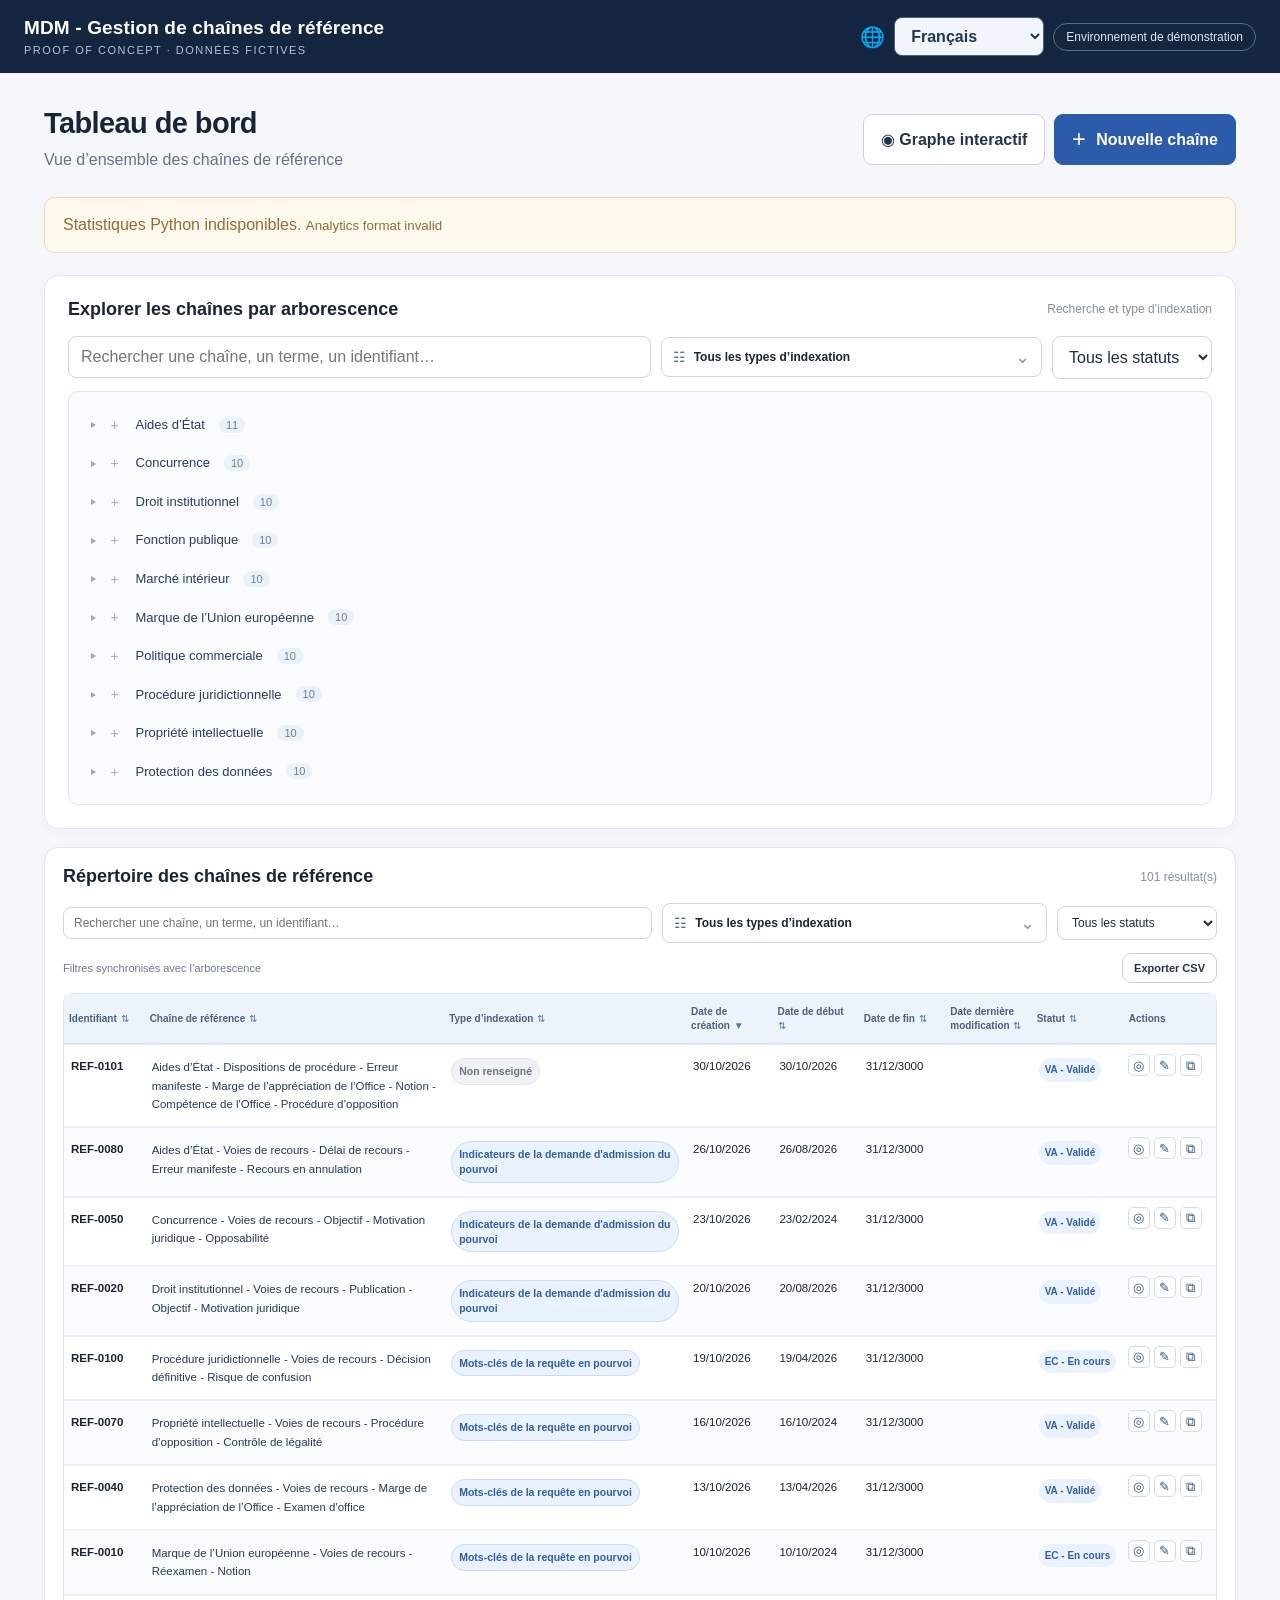
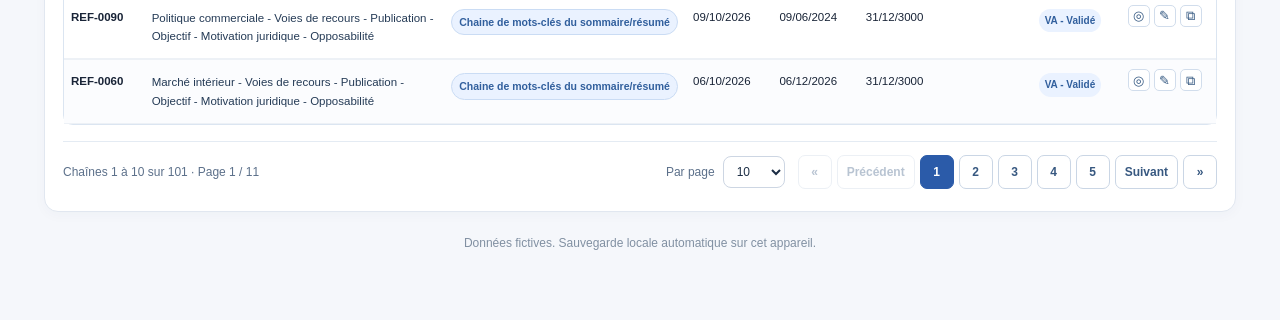
==== index.html @ 581ef0d3 "Paginate main chain directory and fit layout without horizontal scrolling" ====
<!doctype html>
<html lang="fr"><head><meta charset="UTF-8"><meta name="viewport" content="width=device-width,initial-scale=1">
<title>MDM - Gestion de chaînes de référence | Proof of Concept</title>
<style>
:root{font-family:Inter,"Segoe UI",Arial,sans-serif;color:#192437;background:#f5f7fb;font-synthesis:none}*{box-sizing:border-box}body{margin:0}button,input,select{font:inherit}button{cursor:pointer}.appbar{background:#14253f;color:#fff;padding:17px max(24px,calc((100vw - 1240px)/2));display:flex;align-items:center;justify-content:space-between;gap:12px}.brand{font-weight:750;letter-spacing:.15px;font-size:19px}.brand small{display:block;color:#aec3de;font-weight:400;font-size:11px;letter-spacing:1.5px;margin-top:5px}.top-pill{border:1px solid #54718c;border-radius:40px;color:#dce7f6;padding:6px 12px;font-size:12px}main{max-width:1240px;margin:auto;padding:34px 24px 70px}.heading{display:flex;gap:20px;align-items:center;justify-content:space-between;margin-bottom:24px}h1{font-size:29px;margin:0 0 8px;font-weight:750;letter-spacing:-.6px}h2{font-size:18px;margin:0 0 12px}p{margin:0;color:#64738b;line-height:1.55}.btn{border:1px solid #c7d2e2;background:white;border-radius:9px;padding:11px 17px;color:#21334e;font-weight:650}.btn:hover:not(:disabled){filter:brightness(.96)}.primary{background:#2b5ba9;color:white;border-color:#2b5ba9}.btn:disabled{opacity:.45;cursor:not-allowed}.btn.sm{padding:8px 11px}.plus{font-size:23px;vertical-align:-2px;margin-right:6px;font-weight:400}.grid{display:grid;grid-template-columns:repeat(3,1fr);gap:16px;margin-bottom:22px}.card,.panel{background:#fff;border:1px solid #e1e7f0;border-radius:14px;box-shadow:0 3px 13px #25395808}.card{padding:23px}.card .num{font-size:31px;font-weight:760;margin:12px 0 6px;color:#193d78}.card .label{font-size:13px;color:#65758b}.card .meta{font-size:12px;color:#76859a}.panels{display:grid;grid-template-columns:1fr 1fr;gap:18px;margin:18px 0}.panel{padding:23px}.panel header{display:flex;justify-content:space-between;align-items:center;margin-bottom:16px}.panel header h2{margin:0}.subtle{font-size:12px;color:#8391a3}.rank{display:flex;gap:12px;align-items:center;margin:14px 0}.rank b{width:25px;color:#8093ab;font-size:13px}.rank .track{flex:1;min-width:0}.rank .name{font-size:13px;margin-bottom:7px;overflow:hidden;text-overflow:ellipsis;white-space:nowrap}.bar{height:7px;background:#edf2f8;border-radius:9px;overflow:hidden}.bar span{display:block;height:100%;background:#6092d0;border-radius:9px}.count{font-size:13px;font-weight:700;color:#244d86}.toolbar{display:flex;gap:10px;align-items:center;flex-wrap:wrap;margin:14px 0}input,select{border:1px solid #cdd6e3;border-radius:8px;padding:11px 12px;background:white;color:#1b2d44;outline:none}input:focus,select:focus{border-color:#497bd0;box-shadow:0 0 0 3px #497bd021}.toolbar input{min-width:250px;flex:1}.toolbar select{max-width:200px}.table-wrap{overflow-x:auto}table{width:100%;border-collapse:collapse;text-align:left}th{font-size:11px;letter-spacing:.6px;text-transform:uppercase;color:#8190a2;background:#f8fafd;padding:13px 16px}td{padding:15px 16px;font-size:13px;border-top:1px solid #edf1f6;vertical-align:top}td .muted{font-size:12px;color:#8391a3;margin-top:5px}.tag{display:inline-block;background:#eaf2ff;color:#315f9d;padding:5px 9px;border-radius:20px;font-size:11px;font-weight:650}.tag.gray{background:#f1f2f6;color:#68768c}.empty{text-align:center;padding:30px;color:#718099}.wizard{max-width:800px;margin:10px auto}.stepper{display:flex;gap:5px;margin:26px 0}.stepper span{height:5px;background:#dce4ee;border-radius:5px;flex:1}.stepper span.on{background:#3b73be}.wizard .panel{padding:29px}.wizard h2{font-size:21px}.field{margin-top:22px}.field label{font-size:13px;font-weight:700;display:block;margin-bottom:9px}.field select,.field input[type=date]{width:100%}.choice{display:flex;gap:12px;align-items:flex-start;padding:16px;border-radius:10px;border:1px solid #d3dce9;margin-top:12px}.choice:has(input:checked){border-color:#4476be;background:#f4f8ff}.choice input{margin-top:3px}.choice strong{display:block}.choice small{display:block;color:#718099;margin-top:5px}.choice.disabled{opacity:.47;background:#f5f6f8}.level1-options{display:grid;grid-template-columns:repeat(2,minmax(0,1fr));gap:9px;margin-top:16px}.level1-choice{margin:0;min-height:64px;align-items:center}.level1-choice strong{font-size:13px;line-height:1.4}@media(max-width:600px){.level1-options{grid-template-columns:1fr}}.controls{display:flex;justify-content:space-between;gap:12px;margin-top:30px}.controls .right{display:flex;gap:10px}.term-cols{display:grid;grid-template-columns:1fr 1fr;gap:20px;margin-top:18px}.term-box{border:1px solid #dbe3ee;border-radius:10px;padding:12px;min-height:290px;max-height:355px;overflow:auto}.term-box input{width:100%;margin-bottom:10px}.term-row{display:flex;justify-content:space-between;align-items:center;gap:6px;padding:9px 4px;border-bottom:1px solid #f0f2f6;font-size:13px}.term-row button{border:1px solid #cddbf0;background:#edf4ff;color:#28548d;border-radius:7px;width:29px;height:27px}.term-row button.remove{background:#fff2f2;color:#a43838;border-color:#f5cccc}.summary{background:#f6f9fd;border:1px solid #e0e8f2;border-radius:10px;padding:17px;margin-top:16px}.summary dt{font-size:12px;font-weight:700;color:#708099;margin:0 0 5px}.summary dd{margin:0 0 15px;line-height:1.6;overflow-wrap:anywhere}.summary dd:last-child{margin:0}.success{text-align:center;padding:35px 0}.success .symbol{width:64px;height:64px;margin:0 auto 20px;border-radius:50%;background:#e4f6eb;color:#247749;display:grid;place-items:center;font-size:34px}.footnote{margin-top:24px;text-align:center;font-size:12px;color:#8190a2}.error{color:#b44545;font-size:13px;margin-top:10px}.hidden{display:none!important}@media(max-width:760px){main{padding:23px 15px}.grid{grid-template-columns:repeat(2,1fr)}.panels,.term-cols{grid-template-columns:1fr}.heading{align-items:flex-start}h1{font-size:25px}.wizard .panel{padding:20px}.appbar{padding:15px}.top-pill{display:none}}@media(max-width:420px){.grid{grid-template-columns:1fr 1fr;gap:9px}.card{padding:14px}.card .num{font-size:26px}.heading{flex-direction:column}.heading button{align-self:stretch}}
.tree-wrapper{border:1px solid #dce4ef;border-radius:10px;background:#fafcff;padding:12px 14px;max-height:420px;overflow:auto}.tree-branch{margin:3px 0}.tree-branch>summary{cursor:pointer;display:list-item;list-style-position:inside;padding:5px 8px;border-radius:6px;color:#52719d}.tree-branch>summary:hover{background:#edf3fc}.tree-name{display:inline-flex;align-items:center;gap:8px;max-width:calc(100% - 35px);vertical-align:middle}.tree-children{border-left:1px solid #dbe5f2;margin-left:14px;padding-left:17px}.tree-leaf{display:flex;align-items:center;gap:8px;padding:5px 8px;margin-left:3px}.tree-pick{border:none;background:transparent;color:#263d61;font-size:13px;text-align:left;padding:4px 6px;border-radius:6px;line-height:1.35}.tree-pick:hover,.tree-pick:focus-visible{background:#e0ecfd;color:#154c91}.tree-pick.picked{background:#cfe1ff;color:#12417b;font-weight:750}.tree-count{display:inline-block;background:#ebf1f9;border-radius:12px;padding:2px 7px;color:#67809f;font-size:11px;flex-shrink:0}@media(max-width:420px){.tree-wrapper{padding:9px}.tree-children{margin-left:7px;padding-left:9px}}
.selected-term{cursor:grab}.selected-term.dragging{opacity:.45}.selected-term.drag-over{background:#e5efff;outline:2px dashed #6793d2}.term-label{display:flex;align-items:center;gap:5px;min-width:0;overflow-wrap:anywhere;flex:1}.drag-handle{font-size:18px;color:#96a6ba;flex-shrink:0}.order-number{color:#6c7d92;font-weight:700;white-space:nowrap}.reorder-actions{display:flex;align-items:center;gap:4px;flex-shrink:0}.reorder-actions button{width:28px;height:28px;padding:0}.reorder-actions button:disabled{opacity:.25;cursor:not-allowed}.reorder-hint{font-size:12px;margin-top:8px}@media(max-width:500px){.reorder-actions{gap:2px}.reorder-actions button{width:26px}.term-label{font-size:12px}}
.locale-controls{display:flex;align-items:center;gap:9px}.locale-controls select{min-width:150px;max-width:200px;padding:9px 12px;background:#f2f5fb;border-color:#47637e;color:#203550;font-weight:650}.locale-label{font-size:20px;color:#fff}.appbar .brand{max-width:60%}@media(max-width:650px){.appbar{flex-wrap:wrap}.appbar .brand{max-width:100%;font-size:17px}.locale-controls select{min-width:130px;max-width:170px}}
.index-multiselect{position:relative;border:1px solid #cdd6e3;border-radius:8px;background:#fff;min-width:220px;font-size:13px}.index-multiselect>summary{padding:11px 13px;cursor:pointer;white-space:nowrap;list-style:none;font-weight:600}.index-multiselect>summary::after{content:" ▾";color:#74839c}.index-multiselect[open] .index-options{position:absolute;top:100%;left:0;z-index:30;background:#fff;border:1px solid #cdd6e3;border-radius:9px;box-shadow:0 8px 22px #19395b22;width:min(420px,85vw);max-height:320px;overflow:auto;padding:9px}.index-options label,.index-checklist label{display:flex;align-items:flex-start;gap:9px;padding:7px 8px;font-size:12px;line-height:1.5;cursor:pointer}.index-options label:hover,.index-checklist label:hover{background:#f3f7ff;border-radius:6px}.index-options input,.index-checklist input{margin:2px 0 0;flex:none;accent-color:#2b5ba9}.index-checklist{border:1px solid #d9e2ee;border-radius:9px;max-height:230px;overflow:auto;padding:7px;display:grid;grid-template-columns:1fr 1fr;gap:0 7px}.sort-heading{border:0;background:none;color:inherit;font-size:inherit;font-weight:750;letter-spacing:inherit;text-transform:inherit;text-align:left;cursor:pointer;padding:0;white-space:nowrap}.sort-heading span{color:#477ab4;padding-left:4px}.chain-edit-overlay{position:fixed;inset:0;background:#0a182ca8;z-index:1500;display:grid;place-items:center;padding:20px}.chain-edit-dialog{background:#fff;border-radius:15px;padding:26px;width:min(660px,100%);max-height:90vh;overflow:auto;box-shadow:0 24px 70px #0003}.chain-edit-dialog header{display:flex;justify-content:space-between;align-items:start;gap:14px}.chain-edit-dialog header p{overflow-wrap:anywhere;font-size:13px}.chain-edit-dialog h2{margin:0 0 7px;font-size:20px}.edit-form-grid{display:grid;grid-template-columns:1fr 1fr;gap:16px}.chain-edit-dialog .field input,.chain-edit-dialog .field select{width:100%}.term-help{font-size:12px;margin-bottom:12px}@media(max-width:640px){.index-checklist,.edit-form-grid{grid-template-columns:1fr}.chain-edit-dialog{padding:18px}}/* Indexation filter: compact, searchable, readable */
.index-multiselect{position:relative;display:block;min-width:220px;max-width:290px;font-size:12px;z-index:20;background:#fff}
.index-multiselect[open]{z-index:100}
.index-multiselect>summary{display:flex;align-items:center;gap:8px;min-height:38px;padding:8px 11px;cursor:pointer;list-style:none;outline-offset:2px}
.index-multiselect>summary::-webkit-details-marker{display:none}
.index-multiselect>summary::after{content:none}
.index-multiselect .filter-icon{font-size:14px;color:#4672aa}
.index-multiselect .filter-label{flex:1;min-width:0;overflow:hidden;text-overflow:ellipsis;white-space:nowrap;font-weight:650}
.index-multiselect .filter-chevron{flex:none;font-size:18px;color:#8493a7;line-height:1}
.index-multiselect .index-options{width:min(370px,calc(100vw - 36px));max-height:none;overflow:visible;padding:0;display:flex;flex-direction:column;gap:0;border-radius:11px;box-shadow:0 14px 36px #1225402a}
.index-multiselect .filter-searchbox{padding:12px 12px 9px;border-bottom:1px solid #e4ebf3}
.index-multiselect .filter-search{width:100%;min-width:0;max-width:none;font-size:12px;padding:9px 10px;background:#f7f9fd}
.index-multiselect .filter-choice-list{overflow:auto;max-height:250px;padding:5px 8px}
.index-multiselect .filter-choice{display:flex;align-items:flex-start;justify-content:flex-start;gap:10px;padding:9px 8px;margin:0;border-radius:7px;line-height:1.4;font-size:12px;cursor:pointer}
.index-multiselect .filter-choice[hidden]{display:none}
.index-multiselect .filter-choice:hover{background:#f0f5fc}
.index-multiselect .filter-choice input[type=checkbox]{flex:0 0 16px!important;min-width:16px!important;max-width:16px!important;width:16px!important;height:16px;margin:1px 0 0;padding:0;appearance:auto;box-shadow:none}
.index-multiselect .filter-choice span{flex:1;text-align:left;overflow-wrap:break-word}
.index-multiselect .filter-actions{display:flex;justify-content:space-between;gap:9px;border-top:1px solid #e4ebf3;padding:10px 12px}
.index-multiselect .filter-actions button{padding:8px 12px;border-radius:7px;border:1px solid #c9d5e4;background:#fff;font-size:12px;font-weight:700;cursor:pointer;color:#294266}
.index-multiselect .filter-actions .filter-apply{background:#2b5ba9;color:#fff;border-color:#2b5ba9}
.toolbar .index-multiselect input[type=search]{min-width:0;flex:none}
.tree-filters{position:relative;z-index:15}
.index-checklist input[type=checkbox]{width:16px;min-width:16px;max-width:16px;flex:0 0 16px!important;padding:0;box-shadow:none}
@media(max-width:600px){.index-multiselect{max-width:100%}}
/* Dense directory: readable in one viewport, header and scroll always close */
.directory-panel{padding:15px 16px}
.directory-panel .toolbar{margin:10px 0}
.directory-panel .toolbar>input{min-width:200px;padding:8px 10px;font-size:12px}
.directory-panel .toolbar>select{padding:8px 10px;font-size:12px}
.directory-scroll{overflow:auto;max-height:490px;scrollbar-gutter:stable;border:1px solid #e5ebf3;border-radius:9px}
.directory-scroll table{table-layout:fixed;width:100%;min-width:1110px}
.directory-scroll thead th{position:sticky;top:0;z-index:4;background:#f0f5fb;padding:9px 5px;font-size:9px;line-height:1.3;letter-spacing:0;text-transform:none;white-space:normal}
.directory-scroll td{padding:9px 5px;font-size:10.5px;line-height:1.4;overflow:hidden;text-overflow:ellipsis;vertical-align:middle}
.directory-scroll .sort-heading{font-size:9px;line-height:1.25;white-space:normal}
.directory-scroll .sort-heading span{padding-left:1px}
.directory-scroll td .cell-truncate{display:block;overflow:hidden;text-overflow:ellipsis;white-space:nowrap}
.directory-scroll .tag{font-size:10px;padding:4px 6px;white-space:nowrap}
.directory-scroll .btn.sm{font-size:10px;padding:5px 6px;white-space:nowrap}
.directory-top-scroll{overflow-x:auto;overflow-y:hidden;height:15px;margin-bottom:3px;scrollbar-gutter:stable}
.directory-top-scroll .directory-top-spacer{height:1px}
@media(min-width:1300px){.directory-scroll table{min-width:0}}

/* Unified chain filters and selection */
.unified-filters{display:flex;align-items:center;gap:10px;flex-wrap:wrap;margin:12px 0}.unified-filters .shared-search{flex:2 1 250px;min-width:170px}.unified-filters .shared-index{flex:1 1 215px;min-width:200px}.unified-filters .shared-index .index-multiselect{max-width:none}.unified-filters .shared-status{flex:0 1 160px;min-width:145px}.directory-actions{display:flex;justify-content:space-between;align-items:center;gap:12px;margin:6px 0 10px;font-size:11px;color:#6b7b92}.selectable-chain{cursor:pointer}.selectable-chain:hover td{background:#f0f6ff}.selectable-chain.chain-highlight td{background:#dbeafe!important;box-shadow:inset 0 1px 0 #9ebce9,inset 0 -1px 0 #9ebce9}.tree-pick.picked{background:#dbeafe;color:#184682;outline:2px solid #94b8ed;border-radius:5px}.tree-wrapper{scroll-margin-top:100px}
/* Date display always DD/MM/YYYY; users may type or open calendar */
.french-date-input{display:flex;align-items:stretch;min-width:0;gap:5px}.french-date-input>input{flex:1;min-width:0;width:100%;font-variant-numeric:tabular-nums}.calendar-trigger{position:relative;display:grid;place-items:center;flex:0 0 40px;border:1px solid #cdd6e3;border-radius:7px;background:#f3f7fb;color:#2e609d;font-size:21px;cursor:pointer;overflow:hidden}.calendar-trigger .date-native{position:absolute;inset:0;width:100%;height:100%;opacity:0;cursor:pointer;color-scheme:light}.french-date-input input:invalid{border-color:#c35050}
/* Identically structured term columns */
.term-cols{display:grid;grid-template-columns:minmax(0,1fr) minmax(0,1fr);gap:16px;align-items:stretch}.term-panel{display:flex;flex-direction:column;min-width:0}.term-panel h3{margin:0 0 7px;min-height:22px}.term-panel .term-help{min-height:42px;margin:0 0 8px;line-height:1.45;font-size:12px;color:#697b93}.term-panel>input{width:100%;min-height:40px;margin:0 0 10px}.term-panel .term-box{flex:1;min-height:290px;max-height:360px}.term-panel .term-row{min-width:0}.term-panel .term-row span{overflow-wrap:anywhere}@media(max-width:700px){.term-cols{grid-template-columns:1fr}.term-panel .term-help{min-height:0}}

/* Classic arborescence appearance, now with explicit terminal selection. */
.tree-branch{margin:3px 0}
.tree-branch>summary{display:list-item;list-style:disclosure-closed inside;padding:5px 8px;min-height:0;border-radius:6px;color:#52719d;cursor:pointer;font-size:13px}
.tree-branch[open]>summary{list-style-type:disclosure-open}
.tree-branch>summary::-webkit-details-marker{display:inline}
.tree-branch>summary:hover{background:#edf3fc}
.tree-name{display:inline-flex;align-items:center;gap:8px;max-width:calc(100% - 42px);vertical-align:middle}
.tree-children,.tree-wrapper .tree-children{border-left:1px solid #dbe5f2;margin-left:14px;padding-left:17px}
.tree-leaf{display:flex;align-items:center;gap:8px;padding:5px 8px;margin-left:3px;min-height:0}
.tree-pick{border:none;background:transparent;color:#263d61;font-size:13px;text-align:left;padding:4px 6px;border-radius:6px;line-height:1.35;cursor:pointer;font-weight:normal;white-space:normal;overflow-wrap:anywhere}
.tree-pick:hover,.tree-pick:focus-visible{background:#e0ecfd;color:#154c91}
.tree-pick.picked,.tree-choose.picked{background:#cfe1ff;color:#12417b;font-weight:750}
.tree-count{display:inline-block;background:#ebf1f9;border-radius:12px;padding:2px 7px;color:#67809f;font-size:11px;flex-shrink:0}
.tree-choose{display:inline-block;margin-left:9px;border:1px solid #cadbf0;background:#f8fbff;color:#355b8b;padding:3px 7px;font-size:10px;border-radius:6px;cursor:pointer}
.tree-choose:hover{background:#e0ecfd}
.tree-selected>summary,.tree-selected.tree-leaf{background:#e4efff;border-radius:6px}
.tree-selected .tree-pick,.tree-selected .tree-choose{color:#12417b;font-weight:750}
@media(max-width:420px){.tree-children,.tree-wrapper .tree-children{margin-left:7px;padding-left:9px}.tree-choose{margin-left:4px}}
/* Integrated manual French dates and aligned calendar buttons */
.french-date-input{display:flex;align-items:stretch;gap:0;height:40px;width:100%;border:1px solid #c9d6e8;border-radius:8px;background:#fff;overflow:hidden;transition:border-color .12s,box-shadow .12s}
.french-date-input:focus-within{border-color:#3679c6;box-shadow:0 0 0 3px #3276c71b}
.french-date-input>input[type=text]{flex:1 1 auto;min-width:0;width:100%;height:100%;padding:0 12px;border:0!important;box-shadow:none!important;background:transparent;border-radius:0;outline:0;font-size:13px;font-variant-numeric:tabular-nums;letter-spacing:.3px}
.french-date-input .calendar-trigger{position:relative;display:grid;place-items:center;flex:0 0 40px;width:40px;height:100%;padding:0;margin:0;border:0;border-left:1px solid #d7e2ef;border-radius:0;background:#f7f9fc;color:#396795;cursor:pointer;overflow:hidden}
.calendar-trigger .calendar-icon{display:flex;align-items:center;justify-content:center;pointer-events:none}
.calendar-trigger:hover{background:#e9f2ff;color:#1c4f93}
.french-date-input .calendar-trigger .date-native{position:absolute;inset:0;width:100%;height:100%;opacity:0;cursor:pointer;min-width:0;max-width:none;padding:0;margin:0;border:0;font-size:15px}
.edit-form-grid .field{min-width:0}.edit-form-grid .french-date-input{max-width:100%}

/* Readable, balanced directory layout with compact actions */
.directory-panel{padding:18px 18px 20px}
.directory-scroll{max-height:530px;border:1px solid #dbe5f1;border-radius:10px;background:#fff}
.directory-scroll table{table-layout:fixed;width:100%;min-width:1000px;border-collapse:separate;border-spacing:0}
.directory-scroll thead th{position:sticky;top:0;z-index:4;background:#edf3fa;padding:13px 8px;font-size:10px;line-height:1.35;white-space:normal;color:#49617f;border-bottom:1px solid #d6e2ef}
.directory-scroll tbody tr td{padding:11px 8px;font-size:11.5px;line-height:1.5;border-bottom:1px solid #edf1f6;vertical-align:middle}
.directory-scroll tbody tr:nth-child(even):not(.chain-highlight) td{background:#fbfcfe}
.directory-scroll tbody tr:hover td{background:#f0f6ff}
.directory-scroll .sort-heading{font-size:10px;line-height:1.35}
.directory-scroll .cell-truncate{max-width:100%;overflow:hidden;text-overflow:ellipsis;white-space:nowrap}
.directory-scroll .directory-row-actions{display:flex;align-items:center;justify-content:center;gap:3px}
.directory-scroll .directory-action-cell{padding:7px 4px}
.directory-icon-button{display:inline-flex;align-items:center;justify-content:center;flex:none;width:22px;height:22px;padding:0;border:1px solid #d1ddec;background:#fff;color:#355982;border-radius:5px;font-size:13px;line-height:1;cursor:pointer}
.directory-icon-button:hover{background:#e6f0ff;border-color:#8caee0;color:#1b4f92}
.directory-scroll .tag{font-size:10px;white-space:nowrap}
@media(min-width:1300px){.directory-scroll table{min-width:1000px}}

/* Subtle tree controls: low contrast at rest, clear feedback on interaction. */
.tree-branch>summary{color:#8a9ab0}
.tree-branch>summary::marker{font-size:9px;color:#9aa9bd}
.tree-branch>summary::-webkit-details-marker{font-size:9px;color:#9aa9bd}
.tree-expand-all{display:inline-flex;align-items:center;justify-content:center;width:20px;height:20px;margin:0 5px 0 4px;padding:0;border:1px solid transparent;border-radius:5px;background:transparent;color:#a1adc0;font-size:14px;font-weight:400;line-height:1;vertical-align:middle;cursor:pointer;transition:color .15s,background .15s,border-color .15s}
.tree-expand-all:hover,.tree-expand-all:focus-visible{background:#edf3fb;color:#416991;border-color:#dce5f1;outline:none}
.tree-branch>summary:hover::marker{color:#6281a7}
.tree-branch>summary:hover::-webkit-details-marker{color:#6281a7}

.branch-filter-bar{display:flex;align-items:center;justify-content:space-between;gap:12px;padding:8px 11px;margin:0 0 10px;background:#f1f6fd;border:1px solid #deebfa;border-radius:8px;color:#415b7b;font-size:12px}.branch-filter-bar[hidden]{display:none}.branch-filter-bar strong{max-width:55vw;overflow:hidden;text-overflow:ellipsis;white-space:nowrap;color:#234c83}

/* Directory readability: complete reference chains and one badge per indexation type. */
.directory-scroll{max-height:690px}
.directory-scroll table{min-width:1400px}
.directory-scroll tbody tr td{padding:14px 10px;font-size:12.5px;line-height:1.55;vertical-align:top;overflow:visible;text-overflow:clip;white-space:normal}
.directory-scroll tbody tr td.directory-chain-cell,
.directory-scroll tbody tr td.directory-types-cell{white-space:normal;overflow:visible;text-overflow:clip}
.directory-scroll .directory-chain-text{display:block;white-space:normal;overflow-wrap:anywhere;word-break:normal;line-height:1.6;color:#253b56}
.directory-scroll .directory-type-list{display:flex;flex-direction:column;align-items:flex-start;gap:6px;min-width:0}
.directory-scroll .directory-type-tag{display:inline-block;box-sizing:border-box;max-width:100%;padding:5px 9px;border:1px solid #cadcf4;border-radius:999px;background:#eaf2ff;color:#315f9d;font-size:11px;line-height:1.4;font-weight:650;white-space:normal;overflow-wrap:anywhere;text-align:left}
.directory-scroll .directory-type-tag.gray{border-color:#e0e5ee;background:#f1f2f6;color:#68768c}
.directory-scroll .directory-row-actions{padding-top:2px}
@media(min-width:1300px){.directory-scroll table{min-width:1400px}}

/* Paginated directory: full-width table on wide screens, responsive cards on narrower screens. */
.directory-panel{min-width:0}
.directory-scroll{max-height:none;overflow:visible;width:100%;min-width:0}
.directory-scroll table{width:100%;min-width:0;table-layout:fixed}
.directory-scroll thead th{padding:11px 5px;font-size:10px;overflow-wrap:anywhere}
.directory-scroll .sort-heading{white-space:normal;overflow-wrap:anywhere}
.directory-scroll tbody tr td{padding:13px 7px;font-size:11.5px;line-height:1.5;min-width:0;overflow-wrap:anywhere}
.directory-scroll tbody tr td:not(.directory-chain-cell):not(.directory-types-cell){word-break:normal}
.directory-scroll .tag:not(.directory-type-tag){max-width:100%;font-size:10px;line-height:1.35;padding:5px 6px;white-space:normal;overflow-wrap:anywhere}
.directory-scroll .directory-row-actions{flex-wrap:wrap;gap:4px;justify-content:flex-start}
.directory-scroll .directory-type-tag{font-size:10.5px;padding:5px 7px}
.directory-pagination{display:flex;align-items:center;justify-content:space-between;gap:12px;flex-wrap:wrap;margin-top:16px;padding:13px 0 2px;border-top:1px solid #e4ebf3}
.directory-page-summary{font-size:12px;color:#5c708a}
.directory-page-controls{display:flex;align-items:center;gap:5px;flex-wrap:wrap}
.directory-page-controls label{font-size:12px;color:#5c708a;margin-right:3px}
.directory-page-controls select{font-size:12px;padding:7px 9px;margin-right:8px;min-width:62px}
.directory-page-button{min-width:34px;min-height:34px;padding:6px 9px;background:#fff;border:1px solid #cad6e5;border-radius:7px;font-size:12px;font-weight:650;color:#375880;cursor:pointer}
.directory-page-button.is-current{background:#2b5ba9;border-color:#2b5ba9;color:#fff}
.directory-page-button:disabled{opacity:.35;cursor:default}
.directory-page-button:not(:disabled):hover{background:#eaf2ff}
.directory-page-button.is-current:not(:disabled):hover{background:#2b5ba9}
@media(min-width:1300px){.directory-scroll table{min-width:0}}
@media(max-width:1140px){
 .directory-scroll{border:0;background:transparent}
 .directory-scroll table,.directory-scroll tbody{display:block;width:100%;min-width:0}
 .directory-scroll colgroup,.directory-scroll thead{display:none}
 .directory-scroll tbody{display:grid;grid-template-columns:minmax(0,1fr);gap:12px}
 .directory-scroll tbody tr{display:grid;grid-template-columns:repeat(4,minmax(0,1fr));grid-template-areas:"id id status actions" "chain chain types types" "created start end modified";border:1px solid #dbe5f1;border-radius:11px;background:#fff;overflow:hidden;box-shadow:0 2px 8px #2539580a}
 .directory-scroll tbody tr.chain-highlight{border-color:#78a5e4}
 .directory-scroll tbody tr td{display:block;min-width:0;padding:10px 13px;border:0!important;overflow-wrap:anywhere;white-space:normal;background:transparent}
 .directory-scroll tbody tr td::before{content:attr(data-label);display:block;font-size:10px;line-height:1.35;color:#72859d;font-weight:700;margin-bottom:5px}
 .directory-scroll tbody tr td:nth-child(1){grid-area:id}
 .directory-scroll tbody tr td:nth-child(2){grid-area:chain;border-top:1px solid #edf1f6!important}
 .directory-scroll tbody tr td:nth-child(3){grid-area:types;border-top:1px solid #edf1f6!important;border-left:1px solid #edf1f6!important}
 .directory-scroll tbody tr td:nth-child(4){grid-area:created;border-top:1px solid #edf1f6!important}
 .directory-scroll tbody tr td:nth-child(5){grid-area:start;border-top:1px solid #edf1f6!important}
 .directory-scroll tbody tr td:nth-child(6){grid-area:end;border-top:1px solid #edf1f6!important}
 .directory-scroll tbody tr td:nth-child(7){grid-area:modified;border-top:1px solid #edf1f6!important}
 .directory-scroll tbody tr td:nth-child(8){grid-area:status}
 .directory-scroll tbody tr td:nth-child(9){grid-area:actions}
 .directory-scroll .directory-row-actions{justify-content:flex-start}
 .directory-scroll .directory-type-list{gap:5px}
 .directory-scroll .directory-type-tag{font-size:11px}
}
@media(max-width:650px){
 .directory-panel{padding:14px}
 .directory-scroll tbody tr{grid-template-columns:repeat(2,minmax(0,1fr));grid-template-areas:"id status" "chain chain" "types types" "created start" "end modified" "actions actions"}
 .directory-scroll tbody tr td:nth-child(3){border-left:0!important}
 .directory-scroll tbody tr td:nth-child(9){border-top:1px solid #edf1f6!important}
 .directory-pagination{align-items:flex-start}
 .directory-page-controls{width:100%}
 .directory-page-word{padding:6px 7px;font-size:11px}
}
</style><link rel="stylesheet" href="./graph.css"><link rel="stylesheet" href="./analytics.css?v=20261105-1511"></head><body><div id="app"></div>
<script src="./i18n.js"></script>
<script src="./graph.js"></script>
<script src="./analytics.js?v=20261105-1511"></script>
<script>
"use strict";
const STORAGE="poc1-reference-chains-v1";
const LOCALE_KEY="poc1-ui-language";
let uiLang="fr";try{const v=localStorage.getItem(LOCALE_KEY);if(v&&I18N_NAMES[v])uiLang=v}catch(_){}
const extraTerms=["Conditions","Marge de l’appréciation de l’Office","Mesures d'instruction","Motivation des décisions","Objectif","Portée","Notification","Notion","Procédure d’opposition","Procédure de nullité","Recevabilité","Délai de recours","Charge de la preuve","Droits de la défense","Examen d'office","Décision définitive","Appréciation des preuves","Motivation juridique","Protection juridictionnelle","Intérêt à agir","Principes généraux","Contrôle de légalité","Compétence de l'Office","Mesures provisoires","Erreur manifeste","Irrecevabilité","Droits antérieurs","Caractère distinctif","Risque de confusion","Usage sérieux","Opposabilité","Protection des données","Publication","Déchéance","Réexamen","Délai de prescription","Règles de procédure","Recours en annulation","Proportionnalité","Sécurité juridique"];
const state={records:[],pendingUrl:"",view:"dashboard",step:2,creationMode:"existing",base:"",terms:[],date:"",endDate:"3000-12-31",search:"",status:"all",indexFilter:[],treeIndexFilter:[],wizardIndexFilter:[],wizardTreeSearch:"",treeSearch:"",indexationTypes:[],indexationLookup:{},typesIndexation:[],sortKey:"created_at",sortDirection:"desc",selectedChainId:null,selectedBranch:"",directoryPage:0,directoryPageSize:10,wizardStatus:"VA",termSearch:"",selectedSearch:"",error:"",lastSaved:null,editingId:null};
const el=document.getElementById("app");
let treePaths=[];
function typesOf(rec){const raw=Object.prototype.hasOwnProperty.call(rec,"types_indexation")?rec.types_indexation:(Object.prototype.hasOwnProperty.call(rec,"type_indexation")?rec.type_indexation:state.indexationLookup[rec.id]);return [...new Set((Array.isArray(raw)?raw:(raw?[raw]:[])).filter(x=>typeof x==="string"&&x.trim()))]}
function typeOf(rec){return typesOf(rec).join(", ")}
function typeOptions(selected){const chosen=Array.isArray(selected)?selected:[];const label=chosen.length===0?"Tous les types d’indexation":chosen.length===1?chosen[0]:chosen.length+" types sélectionnés";return '<details class="index-multiselect"><summary title="'+esc(chosen.join(", ")||"Tous les types d’indexation")+'"><span class="filter-icon">☷</span><span class="filter-label">'+esc(label)+'</span><span class="filter-chevron">⌄</span></summary><div class="index-options"><div class="filter-searchbox"><input type="search" class="filter-search" placeholder="Rechercher un type…" aria-label="Rechercher un type d’indexation" autocomplete="off"></div><div class="filter-choice-list">'+state.indexationTypes.map(t=>'<label class="filter-choice"><input type="checkbox" value="'+esc(t)+'" '+(chosen.includes(t)?"checked":"")+'><span>'+esc(t)+'</span></label>').join("")+'</div><div class="filter-actions"><button type="button" class="filter-reset">Effacer</button><button type="button" class="filter-apply">Appliquer</button></div></div></details>'}
function filteredByIndexation(arr,types){return !types?.length?arr:arr.filter(c=>types.some(t=>typesOf(c).includes(t)))}
function bindIndexFilters(container,callback){const box=typeof container==="string"?document.getElementById(container):container;if(!box)return;const list=box.querySelector(".filter-choice-list"),search=box.querySelector(".filter-search"),apply=box.querySelector(".filter-apply"),reset=box.querySelector(".filter-reset");if(search)search.oninput=()=>{const query=search.value.toLocaleLowerCase("fr").trim();list.querySelectorAll(".filter-choice").forEach(label=>{label.hidden=!label.textContent.toLocaleLowerCase("fr").includes(query)})};if(apply)apply.onclick=()=>{const selected=[...box.querySelectorAll('.filter-choice input:checked')].map(x=>x.value);callback(selected)};if(reset)reset.onclick=()=>callback([])}
function normalizeStatus(status){const map={Active:"VA",Actif:"VA",Validé:"VA",Brouillon:"EC",Inactif:"HI",Archivé:"HI",Historique:"HI","En cours":"EC"};return map[status]||status||"EC"}
const STATUSES={HI:"Historique",VA:"Validé",EC:"En cours"};
function typeChecklist(selected,id){return '<div class="index-checklist" id="'+id+'">'+state.indexationTypes.map(t=>'<label><input type="checkbox" value="'+esc(t)+'" '+(selected.includes(t)?"checked":"")+'><span>'+esc(t)+'</span></label>').join("")+'</div>'}
function buildTree(records){const root={name:"",path:"",children:new Map(),count:0,terminalIds:[]};for(const rec of records){const label=rec.full_chain_label||rec.base_chain||"";let current=root;for(const term of label.split(" - ").filter(Boolean)){if(!current.children.has(term)){const path=current.path?current.path+" - "+term:term;current.children.set(term,{name:term,path,children:new Map(),count:0,terminalIds:[]})}current=current.children.get(term);current.count++}if(current!==root)current.terminalIds.push(rec.id)}return root}
function treeMarkup(records,mode){treePaths=[];const tree=buildTree(records);function draw(node){const idx=treePaths.push({path:node.path,terminalIds:node.terminalIds,hasChildren:node.children.size>0})-1;const label=esc(node.name),count='<small class="tree-count">'+node.count+'</small>';const exact=node.terminalIds.length>0;
const pick='<button type="button" class="tree-pick" data-tree-index="'+idx+'" title="'+(mode==="wizard"?"Sélectionner ce terme et tous ses niveaux précédents":node.children.size?"Filtrer le répertoire par cette branche":"Sélectionner cette chaîne")+'">'+label+'</button>';
if(!node.children.size)return '<div class="tree-leaf" data-path-index="'+idx+'">'+pick+count+'</div>';
const choose=exact?'<button type="button" class="tree-choose" data-tree-index="'+idx+'" title="Sélectionner la chaîne qui se termine ici">Choisir cette chaîne</button>':'';
return '<details class="tree-branch" data-path-index="'+idx+'"><summary><button type="button" class="tree-expand-all" data-tree-index="'+idx+'" aria-label="Déployer tous les sous-niveaux de '+esc(node.path)+'" title="Déployer toute cette branche">+</button><span class="tree-name">'+pick+count+'</span>'+choose+'</summary><div class="tree-children">'+[...node.children.values()].sort((a,b)=>a.name.localeCompare(b.name,"fr")).map(draw).join("")+'</div></details>'}
return '<div class="tree-wrapper">'+[...tree.children.values()].sort((a,b)=>a.name.localeCompare(b.name,"fr")).map(draw).join("")+'</div>'}
function statusOptions(current){return '<option value="all">Tous les statuts</option>'+Object.entries(STATUSES).map(([key,name])=>'<option value="'+key+'" '+(current===key?"selected":"")+'>'+key+' - '+name+'</option>').join("")}
function filterControls(mode,location){const wizardMode=mode==="wizard";const search=wizardMode?state.wizardTreeSearch:state.search;const type=wizardMode?state.wizardIndexFilter:state.indexFilter;const status=wizardMode?state.wizardStatus:state.status;return '<div class="toolbar unified-filters" id="filters-'+location+'"><input type="search" class="shared-search" aria-label="Rechercher des chaînes" placeholder="Rechercher une chaîne, un terme, un identifiant…" value="'+esc(search)+'"><div class="shared-index">'+typeOptions(type)+'</div><select class="shared-status" aria-label="Filtrer par statut">'+statusOptions(status)+'</select></div>'}
function treeFilters(mode){return filterControls(mode,"tree")}
function matchingRecords(mode){const isWizard=mode==="wizard",query=(isWizard?state.wizardTreeSearch:state.search).trim().toLocaleLowerCase("fr"),types=isWizard?state.wizardIndexFilter:state.indexFilter,status=isWizard?state.wizardStatus:state.status;return state.records.filter(c=>(!query||[c.full_chain_label,c.id,c.base_chain].join(" ").toLocaleLowerCase("fr").includes(query))&&(status==="all"||normalizeStatus(c.status)===status)&&(!types.length||types.some(t=>typesOf(c).includes(t))))}
function bindSharedFilters(mode,location){const root=document.getElementById("filters-"+location);if(!root)return;const field=root.querySelector(".shared-search");field.oninput=()=>{const value=field.value,pos=field.selectionStart;if(mode==="wizard"){state.wizardTreeSearch=value;wizard()}else{state.search=value;state.directoryPage=0;dashboard()}const next=document.querySelector("#filters-"+location+" .shared-search");next?.focus();next?.setSelectionRange(pos,pos)};root.querySelector(".shared-status").onchange=e=>{if(mode==="wizard"){state.wizardStatus=e.target.value;wizard()}else{state.status=e.target.value;state.directoryPage=0;dashboard()}};bindIndexFilters(root.querySelector(".shared-index"),selected=>{if(mode==="wizard"){state.wizardIndexFilter=selected;wizard()}else{state.indexFilter=selected;state.directoryPage=0;dashboard()}})}
function filterDirectoryByBranch(path){state.selectedBranch=state.selectedBranch===path?"":path;const exact=state.records.find(c=>c.full_chain_label===state.selectedBranch);state.selectedChainId=exact?.id||null;state.directoryPage=0;dashboard();if(state.selectedBranch)document.querySelector(".directory-panel")?.scrollIntoView({behavior:"smooth",block:"start"})}
function chooseTreeChain(node,mode,button){if(!node)return;if(mode!=="wizard"&&!node.terminalIds.length)return;const id=node.terminalIds[0];if(mode==="wizard"){state.base=node.path;state.terms=[];state.error="";document.querySelectorAll(".tree-pick,.tree-choose").forEach(b=>b.classList.toggle("picked",b===button));const label=document.getElementById("tree-selection");if(label)label.textContent=node.path;document.querySelector(".error")?.remove()}else{state.selectedChainId=id;const sorted=matchingRecords("dashboard").sort((a,b)=>{const av=String(sortingValue(a,state.sortKey)),bv=String(sortingValue(b,state.sortKey));const cmp=av.localeCompare(bv,"fr",{numeric:true,sensitivity:"base"});return (state.sortDirection==="asc"?cmp:-cmp)||a.id.localeCompare(b.id,"fr",{numeric:true})});const list=state.selectedBranch?sorted.filter(c=>c.full_chain_label===state.selectedBranch||c.full_chain_label.startsWith(state.selectedBranch+" - ")):sorted;const index=list.findIndex(c=>c.id===id);if(index>=0)state.directoryPage=Math.floor(index/state.directoryPageSize);dashboard();const row=[...document.querySelectorAll("[data-chain-id]")].find(el=>el.dataset.chainId===id);if(row){row.scrollIntoView({behavior:"smooth",block:"center",inline:"nearest"});row.focus({preventScroll:true})}}}
function markSelection(){document.querySelectorAll("[data-chain-id]").forEach(row=>row.classList.toggle("chain-highlight",row.dataset.chainId===state.selectedChainId));const rec=state.records.find(c=>c.id===state.selectedChainId);document.querySelectorAll(".tree-leaf,.tree-branch").forEach(el=>{const node=treePaths[Number(el.dataset.pathIndex)],selected=!!rec&&!!node?.terminalIds.includes(rec.id);el.classList.toggle("tree-selected",selected);if(selected){let parent=el.parentElement?.closest(".tree-branch");while(parent){parent.open=true;parent=parent.parentElement?.closest(".tree-branch")}}})}
function bindTree(mode){document.querySelectorAll(".tree-pick").forEach(button=>button.onclick=e=>{e.preventDefault();e.stopPropagation();const node=treePaths[Number(button.dataset.treeIndex)];if(!node)return;if(mode==="dashboard"){filterDirectoryByBranch(node.path)}else chooseTreeChain(node,mode,button)});document.querySelectorAll(".tree-choose").forEach(button=>button.onclick=e=>{e.preventDefault();e.stopPropagation();chooseTreeChain(treePaths[Number(button.dataset.treeIndex)],mode,button)});document.querySelectorAll(".tree-expand-all").forEach(button=>{const branch=button.closest("details.tree-branch");if(!branch)return;const all=[branch,...branch.querySelectorAll("details.tree-branch")];const refresh=()=>{const fullyExpanded=all.every(el=>el.open);button.textContent=fullyExpanded?"−":"+";button.title=fullyExpanded?"Replier toute cette branche":"Déployer toute cette branche";button.setAttribute("aria-label",button.title);button.setAttribute("aria-expanded",String(fullyExpanded))};button.onclick=e=>{e.preventDefault();e.stopPropagation();const shouldExpand=!all.every(el=>el.open);all.forEach(el=>{el.open=shouldExpand});refresh()};all.forEach(el=>el.addEventListener("toggle",refresh));refresh()});bindSharedFilters(mode,"tree");if(mode==="dashboard")markSelection()}
function esc(x){return String(x??"").replace(/[&<>"']/g,c=>({"&":"&amp;","<":"&lt;",">":"&gt;",'"':"&quot;","'":"&#39;"}[c]))}
function fmtDate(x){if(!x)return "Non renseignée";const [y,m,d]=x.split("-");return d+"/"+m+"/"+y}
function parseFrenchDate(value){const str=String(value||"").trim(),match=/^(\d{2})\/(\d{2})\/(\d{4})$/.exec(str);if(!match)return null;const [,d,m,y]=match,year=Number(y),month=Number(m),day=Number(d);if(year<1||month<1||month>12||day<1)return null;const days=[31,year%4===0&&(year%100!==0||year%400===0)?29:28,31,30,31,30,31,31,30,31,30,31];if(day>days[month-1])return null;return y+"-"+m+"-"+d}
function dateInput(id,value){const icon='<svg width="17" height="17" viewBox="0 0 24 24" fill="none" stroke="currentColor" stroke-width="1.8" stroke-linecap="round" stroke-linejoin="round" aria-hidden="true"><rect x="3" y="5" width="18" height="16" rx="2"></rect><path d="M16 3v4M8 3v4M3 10h18"></path><path d="M8 14h.01M12 14h.01M16 14h.01M8 18h.01M12 18h.01"></path></svg>';return '<div class="french-date-input"><input id="'+id+'" type="text" inputmode="numeric" maxlength="10" placeholder="JJ/MM/AAAA" aria-label="Date au format jour mois année" value="'+esc(fmtDate(value))+'" autocomplete="off" required><label class="calendar-trigger" title="Choisir une date dans le calendrier"><span class="calendar-icon">'+icon+'</span><input class="date-native" type="date" tabindex="-1" aria-label="Sélectionner une date" value="'+esc(value||"")+'"></label></div>'}
function bindDateInput(id,onChange){const text=document.getElementById(id),picker=text?.parentElement.querySelector(".date-native");if(!text||!picker)return;text.oninput=()=>{const iso=parseFrenchDate(text.value);text.setCustomValidity(text.value&&!iso?"Utilisez JJ/MM/AAAA avec une date valide.":"");if(iso){picker.value=iso;onChange(iso)}};picker.onchange=()=>{if(picker.value){text.value=fmtDate(picker.value);text.setCustomValidity("");onChange(picker.value)}}}
function readDateInput(id){const value=document.getElementById(id)?.value;return parseFrenchDate(value)}
function save(){try{localStorage.setItem(STORAGE,JSON.stringify(state.records));return true}catch(e){console.warn("Stockage indisponible",e);return false}}
async function init(){try{
 try{const response=await fetch("./data/graph-relations.json",{cache:"no-store"});if(response.ok){const md=await response.json();state.indexationLookup=Object.fromEntries(Object.entries(md.relations||{}).map(([id,m])=>[id,m.type_indexation]));state.indexationTypes=[...new Set(md.types||Object.values(state.indexationLookup))].filter(Boolean)}}catch(error){console.warn("Metadata indisponibles",error)}
 const result=await fetch("./data/chains.json",{cache:"no-store"});if(!result.ok)throw Error("Dataset indisponible");const seed=await result.json();
 let stored=[];try{stored=JSON.parse(localStorage.getItem(STORAGE))||[]}catch(error){}
 if(!Array.isArray(stored))stored=[];
 const byId=new Map(stored.filter(c=>c?.id).map(c=>[c.id,c]));
 const byLabel=new Map(seed.map(c=>[c.full_chain_label,c.id]));
 const knownIds=new Set(seed.map(c=>c.id));
 const official=seed.map(c=>{const override=byId.get(c.id);const source=override&&override.full_chain_label===c.full_chain_label?{...c,...override}:c;return {...source,status:normalizeStatus(source.status)}})
 const extras=stored.filter(c=>c&&c.full_chain_label&&!knownIds.has(c.id)&&!byLabel.has(c.full_chain_label)).map((c,i)=>({...c,id:c.id||"LOCAL-"+String(i+1).padStart(4,"0"),status:normalizeStatus(c.status),local_only:true}));
 state.records=[...official,...extras];state.indexationTypes=[...new Set([...state.indexationTypes,...state.records.flatMap(typesOf)])].sort((a,b)=>a.localeCompare(b,"fr"));save()
}catch(error){try{state.records=JSON.parse(localStorage.getItem(STORAGE))||[]}catch(_){}state.error="Les données initiales n’ont pas pu être chargées."}render()}

function shell(body){const options=Object.entries(I18N_NAMES).map(([code,name])=>'<option value="'+code+'" '+(uiLang===code?"selected":"")+'>'+esc(name)+'</option>').join("");el.innerHTML='<div class="appbar"><div class="brand">MDM - Gestion de chaînes de référence<small>PROOF OF CONCEPT · DONNÉES FICTIVES</small></div><div class="locale-controls"><label for="lang-select" class="locale-label">🌐</label><select id="lang-select" aria-label="Language / Langue" title="Language / Langue">'+options+'</select><span class="top-pill">Environnement de démonstration</span></div></div><main>'+body+'</main>';document.getElementById("lang-select").onchange=e=>{uiLang=e.target.value;try{localStorage.setItem(LOCALE_KEY,uiLang)}catch(_){}render()}}
function sortHeader(key,title){const active=state.sortKey===key;return '<th scope="col"><button class="sort-heading" data-sort="'+esc(key)+'" aria-label="Trier par '+esc(title)+'">'+esc(title)+' <span aria-hidden="true">'+(active?(state.sortDirection==="asc"?"▲":"▼"):"⇅")+'</span></button></th>'}
function sortingValue(rec,key){if(key==="type_indexation")return typeOf(rec);if(key==="status")return STATUSES[normalizeStatus(rec.status)]||rec.status;if(key==="validity_end_date")return rec.validity_end_date==="1900-01-01"?"3000-12-31":rec.validity_end_date||"3000-12-31";return rec[key]||""}
function dashboard(){
const records=state.records;const filtered=matchingRecords("dashboard").sort((a,b)=>{const av=String(sortingValue(a,state.sortKey)),bv=String(sortingValue(b,state.sortKey));const cmp=av.localeCompare(bv,"fr",{numeric:true,sensitivity:"base"});return (state.sortDirection==="asc"?cmp:-cmp)||a.id.localeCompare(b.id,"fr",{numeric:true})});
const treeData=filtered;
const directoryRows=state.selectedBranch?filtered.filter(c=>c.full_chain_label===state.selectedBranch||c.full_chain_label.startsWith(state.selectedBranch+" - ")):filtered;
const pageCount=Math.max(1,Math.ceil(directoryRows.length/state.directoryPageSize));
state.directoryPage=Math.max(0,Math.min(state.directoryPage,pageCount-1));
const visibleDirectoryRows=directoryRows.slice(state.directoryPage*state.directoryPageSize,(state.directoryPage+1)*state.directoryPageSize);
const firstDisplayed=directoryRows.length?state.directoryPage*state.directoryPageSize+1:0;
const lastDisplayed=Math.min(directoryRows.length,(state.directoryPage+1)*state.directoryPageSize);
const pagingStart=Math.max(0,Math.min(state.directoryPage-2,pageCount-5));
const pagingEnd=Math.min(pageCount,pagingStart+5);
const pageButtons=Array.from({length:pagingEnd-pagingStart},(_,i)=>i+pagingStart).map(n=>'<button type="button" class="directory-page-button'+(n===state.directoryPage?' is-current':'')+'" data-dir-page="'+n+'" '+(n===state.directoryPage?'aria-current="page"':'')+' aria-label="Page '+(n+1)+'">'+(n+1)+'</button>').join("");
const pager='<nav class="directory-pagination" aria-label="Pagination du répertoire"><span class="directory-page-summary">Chaînes '+firstDisplayed+' à '+lastDisplayed+' sur '+directoryRows.length+' · Page '+(state.directoryPage+1)+' / '+pageCount+'</span>'+
'<div class="directory-page-controls"><label for="directory-page-size">Par page</label><select id="directory-page-size" aria-label="Nombre de chaînes par page">'+[10,20,50].map(n=>'<option value="'+n+'" '+(n===state.directoryPageSize?'selected':'')+'>'+n+'</option>').join("")+'</select>'+
'<button type="button" class="directory-page-button" data-dir-page="first" aria-label="Première page" '+(state.directoryPage===0?'disabled':'')+'>«</button>'+
'<button type="button" class="directory-page-button directory-page-word" data-dir-page="previous" '+(state.directoryPage===0?'disabled':'')+'>Précédent</button>'+
pageButtons+
'<button type="button" class="directory-page-button directory-page-word" data-dir-page="next" '+(state.directoryPage===pageCount-1?'disabled':'')+'>Suivant</button>'+
'<button type="button" class="directory-page-button" data-dir-page="last" aria-label="Dernière page" '+(state.directoryPage===pageCount-1?'disabled':'')+'>»</button></div></nav>';
const priorOpen=[...document.querySelectorAll(".tree-branch[open]")].map(el=>treePaths[Number(el.dataset.pathIndex)]?.path);
const prevTreeScroll=document.querySelector(".tree-wrapper")?.scrollTop||0;
shell('<div class="heading"><div><h1>Tableau de bord</h1><p>Vue d’ensemble des chaînes de référence</p></div><div style="display:flex;gap:9px;flex-wrap:wrap"><button class="btn" id="explore-graph">◉ Graphe interactif</button><button class="btn primary" id="add"><span class="plus">+</span> Nouvelle chaîne</button></div></div>'+
'<section class="analytics-section" id="analytics-host"><p>Chargement des statistiques Python…</p></section>'+
'<section class="panel" style="margin-bottom:18px"><header><h2>Explorer les chaînes par arborescence</h2><span class="subtle">Recherche et type d’indexation</span></header>'+treeFilters("dashboard")+treeMarkup(treeData,"dashboard")+'<p id="tree-empty" class="empty" '+(treeData.length?"hidden":"")+'>Aucune chaîne ne correspond à cette recherche.</p></section>'+
'<section class="panel directory-panel"><header><h2>Répertoire des chaînes de référence</h2><span class="subtle">'+directoryRows.length+' résultat(s)</span></header>'+
''+filterControls("dashboard","directory")+'<div class="branch-filter-bar" '+(state.selectedBranch?"":"hidden")+'><span>Branche : <strong title="'+esc(state.selectedBranch)+'">'+esc(state.selectedBranch)+'</strong></span><button type="button" id="clear-branch" class="btn sm">Effacer la sélection ×</button></div><div class="directory-actions"><span>Filtres synchronisés avec l’arborescence</span><button class="btn sm" id="export">Exporter CSV</button></div>'+
'<div class="table-wrap directory-scroll" id="directory-scroll"><table id="directory-table"><colgroup><col style="width:7%"><col style="width:26%"><col style="width:21%"><col style="width:7.5%"><col style="width:7.5%"><col style="width:7.5%"><col style="width:7.5%"><col style="width:8%"><col style="width:8%"></colgroup><thead><tr>'+
sortHeader("id","Identifiant")+sortHeader("full_chain_label","Chaîne de référence")+sortHeader("type_indexation","Type d’indexation")+sortHeader("created_at","Date de création")+sortHeader("validity_start_date","Date de début")+sortHeader("validity_end_date","Date de fin")+sortHeader("last_modified_at","Date dernière modification")+sortHeader("status","Statut")+'<th>Actions</th></tr></thead><tbody>'+
visibleDirectoryRows.map(x=>'<tr class="selectable-chain" data-chain-id="'+esc(x.id)+'" tabindex="0"><td data-label="Identifiant"><strong>'+esc(x.id)+'</strong></td><td data-label="Chaîne de référence" class="directory-chain-cell" title="'+esc(x.full_chain_label)+'"><span class="directory-chain-text">'+esc(x.full_chain_label)+'</span></td><td data-label="Type d’indexation" class="directory-types-cell" title="'+esc(typeOf(x))+'"><div class="directory-type-list">'+(typesOf(x).length?typesOf(x).map(t=>'<span class="tag directory-type-tag">'+esc(t)+'</span>').join(""):'<span class="tag gray directory-type-tag">Non renseigné</span>')+'</div></td><td data-label="Date de création">'+fmtDate((x.created_at||"").slice(0,10))+'</td><td data-label="Date de début">'+fmtDate(x.validity_start_date||"1900-01-01")+'</td><td data-label="Date de fin">'+fmtDate(!x.validity_end_date||x.validity_end_date==="1900-01-01"?"3000-12-31":x.validity_end_date)+'</td><td data-label="Dernière modification">'+(x.last_modified_at?fmtDate(x.last_modified_at.slice(0,10)):"")+'</td><td data-label="Statut"><span class="tag '+(normalizeStatus(x.status)==="HI"?"gray":"")+'">'+esc(normalizeStatus(x.status))+' - '+esc(STATUSES[normalizeStatus(x.status)]||"")+'</span></td><td data-label="Actions" class="directory-action-cell"><div class="directory-row-actions"><button class="directory-icon-button graph-open" data-graph-id="'+esc(x.id)+'" aria-label="Graphe de '+esc(x.id)+'" title="Explorer les relations">◎</button><button class="directory-icon-button" data-edit-id="'+esc(x.id)+'" aria-label="Modifier '+esc(x.id)+'" title="Modifier la chaîne">✎</button><button class="directory-icon-button" data-copy-id="'+esc(x.id)+'" aria-label="Copier la chaîne de référence '+esc(x.id)+'" title="Copier la chaîne de référence">⧉</button></div></td></tr>').join("")+
'</tbody></table>'+(directoryRows.length?"":'<div class="empty">Aucun résultat</div>')+'</div>'+pager+'</section><div class="footnote">Données fictives. Sauvegarde locale automatique sur cet appareil.</div>');
window.PocAnalytics?.render(state.records);bindTree("dashboard");document.querySelectorAll(".tree-branch").forEach(el=>{if(priorOpen.includes(treePaths[Number(el.dataset.pathIndex)]?.path))el.open=true});const wrap=document.querySelector(".tree-wrapper");if(wrap)wrap.scrollTop=prevTreeScroll;document.getElementById("clear-branch")?.addEventListener("click",()=>{state.selectedBranch="";state.selectedChainId=null;state.directoryPage=0;dashboard()});
document.querySelectorAll("[data-dir-page]").forEach(button=>button.onclick=()=>{
const action=button.dataset.dirPage;
if(action==="first")state.directoryPage=0;
else if(action==="previous")state.directoryPage=Math.max(0,state.directoryPage-1);
else if(action==="next")state.directoryPage=Math.min(pageCount-1,state.directoryPage+1);
else if(action==="last")state.directoryPage=pageCount-1;
else state.directoryPage=Number(action);
dashboard();
document.querySelector(".directory-panel")?.scrollIntoView({behavior:"smooth",block:"start"});
});
document.getElementById("directory-page-size").onchange=e=>{
state.directoryPageSize=Number(e.target.value);
state.directoryPage=0;
dashboard();
document.querySelector(".directory-panel")?.scrollIntoView({behavior:"smooth",block:"start"});
};
document.getElementById("explore-graph").onclick=()=>window.PocGraph?.open(state.records);
document.getElementById("add").onclick=()=>{state.view="wizard";state.step=2;state.base="";state.terms=[];state.date="1900-01-01";state.endDate="3000-12-31";state.typesIndexation=[];state.wizardIndexFilter=[];state.wizardTreeSearch="";state.wizardStatus="VA";state.error="";render()};
bindSharedFilters("dashboard","directory");document.querySelectorAll(".selectable-chain").forEach(row=>{const select=()=>{state.selectedChainId=row.dataset.chainId;markSelection();const rec=state.records.find(x=>x.id===state.selectedChainId);const node=[...document.querySelectorAll(".tree-leaf,.tree-branch")].find(el=>treePaths[Number(el.dataset.pathIndex)]?.terminalIds.includes(rec?.id));node?.scrollIntoView({behavior:"smooth",block:"nearest"})};row.onclick=e=>{if(!e.target.closest("button"))select()};row.onkeydown=e=>{if(e.key==="Enter")select()}});markSelection();
document.getElementById("export").onclick=exportCSV;
document.querySelectorAll("[data-graph-id]").forEach(b=>b.onclick=()=>window.PocGraph?.open(state.records,b.dataset.graphId));
document.querySelectorAll("[data-edit-id]").forEach(b=>b.onclick=()=>openEditor(b.dataset.editId));
document.querySelectorAll("[data-copy-id]").forEach(b=>b.onclick=async()=>{const rec=state.records.find(x=>x.id===b.dataset.copyId);if(!rec)return;try{if(navigator.clipboard?.writeText){await navigator.clipboard.writeText(rec.full_chain_label)}else{const field=document.createElement("textarea");field.value=rec.full_chain_label;field.style.position="fixed";field.style.opacity="0";document.body.appendChild(field);field.select();const copied=document.execCommand("copy");field.remove();if(!copied)throw Error("Copie indisponible")}b.textContent="✓";b.title="Chaîne copiée";b.setAttribute("aria-label","Chaîne copiée")}catch(error){b.title="Copie impossible";b.setAttribute("aria-label","Copie impossible");console.error("Poc1 clipboard:",error)}});
document.querySelectorAll("[data-sort]").forEach(b=>b.onclick=()=>{const key=b.dataset.sort;if(state.sortKey===key){state.sortDirection=state.sortDirection==="asc"?"desc":"asc"}else{state.sortKey=key;state.sortDirection="asc"}state.directoryPage=0;dashboard()})
}
function openEditor(id){
const rec=state.records.find(x=>x.id===id);if(!rec)return;
document.getElementById("chain-edit-overlay")?.remove();
const overlay=document.createElement("div");overlay.id="chain-edit-overlay";overlay.className="chain-edit-overlay";
overlay.innerHTML='<section class="chain-edit-dialog" role="dialog" aria-modal="true" aria-labelledby="edit-title"><header><div><h2 id="edit-title">Modifier la chaîne '+esc(rec.id)+'</h2><p>'+esc(rec.full_chain_label)+'</p></div><button class="btn sm" id="edit-close" aria-label="Fermer">✕</button></header><form id="edit-form"><div class="field"><label>Types d’indexation (sélection multiple, facultatif)</label>'+typeChecklist(typesOf(rec),"edit-types")+'</div><div class="edit-form-grid"><div class="field"><label for="edit-start">Date de début</label>'+dateInput("edit-start",rec.validity_start_date||"1900-01-01")+'</div><div class="field"><label for="edit-end">Date de fin</label>'+dateInput("edit-end",!rec.validity_end_date||rec.validity_end_date==="1900-01-01"?"3000-12-31":rec.validity_end_date)+'</div></div><div class="field"><label for="edit-status">Statut</label><select id="edit-status">'+Object.entries(STATUSES).map(([key,label])=>'<option value="'+key+'" '+(normalizeStatus(rec.status)===key?"selected":"")+'>'+key+' - '+label+'</option>').join("")+'</select></div><div class="field"><label>Date dernière modification (automatique)</label><input type="text" value="'+esc(rec.last_modified_at?fmtDate(rec.last_modified_at.slice(0,10)):"Aucune modification")+'" disabled></div><p class="error" id="edit-error" role="alert" hidden></p><div class="controls"><button type="button" class="btn" id="edit-cancel">Annuler</button><button type="submit" class="btn primary">Enregistrer les modifications</button></div></form></section>';
document.body.appendChild(overlay);
const close=()=>overlay.remove();overlay.onclick=e=>{if(e.target===overlay)close()};document.getElementById("edit-close").onclick=close;document.getElementById("edit-cancel").onclick=close;bindDateInput("edit-start",()=>{});bindDateInput("edit-end",()=>{});
document.getElementById("edit-form").onsubmit=e=>{
 e.preventDefault();const start=readDateInput("edit-start"),end=readDateInput("edit-end");
 if(!start||!end||start>end){const node=document.getElementById("edit-error");node.textContent="La date de fin doit être postérieure ou égale à la date de début.";node.hidden=false;return}
 const selected=[...document.querySelectorAll("#edit-types input:checked")].map(x=>x.value);
 const original={...rec};
 Object.assign(rec,{types_indexation:selected,validity_start_date:start,validity_end_date:end,status:document.getElementById("edit-status").value,last_modified_at:new Date().toISOString(),local_modified:true});
 if(!save()){Object.assign(rec,original);for(const key of ["types_indexation","last_modified_at","local_modified"])if(!Object.prototype.hasOwnProperty.call(original,key))delete rec[key];const node=document.getElementById("edit-error");node.textContent="La sauvegarde locale a échoué.";node.hidden=false;return}
 close();dashboard()
};
document.getElementById("edit-start").focus()
}
function exportCSV(){const cols=["id","root","base_chain","selected_terms","full_chain_label","type_indexation","validity_start_date","validity_end_date","created_at","last_modified_at","status"];const csv=[cols.join(";"),...state.records.map(x=>cols.map(k=>'"'+String(k==="selected_terms"?(x[k]||[]).join(" | "):x[k]??"").replaceAll('"','""')+'"').join(";"))].join("\r\n");const blob=new Blob(["\ufeff"+csv],{type:"text/csv;charset=utf-8"});const u=URL.createObjectURL(blob),a=document.createElement("a");a.href=u;a.download="chaines-reference-poc1.csv";a.click();setTimeout(()=>URL.revokeObjectURL(u),1000)}
function wizard(){const titles=["Sélection de la chaîne de base","Sélection des termes","Vérifiez et validez","Sauvegarde"];const body='<button class="btn sm" id="quit">← Tableau de bord</button><div class="wizard"><h1>Créer une chaîne de référence</h1><p>Étape '+(state.step-1)+' sur 4 · '+titles[state.step-2]+'</p><div class="stepper">'+titles.map((x,i)=>'<span class="'+(i<state.step-1?"on":"")+'" title="'+esc(x)+'"></span>').join("")+'</div><section class="panel"><h2>'+titles[state.step-2]+'</h2>'+stepBody()+'</section><div class="footnote">Toutes les données sont fictives. Cette démonstration ne modifie aucun système institutionnel.</div></div>';shell(body);document.getElementById("quit").onclick=()=>{state.view="dashboard";render()};bindStep()}
function buttons(last){return '<div class="controls"><button class="btn" id="back">'+(state.step===2?"Annuler":"Précédent")+'</button><div class="right"><button class="btn primary" id="next">'+last+'</button></div></div>'}
function stepBody(){if(state.step===2){const subset=matchingRecords("wizard");return '<p>Sélectionnez un terme à n’importe quel niveau. Tous les niveaux précédents seront automatiquement inclus dans la chaîne de base. Utilisez la flèche ou le bouton + pour explorer l’arborescence.</p>'+treeFilters("wizard")+'<div class="field"><label>Arborescence des chaînes de référence</label>'+treeMarkup(subset,"wizard")+'<p id="tree-empty" class="empty" '+(subset.length?"hidden":"")+'>Aucune chaîne ne correspond à cette recherche.</p></div><div class="summary"><dt>Chaîne sélectionnée</dt><dd id="tree-selection">'+esc(state.base||"Aucune sélection")+'</dd></div>'+err()+buttons("Suivant")}

if(state.step===3){const available=extraTerms.filter(x=>!state.terms.includes(x)&&x.toLocaleLowerCase("fr").includes(state.termSearch.toLocaleLowerCase("fr")));const chosen=state.terms.filter(x=>x.toLocaleLowerCase("fr").includes(state.selectedSearch.toLocaleLowerCase("fr")));return '<p>Ajoutez les termes dans l’ordre souhaité. La chaîne finale reprend la chaîne de base sélectionnée.</p><div class="summary"><dt>Chaîne de référence</dt><dd>'+esc(state.base)+'</dd></div><div class="field"><label for="date">Date début validité</label>'+dateInput("date",state.date||"1900-01-01")+'</div><div class="field"><label for="end-date">Date de fin</label>'+dateInput("end-date",state.endDate||"3000-12-31")+'</div><div class="field"><label>Types d’indexation (facultatif, sélection multiple)</label>'+typeChecklist(state.typesIndexation,"new-types")+'</div><div class="term-cols"><div class="term-panel"><h3>Termes disponibles</h3><p class="term-help">Sélectionnez les termes qui complètent la chaîne de référence.</p><input id="term-search" placeholder="Rechercher…" value="'+esc(state.termSearch)+'"><div class="term-box">'+available.map(t=>'<div class="term-row"><span>'+esc(t)+'</span><button data-add="'+esc(t)+'" title="Ajouter">+</button></div>').join("")+(available.length?"":'<p>Aucun terme disponible</p>')+'</div></div><div class="term-panel"><h3>Termes sélectionnés ('+state.terms.length+')</h3><p class="term-help">Pour changer leur ordre, glissez-déposez les termes ou utilisez ↑ et ↓.</p><input id="chosen-search" placeholder="Rechercher…" value="'+esc(state.selectedSearch)+'"><div class="term-box">'+chosen.map((t)=>{const idx=state.terms.indexOf(t);return '<div class="term-row selected-term" draggable="true" data-term-index="'+idx+'"><span class="term-label"><span class="drag-handle" aria-hidden="true">⠿</span><span class="order-number">'+(idx+1)+'.</span> '+esc(t)+'</span><div class="reorder-actions"><button class="move-btn" data-move-up="'+idx+'" title="Monter ce terme" aria-label="Monter '+esc(t)+'" '+(idx===0?"disabled":"")+'>↑</button><button class="move-btn" data-move-down="'+idx+'" title="Descendre ce terme" aria-label="Descendre '+esc(t)+'" '+(idx===state.terms.length-1?"disabled":"")+'>↓</button><button class="remove" data-remove="'+esc(t)+'" title="Retirer '+esc(t)+'" aria-label="Retirer '+esc(t)+'">×</button></div></div>'}).join("")+(chosen.length?"":'<p>Aucun terme sélectionné</p>')+'</div></div></div>'+err()+buttons("Suivant")}
if(state.step===4||state.step===5){const full=state.base+(state.terms.length?" - "+state.terms.join(" - "):"");return '<p>'+(state.step===4?"Vérifiez les éléments de la nouvelle chaîne et validez.":"Confirmez la sauvegarde dans le répertoire des chaînes de référence.")+'</p><dl class="summary"><dt>Chaîne de référence</dt><dd>'+esc(full)+'</dd><dt>Date de début</dt><dd>'+fmtDate(state.date)+'</dd><dt>Date de fin</dt><dd>'+fmtDate(state.endDate||"3000-12-31")+'</dd><dt>Liste des termes</dt><dd><ol style="padding-left:20px;margin:5px 0">'+state.base.split(" - ").concat(state.terms).map(t=>'<li>'+esc(t)+'</li>').join("")+'</ol></dd></dl>'+buttons(state.step===4?"Valider":"Sauvegarder")}}
function err(){return state.error?'<p class="error" role="alert">'+esc(state.error)+'</p>':""}
function bindStep(){document.getElementById("back").onclick=()=>{state.error="";if(state.step===2){state.view="dashboard"}else{state.step--}render()};document.getElementById("next").onclick=next;if(state.step===2){bindTree("wizard")}if(state.step===3){bindDateInput("date",value=>state.date=value);bindDateInput("end-date",value=>state.endDate=value);document.querySelectorAll("#new-types input").forEach(el=>el.onchange=()=>{state.typesIndexation=[...document.querySelectorAll("#new-types input:checked")].map(x=>x.value)});document.getElementById("term-search").oninput=e=>{state.termSearch=e.target.value;wizard();document.getElementById("term-search").focus()};document.getElementById("chosen-search").oninput=e=>{state.selectedSearch=e.target.value;wizard();document.getElementById("chosen-search").focus()};document.querySelectorAll("[data-add]").forEach(b=>b.onclick=()=>{if(!state.terms.includes(b.dataset.add))state.terms.push(b.dataset.add);state.error="";wizard()});document.querySelectorAll("[data-remove]").forEach(b=>b.onclick=()=>{state.terms=state.terms.filter(t=>t!==b.dataset.remove);wizard()});function moveTerm(from,to){if(from<0||to<0||from>=state.terms.length||to>=state.terms.length||from===to)return;const term=state.terms.splice(from,1)[0];state.terms.splice(to,0,term);wizard()}document.querySelectorAll("[data-move-up]").forEach(b=>b.onclick=()=>moveTerm(Number(b.dataset.moveUp),Number(b.dataset.moveUp)-1));document.querySelectorAll("[data-move-down]").forEach(b=>b.onclick=()=>moveTerm(Number(b.dataset.moveDown),Number(b.dataset.moveDown)+1));let dragFrom=null;document.querySelectorAll(".selected-term").forEach(row=>{row.addEventListener("dragstart",e=>{dragFrom=Number(row.dataset.termIndex);row.classList.add("dragging");e.dataTransfer.effectAllowed="move";e.dataTransfer.setData("text/plain",String(dragFrom))});row.addEventListener("dragover",e=>{e.preventDefault();e.dataTransfer.dropEffect="move";row.classList.add("drag-over")});row.addEventListener("dragleave",()=>row.classList.remove("drag-over"));row.addEventListener("drop",e=>{e.preventDefault();const from=dragFrom;dragFrom=null;moveTerm(from,Number(row.dataset.termIndex))});row.addEventListener("dragend",()=>{dragFrom=null;document.querySelectorAll(".selected-term").forEach(x=>x.classList.remove("dragging","drag-over"))})})}}
function next(){state.error="";if(state.step===2&&!state.base){state.error="Veuillez sélectionner une chaîne de base.";return render()}if(state.step===3){state.date=readDateInput("date");state.endDate=readDateInput("end-date");if(!state.date||!state.endDate){state.error="Saisissez des dates valides au format JJ/MM/AAAA.";return render()}if(state.date>state.endDate){state.error="La date de fin doit être postérieure ou égale à la date de début.";return render()}if(!state.date){state.error="Veuillez renseigner la date de début de validité.";return render()}if(!state.terms.length){state.error="Veuillez sélectionner au moins un terme.";return render()}}if(state.step===5)return commit();state.step++;render()}
function commit(){
 const full=state.base+" - "+state.terms.join(" - ");
 if(state.records.some(x=>x.full_chain_label===full)){state.error="Cette chaîne existe déjà.";state.step=4;render();return}
 const next=Math.max(0,...state.records.map(x=>Number((String(x.id).match(/^REF-(\d+)$/)||[])[1])||0));
 const item={id:"REF-"+String(next+1).padStart(4,"0"),root:state.base.split(" - ")[0],base_chain:state.base,selected_terms:[...state.terms],full_chain_label:full,validity_start_date:state.date||"1900-01-01",validity_end_date:state.endDate||"3000-12-31",types_indexation:[...state.typesIndexation],created_at:new Date().toISOString(),status:"EC",local_only:true};
 state.records.push(item);
 if(!save()){state.records.pop();state.error="Enregistrement local impossible : stockage du navigateur indisponible.";state.step=4;render();return}
 state.lastSaved=item;state.view="success";render()
}
function success(){shell('<div class="wizard"><section class="panel success"><div class="symbol">✓</div><h1>Chaîne sauvegardée</h1><p>La chaîne <strong>'+esc(state.lastSaved.id)+'</strong> a été enregistrée. Elle est disponible dans le répertoire, l’arborescence et le graphe. Les statistiques seront recalculées à l’ouverture du tableau de bord.</p><div class="summary" style="text-align:left">'+esc(state.lastSaved.full_chain_label)+'</div><p style="font-size:12px;margin-top:16px">Mode démonstration : les modifications ne sont pas partagées avec d’autres appareils. Aucune demande GitHub n’est nécessaire.</p><button class="btn primary" id="home" style="margin-top:24px">Revenir au tableau de bord</button></section></div>');document.getElementById("home").onclick=()=>{state.view="dashboard";state.search="";state.status="all";render()}}
function translateUI(){document.documentElement.lang=uiLang;const dict=I18N_TRANSLATIONS[uiLang]||{};const root=document.getElementById("app");const walker=document.createTreeWalker(root,NodeFilter.SHOW_TEXT);const nodes=[];while(walker.nextNode())nodes.push(walker.currentNode);for(const n of nodes){if(n.parentElement?.closest(".tree-wrapper,.term-row,.summary dd,tbody"))continue;const value=n.nodeValue;const trimmed=value.trim();const match=/^Termes sélectionnés \((\d+)\)$/.exec(trimmed);if(match&&dict["Termes sélectionnés"]){n.nodeValue=value.replace(trimmed,dict["Termes sélectionnés"]+" ("+match[1]+")");continue}if(dict[trimmed])n.nodeValue=value.replace(trimmed,dict[trimmed])}for(const input of root.querySelectorAll("input[placeholder]")){const value=input.getAttribute("placeholder");if(dict[value])input.setAttribute("placeholder",dict[value])}const stepNames={bg:["Стъпка","от"],cs:["Krok","z"],da:["Trin","af"],de:["Schritt","von"],el:["Βήμα","από"],en:["Step","of"],es:["Paso","de"],et:["Samm","/"],fi:["Vaihe","/"],ga:["Céim","as"],hr:["Korak","od"],hu:["Lépés","/"],it:["Passaggio","di"],lt:["Žingsnis","iš"],lv:["Solis","no"],mt:["Pass","minn"],nl:["Stap","van"],pl:["Krok","z"],pt:["Passo","de"],ro:["Pasul","din"],sk:["Krok","z"],sl:["Korak","od"],sv:["Steg","av"]};const heading=root.querySelector(".wizard > p");if(heading){const match=/^Étape (\\d+) sur 5 · (.*)$/.exec(heading.textContent);if(match&&stepNames[uiLang])heading.textContent=stepNames[uiLang][0]+" "+match[1]+" "+stepNames[uiLang][1]+" 5 · "+(dict[match[2]]||match[2])}}
const originalDashboard=dashboard;dashboard=function(){originalDashboard();translateUI()};
const originalWizard=wizard;wizard=function(){originalWizard();translateUI()};
const originalSuccess=success;success=function(){originalSuccess();translateUI()};
function render(){if(state.view==="dashboard")dashboard();else if(state.view==="success")success();else wizard()}
init();
</script></body></html>
---- graph.css ----
.graph-open{white-space:nowrap}.graph-overlay{position:fixed;inset:0;z-index:9999;background:rgba(11,24,44,.68);display:flex;align-items:center;justify-content:center;padding:17px}.graph-dialog{width:min(1420px,100%);height:min(860px,96vh);background:#f6f8fc;border-radius:15px;box-shadow:0 25px 70px #05142a50;display:flex;flex-direction:column;overflow:hidden;color:#23344b}.graph-header{background:#fff;border-bottom:1px solid #dce5f0;padding:16px 22px;display:flex;justify-content:space-between;align-items:center;gap:16px}.graph-header h2{margin:0;font-size:19px}.graph-header p{font-size:12px;margin-top:3px}.graph-close{border:0;background:#edf2f8;border-radius:8px;width:37px;height:37px;font-size:25px;color:#304663}.graph-toolbar{display:flex;flex-wrap:wrap;align-items:center;gap:9px;padding:13px 18px;background:#fff;border-bottom:1px solid #e2e9f3}.graph-toolbar input{flex:1;min-width:160px}.graph-toolbar select{flex:2;min-width:220px}.graph-toolbar .graph-tool-btn{border:1px solid #ccd6e4;border-radius:8px;padding:8px 11px;background:#f7faff;color:#23456c;font-weight:650}.graph-toolbar label{display:flex;align-items:center;gap:6px;font-size:12px;color:#52637a;white-space:nowrap}.graph-toolbar label input{width:15px;height:15px;accent-color:#326cbd}.graph-body{display:grid;grid-template-columns:minmax(0,1fr) 315px;flex:1;min-height:0}.graph-stage{position:relative;min-height:320px;background-color:#f2f5fa;background-image:radial-gradient(#d5deeb 1px,transparent 1px);background-size:20px 20px;overflow:hidden;touch-action:none;cursor:grab}.graph-stage.grabbing{cursor:grabbing}.graph-stage svg{width:100%;height:100%;display:block;touch-action:none}.graph-edge{stroke:#a6b5ca;stroke-width:1.7}.graph-edge.chain{stroke:#6597d9;stroke-width:2.7}.graph-edge.selected{stroke:#e4a445;stroke-width:3.5}.graph-edge-label{font-size:10px;fill:#75869d;pointer-events:none}.graph-node{cursor:pointer}.graph-node circle{stroke:#fff;stroke-width:2.3;filter:drop-shadow(0 3px 3px #243b6220)}.graph-node.selected circle{stroke:#f5b744;stroke-width:5}.graph-node text{font-size:11px;fill:#24334b;pointer-events:none;font-weight:600}.graph-legend{position:absolute;left:12px;bottom:12px;display:flex;gap:10px;flex-wrap:wrap;background:#ffffffdd;padding:9px 11px;border:1px solid #e0e6ef;border-radius:9px;font-size:11px;color:#4a5970}.graph-legend i{display:inline-block;width:10px;height:10px;border-radius:50%;margin-right:4px;vertical-align:middle}.graph-detail{background:#fff;border-left:1px solid #e1e8f1;padding:22px;overflow:auto}.graph-detail h3{font-size:16px;margin:0 0 15px}.graph-detail .datum{border-bottom:1px solid #edf1f5;padding:10px 0}.graph-detail .datum label{display:block;font-size:11px;color:#8190a3;text-transform:uppercase;letter-spacing:.5px;font-weight:650;margin-bottom:4px}.graph-detail .datum div{font-size:13px;line-height:1.5;overflow-wrap:anywhere}.graph-detail .hint{font-size:12px;line-height:1.5;margin-top:12px}.graph-info{position:absolute;top:12px;left:12px;font-size:11px;background:#fffdf3;border:1px solid #eedcb2;padding:8px 11px;border-radius:8px;color:#79612c}.graph-status{font-size:12px;color:#6e7f95;padding:8px 18px;border-top:1px solid #e1e8f1;background:white}.graph-node:focus-visible{outline:3px solid #f3ba48;outline-offset:5px}@media(max-width:900px){.graph-body{grid-template-columns:1fr}.graph-detail{border-left:0;border-top:1px solid #dde5f0;max-height:190px}.graph-dialog{height:96vh}.graph-toolbar select{flex:1;min-width:170px}.graph-header{padding:11px 15px}.graph-stage{min-height:270px}}
.graph-edge.derived{stroke:#8a6cc5;stroke-width:2.4;stroke-dasharray:8 5}.graph-edge.derived:hover{stroke:#d58b24;stroke-width:4}.graph-edge.derived:focus-visible{stroke:#d58b24;stroke-width:4;outline:none}.graph-node:has(circle[fill="#3b9dba"]){cursor:pointer}.graph-detail .datum div{white-space:pre-wrap}.graph-edge.chain{stroke:#2879d2}.graph-legend{max-width:calc(100% - 24px)}

.graph-discover,.graph-explore-action{background:#315fa7;color:#fff;border:1px solid #315fa7;border-radius:9px;padding:10px 13px;font-weight:700;cursor:pointer}.graph-discover:hover,.graph-explore-action:hover{background:#21467d}.graph-explore-action{display:block;width:100%;margin:17px 0 7px;text-align:center}.graph-discover{white-space:nowrap}.graph-toolbar{row-gap:9px}@media(max-width:600px){.graph-discover{width:100%}}

.graph-dialog{position:relative}
.graph-document-popup{position:absolute;inset:0;z-index:50;background:rgba(18,35,59,.6);display:flex;align-items:center;justify-content:center;padding:18px}
.graph-document-card{background:#fff;box-shadow:0 22px 60px #0b1e3f4d;border-radius:14px;width:min(650px,100%);max-height:88%;overflow:auto;padding:24px;color:#263851}
.graph-document-head{display:flex;align-items:start;justify-content:space-between;gap:15px;border-bottom:1px solid #e1e7f0;padding-bottom:13px;margin-bottom:15px}
.graph-document-head small{color:#a15b3a;font-size:11px;letter-spacing:.7px;font-weight:700}
.graph-document-head h3{font-size:19px;margin:6px 0 0}
.graph-document-head button{background:#edf1f7;border:0;border-radius:7px;font-size:25px;width:34px;height:34px;cursor:pointer;color:#293d5d}
.graph-document-card dl{margin:0}
.graph-document-card dt{font-size:11px;text-transform:uppercase;letter-spacing:.5px;font-weight:750;color:#76869c;margin:15px 0 4px}
.graph-document-card dd{margin:0;font-size:13px;line-height:1.55;overflow-wrap:anywhere}
.graph-document-actions{display:flex;flex-wrap:wrap;gap:10px;margin:23px 0 12px}
.graph-document-actions button{font-size:13px;min-height:40px}
.graph-document-card>p{font-size:12px;color:#846640}
.graph-node:has(circle){transition:opacity .12s}
.graph-edge.derived.forte{stroke:#7555bc;stroke-width:3}
.graph-edge.derived.moyenne{stroke:#9e8bc4;stroke-width:1.7;stroke-dasharray:5 6}
@media(max-width:650px){.graph-document-card{padding:17px}.graph-document-actions{flex-direction:column}.graph-document-actions button{width:100%}}

.graph-doc-preview{height:min(55vh,510px);border:1px solid #d5deea;background:#f4f6fa;border-radius:9px;overflow:hidden;margin-top:16px}.graph-doc-preview[hidden]{display:none}.graph-doc-preview iframe{width:100%;height:100%;border:0}.graph-document-card{max-height:94%;}.graph-document-popup:has(.graph-doc-preview:not([hidden])) .graph-document-card{width:min(820px,100%)}.graph-document-actions button:disabled{opacity:.4;cursor:not-allowed}
---- analytics.css ----
.analytics-section{margin:8px 0 22px}.analytics-section-head{display:flex;justify-content:space-between;align-items:flex-end;gap:12px;margin:0 0 12px}.analytics-section-head h2{font-size:17px;letter-spacing:-.2px;margin:0 0 3px}.analytics-section-head p{font-size:12px;color:#78879c}.analytics-section-source{font-size:11px;text-align:right;color:#72819a;max-width:420px}.analytics-local-note{color:#94672a}.analytics-grid{display:grid;grid-template-columns:repeat(5,minmax(0,1fr));gap:10px}.analytics-tile{min-width:0;text-align:left;border:1px solid #dfe7f0;border-radius:11px;background:#fff;padding:12px 13px;box-shadow:0 2px 6px #172e5607;display:flex;flex-direction:column;gap:7px;min-height:125px;color:#253951;transition:border-color .14s,transform .14s}.analytics-tile:hover,.analytics-tile:focus-visible{border-color:#5a86c2;transform:translateY(-2px);outline:none}.analytics-tile-header{display:flex;justify-content:space-between;align-items:center;color:#95a3b6;font-size:10px;line-height:1}.analytics-expand{font-size:16px;color:#6387b5}.analytics-tile-title{font-size:12px;font-weight:700;line-height:1.35;min-height:30px;display:block}.analytics-tile-body{display:flex;align-items:end;justify-content:space-between;gap:5px;min-height:35px}.analytics-tile-value{font-size:23px;line-height:1;font-weight:780;color:#1a4a8f;letter-spacing:-.5px;white-space:nowrap}.analytics-tile-value.analytics-pending{font-size:13px;color:#8f6f37;letter-spacing:0;white-space:normal}.analytics-spark{display:flex;align-items:end;gap:3px;height:28px;width:69px;flex-shrink:0}.analytics-spark span{flex:1;min-width:3px;background:#71a0db;border-radius:2px 2px 0 0}.analytics-empty{font-size:10px;color:#a5aebc}.analytics-tile-foot{font-size:10px;color:#8493a6;margin-top:auto}.analytics-error{padding:18px;border-radius:10px;border:1px solid #efd7ba;color:#936d36;background:#fff9ed}.analytics-modal-overlay{position:fixed;inset:0;z-index:10005;background:#101d32a6;padding:20px;display:flex;align-items:center;justify-content:center}.analytics-modal-panel{background:#fff;border-radius:15px;width:min(780px,100%);max-height:min(90vh,850px);overflow:hidden;display:flex;flex-direction:column;box-shadow:0 30px 80px #0813256c}.analytics-modal-panel>header{padding:23px 27px;border-bottom:1px solid #e2e8f1;display:flex;justify-content:space-between;align-items:start;gap:12px}.analytics-modal-panel header small{font-size:10px;letter-spacing:.8px;font-weight:750;color:#6983a6}.analytics-modal-panel h2{font-size:23px;margin:6px 0}.analytics-modal-panel header p{font-size:13px}.analytics-close{border:0;background:#edf3fa;border-radius:8px;width:38px;height:38px;font-size:25px;flex-shrink:0;cursor:pointer;color:#344b69}.analytics-modal-content{overflow:auto;padding:22px 27px}.analytics-modal-summary{display:flex;align-items:baseline;gap:15px;background:#f4f7fc;border-radius:10px;padding:16px 20px;margin-bottom:22px;flex-wrap:wrap}.analytics-modal-summary strong{font-size:31px;color:#1f4f91}.analytics-modal-summary span{font-size:12px;color:#73859b}.analytics-bars{max-height:400px;overflow-y:auto;padding-right:4px}.analytics-bar-row{margin:0 0 15px}.analytics-bar-head{display:flex;justify-content:space-between;align-items:baseline;gap:8px;font-size:12px;margin-bottom:7px}.analytics-bar-head span{overflow-wrap:anywhere}.analytics-bar-head b{font-size:11px;color:#91a3b9;margin-right:9px}.analytics-bar-head strong{color:#2b568e;flex-shrink:0}.analytics-track{background:#eff3f9;border-radius:8px;height:8px;overflow:hidden}.analytics-track>div{background:#6292d2;height:100%;border-radius:8px}.analytics-method{margin-top:20px;padding:15px;border-top:1px solid #dce4ee;background:#fafbfd;border-radius:8px}.analytics-method strong{font-size:13px}.analytics-method p{margin:6px 0;font-size:12px;line-height:1.5}.analytics-method small{font-size:11px;color:#7f8ea2}.analytics-no-data{padding:22px 0;font-size:13px}.analytics-section+.panel{margin-top:0}@media(max-width:1050px){.analytics-grid{grid-template-columns:repeat(4,minmax(0,1fr))}}@media(max-width:760px){.analytics-grid{grid-template-columns:repeat(3,minmax(0,1fr))}.analytics-section-head{align-items:start;flex-direction:column}.analytics-section-source{text-align:left}}@media(max-width:480px){.analytics-grid{grid-template-columns:repeat(2,minmax(0,1fr))}.analytics-tile{padding:10px;min-height:116px}.analytics-tile-value{font-size:21px}.analytics-modal-content{padding:16px}.analytics-modal-panel>header{padding:16px}}

.analytics-distribution-tile .analytics-tile-body{width:100%;align-items:stretch;min-height:40px}.analytics-mini-distribution{display:flex;flex-direction:column;width:100%;min-width:0;gap:3px}.analytics-mini-columns{height:34px;width:100%;display:flex;align-items:flex-end;gap:3px;border-bottom:1px solid #c3d3e8;padding:0 2px}.analytics-mini-columns span{flex:1;min-width:3px;background:#71a0db;border-radius:2px 2px 0 0}.analytics-mini-axis{display:flex;justify-content:space-between;color:#8192a8;font-size:10px;font-variant-numeric:tabular-nums;line-height:1}
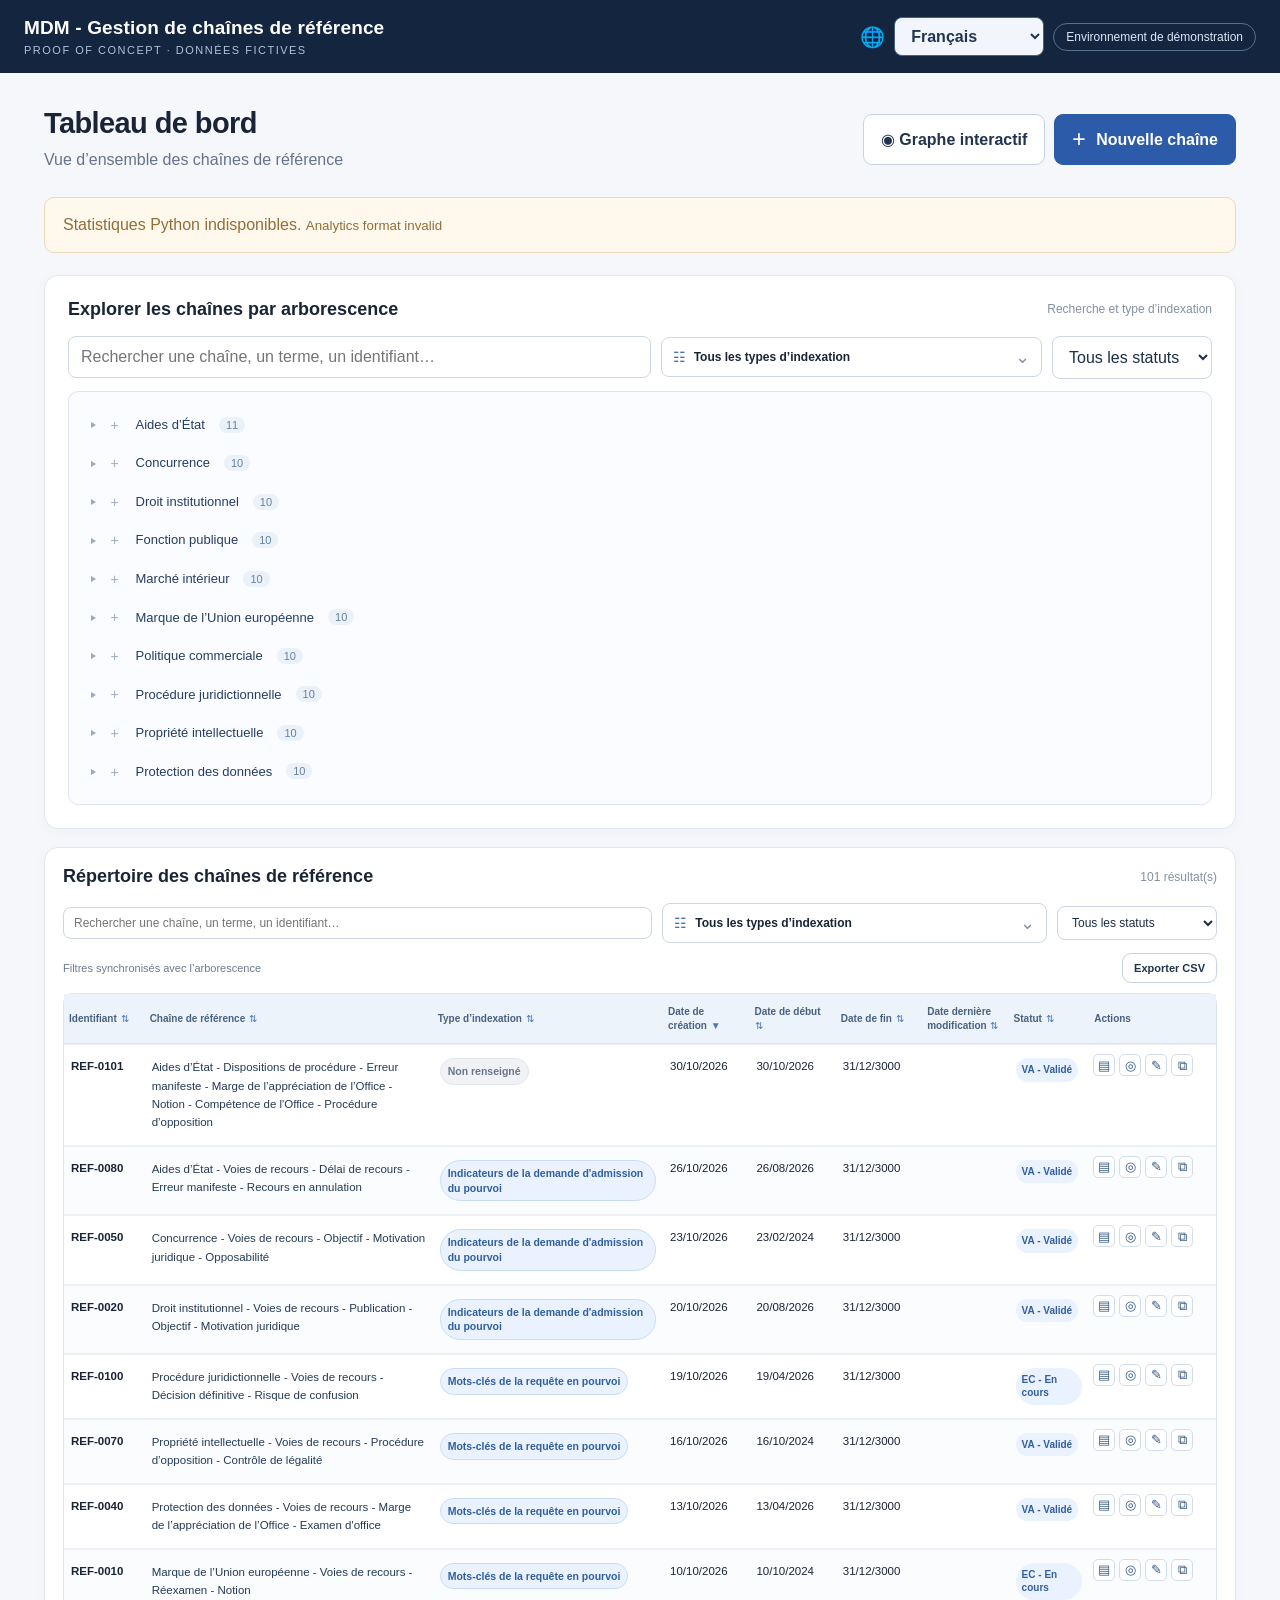
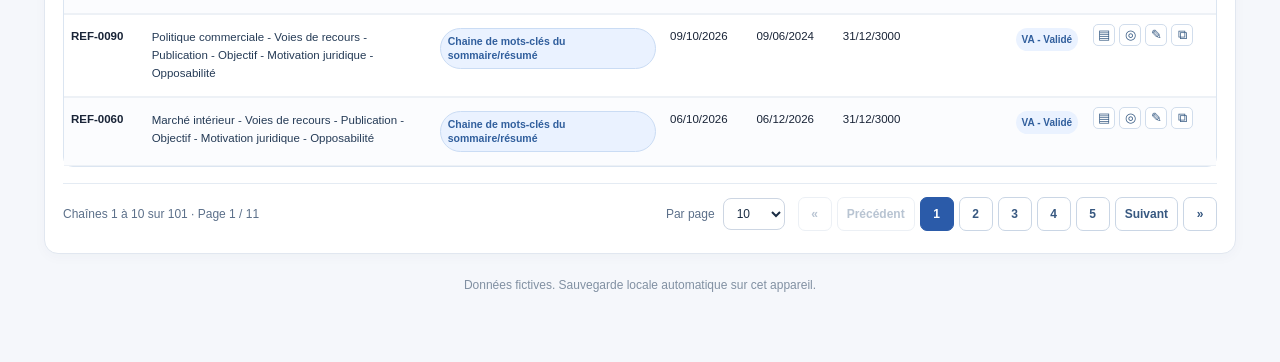
==== commit 5d8ce5eb: "Add read-only reference chain detail viewer with maillons and linked metadata" ====
--- a/index.html
+++ b/index.html
@@ -178,6 +178,53 @@
  .directory-page-controls{width:100%}
  .directory-page-word{padding:6px 7px;font-size:11px}
 }
+
+/* Detailed chain reference sheet, read-only and accessible from the directory. */
+.chain-detail-overlay{position:fixed;inset:0;z-index:1650;background:rgba(12,27,46,.65);display:flex;align-items:center;justify-content:center;padding:22px;overflow:auto}
+.chain-detail-dialog{width:min(1120px,100%);max-height:calc(100vh - 44px);display:flex;flex-direction:column;background:#fff;border-radius:14px;box-shadow:0 24px 80px rgba(11,32,58,.28);overflow:hidden}
+.chain-detail-header{background:#1a2d49;color:#fff;padding:22px 27px;display:flex;align-items:flex-start;justify-content:space-between;gap:16px;flex:none}
+.chain-detail-kicker{display:block;font-size:10px;letter-spacing:1.25px;color:#b3c8e0;font-weight:750;margin-bottom:7px}
+.chain-detail-header h2{margin:0 0 9px;font-size:25px;color:#fff}
+.chain-detail-head-sub{display:flex;flex-wrap:wrap;align-items:center;gap:12px;font-size:11px;color:#bccde2}
+.chain-detail-head-sub .tag{font-size:11px;background:#deecff;color:#23538b}
+.chain-detail-head-sub .tag.gray{background:#e4e9f0;color:#5e6d7f}
+.chain-detail-close{border:1px solid #62768f;border-radius:8px;background:transparent;color:#f0f6ff;width:35px;height:35px;flex:none}
+.chain-detail-close:hover{background:#314866}
+.chain-detail-body{display:grid;grid-template-columns:minmax(0,1.55fr) minmax(270px,1fr);gap:18px;padding:22px 25px;overflow-y:auto;min-height:0;flex:1;align-items:start;background:#f7f9fc}
+.chain-detail-primary,.chain-detail-side{display:flex;flex-direction:column;gap:16px;min-width:0}
+.chain-detail-section{padding:20px;background:#fff;border:1px solid #dfe7f1;border-radius:11px;min-width:0}
+.chain-detail-section h3{font-size:14px;font-weight:750;color:#223e62;margin:0 0 15px}
+.chain-detail-section h3 small{font-size:10px;font-weight:500;color:#8190a4}
+.chain-detail-hero{border-color:#ccddf2}
+.chain-detail-chain{color:#1f3755;font-size:15px;line-height:1.75;font-weight:650;white-space:normal;overflow-wrap:anywhere}
+.chain-detail-inline{display:flex;gap:9px;flex-wrap:wrap;margin-top:16px;font-size:11px;color:#43638e}
+.chain-detail-inline span{border:1px solid #d5e2f1;border-radius:7px;background:#f4f8fd;padding:6px 10px}
+.chain-detail-terms{list-style:none;margin:0;padding:0;display:grid;gap:0}
+.chain-detail-terms li{display:flex;gap:11px;align-items:flex-start;border-bottom:1px solid #edf1f6;padding:10px 2px}
+.chain-detail-terms li:last-child{border-bottom:0}
+.chain-detail-term-n{display:grid;place-items:center;flex:none;width:29px;height:29px;background:#eaf2ff;border-radius:50%;color:#37649b;font-size:11px;font-weight:750}
+.chain-detail-terms li strong{display:block;font-size:12.5px;line-height:1.55;overflow-wrap:anywhere;color:#233c5b}
+.chain-detail-terms li small{display:block;color:#8293a7;margin-top:3px;font-size:10px}
+.chain-detail-fields{display:grid;grid-template-columns:minmax(0,1fr);gap:13px;margin:0}
+.chain-detail-field{min-width:0}
+.chain-detail-fields dt,.chain-detail-label{font-size:10.5px;font-weight:750;color:#72849a;margin-bottom:4px}
+.chain-detail-fields dd{font-size:12px;line-height:1.5;color:#2b405d;overflow-wrap:anywhere;margin:0}
+.chain-detail-label{margin:16px 0 7px}
+.chain-detail-badge{display:inline-block;max-width:100%;white-space:normal;line-height:1.45;overflow-wrap:anywhere}
+.chain-detail-types{display:flex;gap:6px;flex-wrap:wrap}
+.chain-detail-muted,.chain-detail-hint{color:#7d8ea3;font-size:11px;line-height:1.6}
+.chain-detail-hint{margin-top:14px}
+.chain-detail-documents{display:grid;gap:8px}
+.chain-detail-document{padding:10px 12px;border-radius:8px;border:1px solid #e2e9f2;background:#fafcff}
+.chain-detail-document strong{display:block;color:#314b70;font-size:12px;overflow-wrap:anywhere}
+.chain-detail-document span{display:block;color:#7b8da3;font-size:11px;margin-top:3px;overflow-wrap:anywhere}
+.chain-detail-raw summary{font-size:12px;font-weight:750;color:#2b558c;cursor:pointer}
+.chain-detail-raw pre{padding:13px;margin:14px 0 0;border-radius:8px;max-height:320px;overflow:auto;background:#f3f6fa;color:#32465e;white-space:pre-wrap;overflow-wrap:anywhere;font-size:11px}
+.chain-detail-footer{display:flex;justify-content:space-between;align-items:center;gap:14px;flex:none;padding:13px 24px;border-top:1px solid #e1e8f0;background:#fff}
+.chain-detail-footer>span{font-size:11px;color:#8190a3}
+.chain-detail-footer-actions{display:flex;flex-wrap:wrap;gap:8px}
+@media(max-width:850px){.chain-detail-body{grid-template-columns:1fr}.chain-detail-side{display:grid;grid-template-columns:repeat(2,minmax(0,1fr));align-items:start}.chain-detail-side .chain-detail-raw{grid-column:1/-1}}
+@media(max-width:590px){.chain-detail-overlay{padding:8px}.chain-detail-dialog{max-height:calc(100vh - 16px);border-radius:10px}.chain-detail-header{padding:18px}.chain-detail-body{padding:12px;gap:12px}.chain-detail-section{padding:15px}.chain-detail-side{display:flex}.chain-detail-footer{padding:12px 15px;align-items:flex-start;flex-direction:column}.chain-detail-footer-actions{width:100%;justify-content:flex-end}}
 </style><link rel="stylesheet" href="./graph.css"><link rel="stylesheet" href="./analytics.css?v=20261105-1511"></head><body><div id="app"></div>
 <script src="./i18n.js"></script>
 <script src="./graph.js"></script>
@@ -188,7 +235,7 @@
 const LOCALE_KEY="poc1-ui-language";
 let uiLang="fr";try{const v=localStorage.getItem(LOCALE_KEY);if(v&&I18N_NAMES[v])uiLang=v}catch(_){}
 const extraTerms=["Conditions","Marge de l’appréciation de l’Office","Mesures d'instruction","Motivation des décisions","Objectif","Portée","Notification","Notion","Procédure d’opposition","Procédure de nullité","Recevabilité","Délai de recours","Charge de la preuve","Droits de la défense","Examen d'office","Décision définitive","Appréciation des preuves","Motivation juridique","Protection juridictionnelle","Intérêt à agir","Principes généraux","Contrôle de légalité","Compétence de l'Office","Mesures provisoires","Erreur manifeste","Irrecevabilité","Droits antérieurs","Caractère distinctif","Risque de confusion","Usage sérieux","Opposabilité","Protection des données","Publication","Déchéance","Réexamen","Délai de prescription","Règles de procédure","Recours en annulation","Proportionnalité","Sécurité juridique"];
-const state={records:[],pendingUrl:"",view:"dashboard",step:2,creationMode:"existing",base:"",terms:[],date:"",endDate:"3000-12-31",search:"",status:"all",indexFilter:[],treeIndexFilter:[],wizardIndexFilter:[],wizardTreeSearch:"",treeSearch:"",indexationTypes:[],indexationLookup:{},typesIndexation:[],sortKey:"created_at",sortDirection:"desc",selectedChainId:null,selectedBranch:"",directoryPage:0,directoryPageSize:10,wizardStatus:"VA",termSearch:"",selectedSearch:"",error:"",lastSaved:null,editingId:null};
+const state={records:[],pendingUrl:"",view:"dashboard",step:2,creationMode:"existing",base:"",terms:[],date:"",endDate:"3000-12-31",search:"",status:"all",indexFilter:[],treeIndexFilter:[],wizardIndexFilter:[],wizardTreeSearch:"",treeSearch:"",indexationTypes:[],indexationLookup:{},chainMetadata:{},typesIndexation:[],sortKey:"created_at",sortDirection:"desc",selectedChainId:null,selectedBranch:"",directoryPage:0,directoryPageSize:10,wizardStatus:"VA",termSearch:"",selectedSearch:"",error:"",lastSaved:null,editingId:null};
 const el=document.getElementById("app");
 let treePaths=[];
 function typesOf(rec){const raw=Object.prototype.hasOwnProperty.call(rec,"types_indexation")?rec.types_indexation:(Object.prototype.hasOwnProperty.call(rec,"type_indexation")?rec.type_indexation:state.indexationLookup[rec.id]);return [...new Set((Array.isArray(raw)?raw:(raw?[raw]:[])).filter(x=>typeof x==="string"&&x.trim()))]}
@@ -223,7 +270,7 @@
 function readDateInput(id){const value=document.getElementById(id)?.value;return parseFrenchDate(value)}
 function save(){try{localStorage.setItem(STORAGE,JSON.stringify(state.records));return true}catch(e){console.warn("Stockage indisponible",e);return false}}
 async function init(){try{
- try{const response=await fetch("./data/graph-relations.json",{cache:"no-store"});if(response.ok){const md=await response.json();state.indexationLookup=Object.fromEntries(Object.entries(md.relations||{}).map(([id,m])=>[id,m.type_indexation]));state.indexationTypes=[...new Set(md.types||Object.values(state.indexationLookup))].filter(Boolean)}}catch(error){console.warn("Metadata indisponibles",error)}
+ try{const response=await fetch("./data/graph-relations.json",{cache:"no-store"});if(response.ok){const md=await response.json();state.chainMetadata=md.relations||{};state.indexationLookup=Object.fromEntries(Object.entries(md.relations||{}).map(([id,m])=>[id,m.type_indexation]));state.indexationTypes=[...new Set(md.types||Object.values(state.indexationLookup))].filter(Boolean)}}catch(error){console.warn("Metadata indisponibles",error)}
  const result=await fetch("./data/chains.json",{cache:"no-store"});if(!result.ok)throw Error("Dataset indisponible");const seed=await result.json();
  let stored=[];try{stored=JSON.parse(localStorage.getItem(STORAGE))||[]}catch(error){}
  if(!Array.isArray(stored))stored=[];
@@ -264,9 +311,9 @@
 '<section class="panel" style="margin-bottom:18px"><header><h2>Explorer les chaînes par arborescence</h2><span class="subtle">Recherche et type d’indexation</span></header>'+treeFilters("dashboard")+treeMarkup(treeData,"dashboard")+'<p id="tree-empty" class="empty" '+(treeData.length?"hidden":"")+'>Aucune chaîne ne correspond à cette recherche.</p></section>'+
 '<section class="panel directory-panel"><header><h2>Répertoire des chaînes de référence</h2><span class="subtle">'+directoryRows.length+' résultat(s)</span></header>'+
 ''+filterControls("dashboard","directory")+'<div class="branch-filter-bar" '+(state.selectedBranch?"":"hidden")+'><span>Branche : <strong title="'+esc(state.selectedBranch)+'">'+esc(state.selectedBranch)+'</strong></span><button type="button" id="clear-branch" class="btn sm">Effacer la sélection ×</button></div><div class="directory-actions"><span>Filtres synchronisés avec l’arborescence</span><button class="btn sm" id="export">Exporter CSV</button></div>'+
-'<div class="table-wrap directory-scroll" id="directory-scroll"><table id="directory-table"><colgroup><col style="width:7%"><col style="width:26%"><col style="width:21%"><col style="width:7.5%"><col style="width:7.5%"><col style="width:7.5%"><col style="width:7.5%"><col style="width:8%"><col style="width:8%"></colgroup><thead><tr>'+
+'<div class="table-wrap directory-scroll" id="directory-scroll"><table id="directory-table"><colgroup><col style="width:7%"><col style="width:25%"><col style="width:20%"><col style="width:7.5%"><col style="width:7.5%"><col style="width:7.5%"><col style="width:7.5%"><col style="width:7%"><col style="width:11%"></colgroup><thead><tr>'+
 sortHeader("id","Identifiant")+sortHeader("full_chain_label","Chaîne de référence")+sortHeader("type_indexation","Type d’indexation")+sortHeader("created_at","Date de création")+sortHeader("validity_start_date","Date de début")+sortHeader("validity_end_date","Date de fin")+sortHeader("last_modified_at","Date dernière modification")+sortHeader("status","Statut")+'<th>Actions</th></tr></thead><tbody>'+
-visibleDirectoryRows.map(x=>'<tr class="selectable-chain" data-chain-id="'+esc(x.id)+'" tabindex="0"><td data-label="Identifiant"><strong>'+esc(x.id)+'</strong></td><td data-label="Chaîne de référence" class="directory-chain-cell" title="'+esc(x.full_chain_label)+'"><span class="directory-chain-text">'+esc(x.full_chain_label)+'</span></td><td data-label="Type d’indexation" class="directory-types-cell" title="'+esc(typeOf(x))+'"><div class="directory-type-list">'+(typesOf(x).length?typesOf(x).map(t=>'<span class="tag directory-type-tag">'+esc(t)+'</span>').join(""):'<span class="tag gray directory-type-tag">Non renseigné</span>')+'</div></td><td data-label="Date de création">'+fmtDate((x.created_at||"").slice(0,10))+'</td><td data-label="Date de début">'+fmtDate(x.validity_start_date||"1900-01-01")+'</td><td data-label="Date de fin">'+fmtDate(!x.validity_end_date||x.validity_end_date==="1900-01-01"?"3000-12-31":x.validity_end_date)+'</td><td data-label="Dernière modification">'+(x.last_modified_at?fmtDate(x.last_modified_at.slice(0,10)):"")+'</td><td data-label="Statut"><span class="tag '+(normalizeStatus(x.status)==="HI"?"gray":"")+'">'+esc(normalizeStatus(x.status))+' - '+esc(STATUSES[normalizeStatus(x.status)]||"")+'</span></td><td data-label="Actions" class="directory-action-cell"><div class="directory-row-actions"><button class="directory-icon-button graph-open" data-graph-id="'+esc(x.id)+'" aria-label="Graphe de '+esc(x.id)+'" title="Explorer les relations">◎</button><button class="directory-icon-button" data-edit-id="'+esc(x.id)+'" aria-label="Modifier '+esc(x.id)+'" title="Modifier la chaîne">✎</button><button class="directory-icon-button" data-copy-id="'+esc(x.id)+'" aria-label="Copier la chaîne de référence '+esc(x.id)+'" title="Copier la chaîne de référence">⧉</button></div></td></tr>').join("")+
+visibleDirectoryRows.map(x=>'<tr class="selectable-chain" data-chain-id="'+esc(x.id)+'" tabindex="0"><td data-label="Identifiant"><strong>'+esc(x.id)+'</strong></td><td data-label="Chaîne de référence" class="directory-chain-cell" title="'+esc(x.full_chain_label)+'"><span class="directory-chain-text">'+esc(x.full_chain_label)+'</span></td><td data-label="Type d’indexation" class="directory-types-cell" title="'+esc(typeOf(x))+'"><div class="directory-type-list">'+(typesOf(x).length?typesOf(x).map(t=>'<span class="tag directory-type-tag">'+esc(t)+'</span>').join(""):'<span class="tag gray directory-type-tag">Non renseigné</span>')+'</div></td><td data-label="Date de création">'+fmtDate((x.created_at||"").slice(0,10))+'</td><td data-label="Date de début">'+fmtDate(x.validity_start_date||"1900-01-01")+'</td><td data-label="Date de fin">'+fmtDate(!x.validity_end_date||x.validity_end_date==="1900-01-01"?"3000-12-31":x.validity_end_date)+'</td><td data-label="Dernière modification">'+(x.last_modified_at?fmtDate(x.last_modified_at.slice(0,10)):"")+'</td><td data-label="Statut"><span class="tag '+(normalizeStatus(x.status)==="HI"?"gray":"")+'">'+esc(normalizeStatus(x.status))+' - '+esc(STATUSES[normalizeStatus(x.status)]||"")+'</span></td><td data-label="Actions" class="directory-action-cell"><div class="directory-row-actions"><button class="directory-icon-button" data-detail-id="'+esc(x.id)+'" aria-label="Consulter la fiche de '+esc(x.id)+'" title="Voir la fiche complète">▤</button><button class="directory-icon-button graph-open" data-graph-id="'+esc(x.id)+'" aria-label="Graphe de '+esc(x.id)+'" title="Explorer les relations">◎</button><button class="directory-icon-button" data-edit-id="'+esc(x.id)+'" aria-label="Modifier '+esc(x.id)+'" title="Modifier la chaîne">✎</button><button class="directory-icon-button" data-copy-id="'+esc(x.id)+'" aria-label="Copier la chaîne de référence '+esc(x.id)+'" title="Copier la chaîne de référence">⧉</button></div></td></tr>').join("")+
 '</tbody></table>'+(directoryRows.length?"":'<div class="empty">Aucun résultat</div>')+'</div>'+pager+'</section><div class="footnote">Données fictives. Sauvegarde locale automatique sur cet appareil.</div>');
 window.PocAnalytics?.render(state.records);bindTree("dashboard");document.querySelectorAll(".tree-branch").forEach(el=>{if(priorOpen.includes(treePaths[Number(el.dataset.pathIndex)]?.path))el.open=true});const wrap=document.querySelector(".tree-wrapper");if(wrap)wrap.scrollTop=prevTreeScroll;document.getElementById("clear-branch")?.addEventListener("click",()=>{state.selectedBranch="";state.selectedChainId=null;state.directoryPage=0;dashboard()});
 document.querySelectorAll("[data-dir-page]").forEach(button=>button.onclick=()=>{
@@ -289,11 +336,91 @@
 document.getElementById("add").onclick=()=>{state.view="wizard";state.step=2;state.base="";state.terms=[];state.date="1900-01-01";state.endDate="3000-12-31";state.typesIndexation=[];state.wizardIndexFilter=[];state.wizardTreeSearch="";state.wizardStatus="VA";state.error="";render()};
 bindSharedFilters("dashboard","directory");document.querySelectorAll(".selectable-chain").forEach(row=>{const select=()=>{state.selectedChainId=row.dataset.chainId;markSelection();const rec=state.records.find(x=>x.id===state.selectedChainId);const node=[...document.querySelectorAll(".tree-leaf,.tree-branch")].find(el=>treePaths[Number(el.dataset.pathIndex)]?.terminalIds.includes(rec?.id));node?.scrollIntoView({behavior:"smooth",block:"nearest"})};row.onclick=e=>{if(!e.target.closest("button"))select()};row.onkeydown=e=>{if(e.key==="Enter")select()}});markSelection();
 document.getElementById("export").onclick=exportCSV;
+document.querySelectorAll("[data-detail-id]").forEach(b=>b.onclick=()=>openChainDetails(b.dataset.detailId));
 document.querySelectorAll("[data-graph-id]").forEach(b=>b.onclick=()=>window.PocGraph?.open(state.records,b.dataset.graphId));
 document.querySelectorAll("[data-edit-id]").forEach(b=>b.onclick=()=>openEditor(b.dataset.editId));
 document.querySelectorAll("[data-copy-id]").forEach(b=>b.onclick=async()=>{const rec=state.records.find(x=>x.id===b.dataset.copyId);if(!rec)return;try{if(navigator.clipboard?.writeText){await navigator.clipboard.writeText(rec.full_chain_label)}else{const field=document.createElement("textarea");field.value=rec.full_chain_label;field.style.position="fixed";field.style.opacity="0";document.body.appendChild(field);field.select();const copied=document.execCommand("copy");field.remove();if(!copied)throw Error("Copie indisponible")}b.textContent="✓";b.title="Chaîne copiée";b.setAttribute("aria-label","Chaîne copiée")}catch(error){b.title="Copie impossible";b.setAttribute("aria-label","Copie impossible");console.error("Poc1 clipboard:",error)}});
 document.querySelectorAll("[data-sort]").forEach(b=>b.onclick=()=>{const key=b.dataset.sort;if(state.sortKey===key){state.sortDirection=state.sortDirection==="asc"?"desc":"asc"}else{state.sortKey=key;state.sortDirection="asc"}state.directoryPage=0;dashboard()})
 }
+
+function openChainDetails(id){
+ const rec=state.records.find(item=>item.id===id);
+ if(!rec)return;
+ const metadata=state.chainMetadata[rec.id]||{};
+ const indexTypes=typesOf(rec);
+ const terms=String(rec.full_chain_label||"").split(" - ").map(term=>term.trim()).filter(Boolean);
+ const baseCount=String(rec.base_chain||"").split(" - ").map(term=>term.trim()).filter(Boolean).length;
+ const status=normalizeStatus(rec.status);
+ const fallback="Non renseigné";
+ const value=v=>v===undefined||v===null||v===""?fallback:String(v);
+ const dateValue=v=>v?fmtDate(String(v).slice(0,10)):"Non renseignée";
+ const dateTime=v=>{
+  if(!v)return fallback;
+  const d=new Date(v);
+  if(Number.isNaN(d.getTime()))return String(v);
+  return new Intl.DateTimeFormat("fr-FR",{day:"2-digit",month:"2-digit",year:"numeric",hour:"2-digit",minute:"2-digit",timeZone:"UTC",hour12:false}).format(d)+" UTC";
+ };
+ const field=(name,v)=>'<div class="chain-detail-field"><dt>'+esc(name)+'</dt><dd>'+esc(value(v))+'</dd></div>';
+ const plain=(v)=>v===undefined||v===null||v===""?fallback:(typeof v==="object"?JSON.stringify(v):String(v));
+ const contentBadge=(v,gray=false)=>'<span class="tag chain-detail-badge'+(gray?' gray':'')+'">'+esc(v)+'</span>';
+ const statusBadge=contentBadge(status+" - "+(STATUSES[status]||fallback),status==="HI");
+ const termsMarkup=terms.length?terms.map((term,i)=>'<li><span class="chain-detail-term-n">'+(i+1)+'</span><div><strong>'+esc(term)+'</strong><small>'+(i<baseCount?'Chaîne de base':'Terme ajouté')+'</small></div></li>').join(""):'<li class="chain-detail-empty">Aucun maillon disponible</li>';
+ const typesMarkup=indexTypes.length?indexTypes.map(t=>contentBadge(t)).join(""):'<span class="chain-detail-muted">Aucun type renseigné</span>';
+ const documents=Array.isArray(metadata.documents)?metadata.documents:[];
+ const documentsMarkup=documents.length?documents.map(doc=>'<article class="chain-detail-document"><strong>'+esc(value(doc.title||doc.id))+'</strong><span>'+esc([doc.id,doc.kind,doc.status].filter(Boolean).join(" · "))+'</span></article>').join(""):'<p class="chain-detail-muted">Aucun document associé dans les métadonnées disponibles.</p>';
+ const knownRec=new Set(["id","root","base_chain","selected_terms","full_chain_label","validity_start_date","created_at","status","validity_end_date","types_indexation","type_indexation","last_modified_at","local_only","local_modified"]);
+ const extraRec=Object.entries(rec).filter(([key])=>!knownRec.has(key));
+ const knownMeta=new Set(["type_indexation","archetype","matiere","cote","etat","commentaire","documents"]);
+ const extraMeta=Object.entries(metadata).filter(([key])=>!knownMeta.has(key));
+ const extrasMarkup=extraRec.concat(extraMeta.map(([key,v])=>["Relation : "+key,v])).length?'<section class="chain-detail-section"><h3>Autres attributs disponibles</h3><dl class="chain-detail-fields">'+extraRec.concat(extraMeta.map(([key,v])=>["Relation : "+key,v])).map(([k,v])=>field(k,plain(v))).join("")+'</dl></section>':"";
+ const created=rec.created_at?dateTime(rec.created_at):fallback;
+ const modified=rec.last_modified_at?dateTime(rec.last_modified_at):"Aucune modification enregistrée";
+ const endDate=!rec.validity_end_date||rec.validity_end_date==="1900-01-01"?"3000-12-31":rec.validity_end_date;
+ const dateMarkup='<dl class="chain-detail-fields">'+field("Début de validité",dateValue(rec.validity_start_date))+field("Fin de validité (affichage)",dateValue(endDate))+field("Date de création",created)+field("Dernière modification",modified)+'</dl>';
+ const sourceLabel=rec.local_only?"Créée dans ce navigateur":"Jeu de démonstration";
+ const metaFields='<dl class="chain-detail-fields">'+field("Matière",metadata.matiere)+field("Archétype",metadata.archetype)+field("Cote / classement",metadata.cote)+field("État des métadonnées",metadata.etat)+field("Commentaire",metadata.commentaire)+'</dl>';
+ const pretty=JSON.stringify({chaine:rec,metadonnees_associees:metadata},null,2);
+ document.getElementById("chain-detail-overlay")?.remove();
+ const previousFocus=document.activeElement;
+ const previousOverflow=document.body.style.overflow;
+ const overlay=document.createElement("div");
+ overlay.id="chain-detail-overlay";
+ overlay.className="chain-detail-overlay";
+ overlay.innerHTML='<section class="chain-detail-dialog" role="dialog" aria-modal="true" aria-labelledby="chain-detail-title" tabindex="-1">'+
+ '<header class="chain-detail-header"><div><span class="chain-detail-kicker">FICHE DE CHAÎNE DE RÉFÉRENCE · POC</span><h2 id="chain-detail-title">'+esc(rec.id)+'</h2><div class="chain-detail-head-sub">'+statusBadge+'<span>'+esc(sourceLabel)+'</span></div></div><button type="button" class="chain-detail-close" id="chain-detail-close" aria-label="Fermer la fiche">✕</button></header>'+
+ '<div class="chain-detail-body"><div class="chain-detail-primary">'+
+ '<section class="chain-detail-section chain-detail-hero"><h3>Chaîne de référence complète</h3><p class="chain-detail-chain">'+esc(value(rec.full_chain_label))+'</p><div class="chain-detail-inline"><span>'+terms.length+' maillon(s)</span><span>'+indexTypes.length+' type(s) d’indexation</span></div></section>'+
+ '<section class="chain-detail-section"><h3>Maillons dans l’ordre</h3><ol class="chain-detail-terms">'+termsMarkup+'</ol><p class="chain-detail-hint">Découpage à partir du libellé de démonstration, sans identifiants de maillon MDM.</p></section>'+
+ '<section class="chain-detail-section"><h3>Chaîne de base et termes sélectionnés</h3><dl class="chain-detail-fields">'+field("Terme racine",rec.root)+field("Chaîne de base",rec.base_chain)+field("Termes ajoutés",Array.isArray(rec.selected_terms)?(rec.selected_terms.join(" · ")||fallback):rec.selected_terms)+'</dl></section>'+
+ '<section class="chain-detail-section"><h3>Documents associés <small>simulation</small></h3><div class="chain-detail-documents">'+documentsMarkup+'</div></section>'+
+ extrasMarkup+
+ '</div><aside class="chain-detail-side">'+
+ '<section class="chain-detail-section"><h3>Informations générales</h3><dl class="chain-detail-fields">'+field("Identifiant",rec.id)+field("Origine",sourceLabel)+'</dl><div class="chain-detail-label">Statut</div>'+statusBadge+'<div class="chain-detail-label">Types d’indexation</div><div class="chain-detail-types">'+typesMarkup+'</div></section>'+
+ '<section class="chain-detail-section"><h3>Dates et validité</h3>'+dateMarkup+'</section>'+
+ '<section class="chain-detail-section"><h3>Métadonnées complémentaires <small>simulation</small></h3>'+metaFields+'</section>'+
+ '<details class="chain-detail-section chain-detail-raw"><summary>Données sources complètes (JSON)</summary><pre>'+esc(pretty)+'</pre></details>'+
+ '</aside></div>'+
+ '<footer class="chain-detail-footer"><span>Lecture seule · Données fictives du POC</span><div class="chain-detail-footer-actions"><button type="button" class="btn sm" id="chain-detail-graph">Graphe</button><button type="button" class="btn sm" id="chain-detail-edit">Modifier</button><button type="button" class="btn sm primary" id="chain-detail-done">Fermer</button></div></footer>'+
+ '</section>';
+ document.body.appendChild(overlay);
+ document.body.style.overflow="hidden";
+ const close=()=>{overlay.remove();document.body.style.overflow=previousOverflow;previousFocus?.focus?.({preventScroll:true})};
+ overlay.addEventListener("click",e=>{if(e.target===overlay)close()});
+ overlay.addEventListener("keydown",e=>{
+  if(e.key==="Escape"){e.preventDefault();close();return}
+  if(e.key!=="Tab")return;
+  const focusable=[...overlay.querySelectorAll('button:not(:disabled),a[href],select:not(:disabled),input:not(:disabled),summary,[tabindex]:not([tabindex="-1"])')];
+  if(!focusable.length)return;
+  if(e.shiftKey&&document.activeElement===focusable[0]){e.preventDefault();focusable[focusable.length-1].focus()}
+  else if(!e.shiftKey&&document.activeElement===focusable[focusable.length-1]){e.preventDefault();focusable[0].focus()}
+ });
+ overlay.querySelector("#chain-detail-close").onclick=close;
+ overlay.querySelector("#chain-detail-done").onclick=close;
+ overlay.querySelector("#chain-detail-graph").onclick=()=>{close();window.PocGraph?.open(state.records,id)};
+ overlay.querySelector("#chain-detail-edit").onclick=()=>{close();openEditor(id)};
+ overlay.querySelector("#chain-detail-close").focus();
+}
+
 function openEditor(id){
 const rec=state.records.find(x=>x.id===id);if(!rec)return;
 document.getElementById("chain-edit-overlay")?.remove();
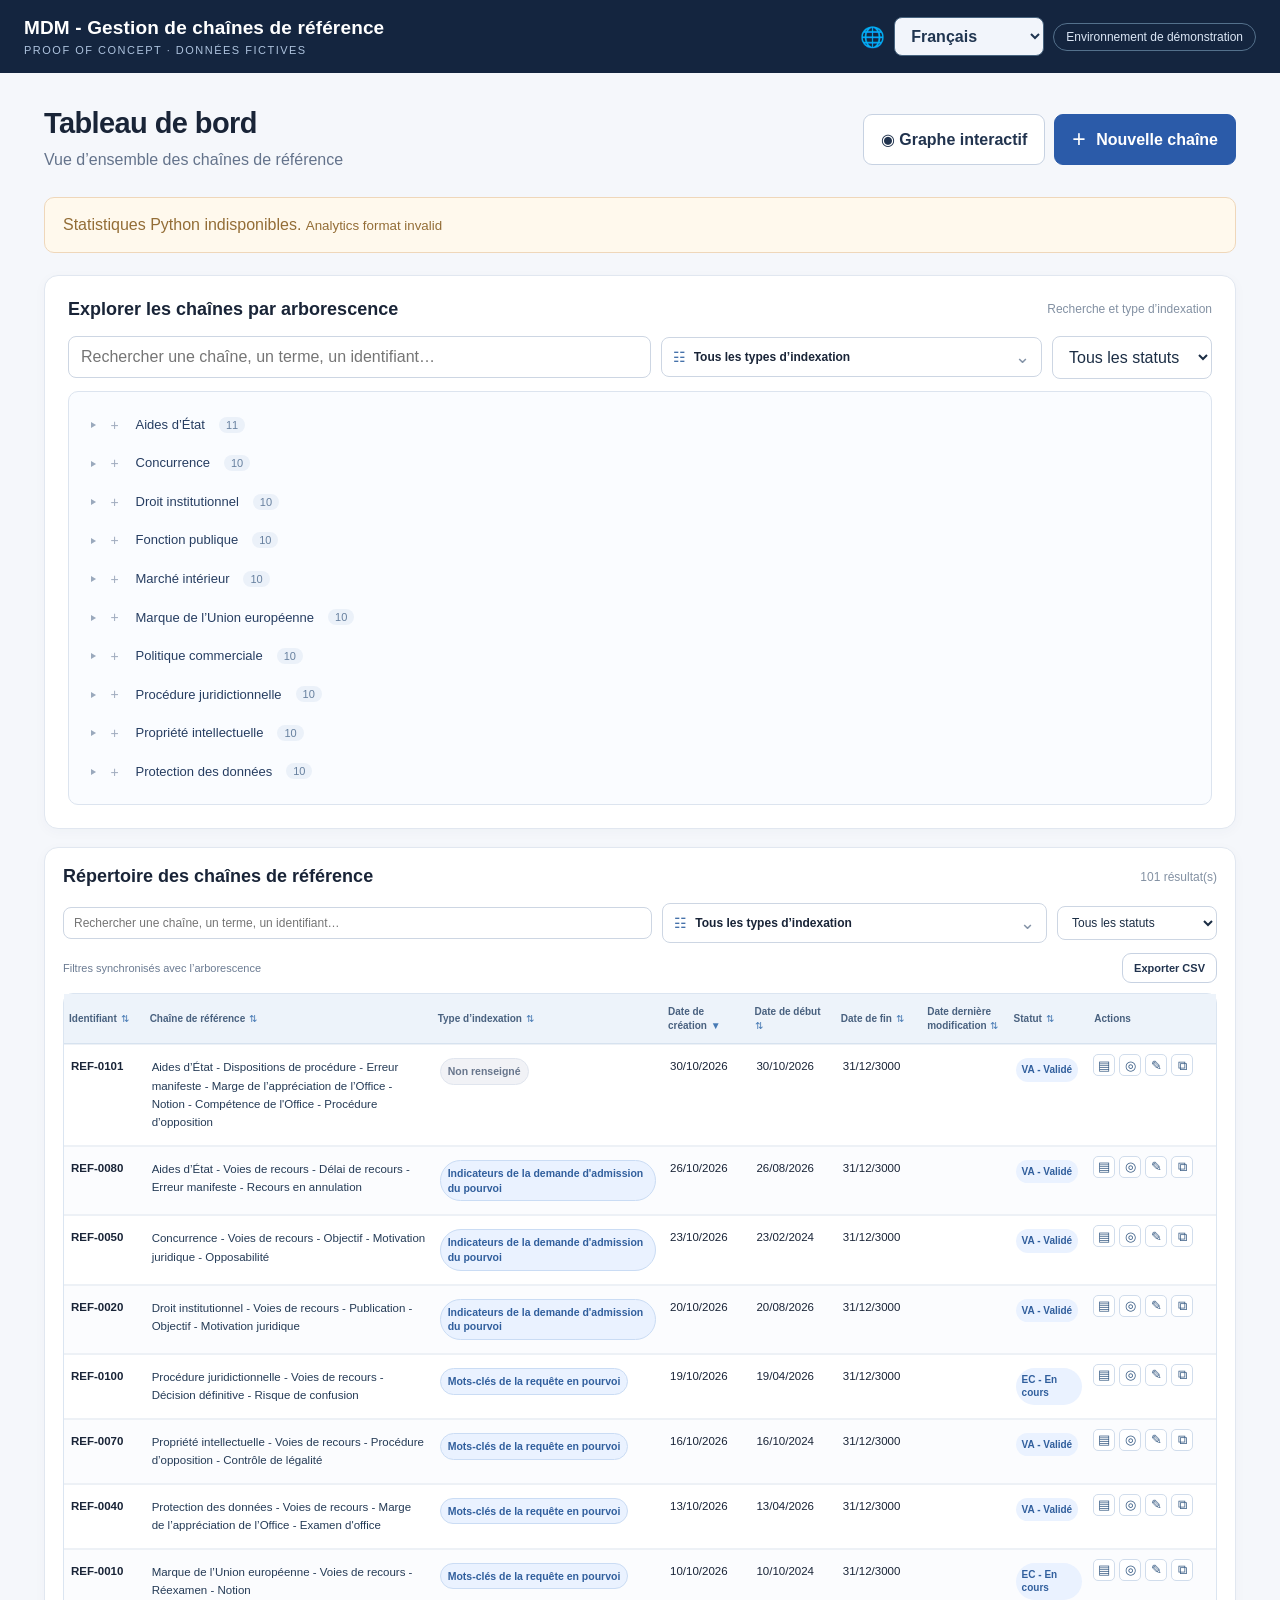
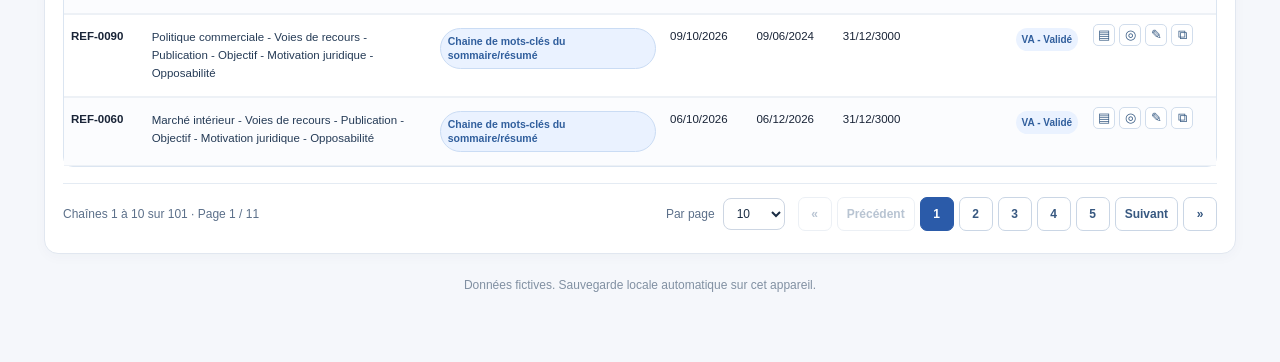
==== commit c84aeeb2: "Remove source JSON viewer from reference chain detail sheet" ====
--- a/index.html
+++ b/index.html
@@ -179,52 +179,55 @@
  .directory-page-word{padding:6px 7px;font-size:11px}
 }
 
-/* Detailed chain reference sheet, read-only and accessible from the directory. */
-.chain-detail-overlay{position:fixed;inset:0;z-index:1650;background:rgba(12,27,46,.65);display:flex;align-items:center;justify-content:center;padding:22px;overflow:auto}
-.chain-detail-dialog{width:min(1120px,100%);max-height:calc(100vh - 44px);display:flex;flex-direction:column;background:#fff;border-radius:14px;box-shadow:0 24px 80px rgba(11,32,58,.28);overflow:hidden}
-.chain-detail-header{background:#1a2d49;color:#fff;padding:22px 27px;display:flex;align-items:flex-start;justify-content:space-between;gap:16px;flex:none}
-.chain-detail-kicker{display:block;font-size:10px;letter-spacing:1.25px;color:#b3c8e0;font-weight:750;margin-bottom:7px}
-.chain-detail-header h2{margin:0 0 9px;font-size:25px;color:#fff}
-.chain-detail-head-sub{display:flex;flex-wrap:wrap;align-items:center;gap:12px;font-size:11px;color:#bccde2}
-.chain-detail-head-sub .tag{font-size:11px;background:#deecff;color:#23538b}
-.chain-detail-head-sub .tag.gray{background:#e4e9f0;color:#5e6d7f}
-.chain-detail-close{border:1px solid #62768f;border-radius:8px;background:transparent;color:#f0f6ff;width:35px;height:35px;flex:none}
-.chain-detail-close:hover{background:#314866}
-.chain-detail-body{display:grid;grid-template-columns:minmax(0,1.55fr) minmax(270px,1fr);gap:18px;padding:22px 25px;overflow-y:auto;min-height:0;flex:1;align-items:start;background:#f7f9fc}
-.chain-detail-primary,.chain-detail-side{display:flex;flex-direction:column;gap:16px;min-width:0}
-.chain-detail-section{padding:20px;background:#fff;border:1px solid #dfe7f1;border-radius:11px;min-width:0}
-.chain-detail-section h3{font-size:14px;font-weight:750;color:#223e62;margin:0 0 15px}
-.chain-detail-section h3 small{font-size:10px;font-weight:500;color:#8190a4}
-.chain-detail-hero{border-color:#ccddf2}
-.chain-detail-chain{color:#1f3755;font-size:15px;line-height:1.75;font-weight:650;white-space:normal;overflow-wrap:anywhere}
-.chain-detail-inline{display:flex;gap:9px;flex-wrap:wrap;margin-top:16px;font-size:11px;color:#43638e}
-.chain-detail-inline span{border:1px solid #d5e2f1;border-radius:7px;background:#f4f8fd;padding:6px 10px}
-.chain-detail-terms{list-style:none;margin:0;padding:0;display:grid;gap:0}
-.chain-detail-terms li{display:flex;gap:11px;align-items:flex-start;border-bottom:1px solid #edf1f6;padding:10px 2px}
-.chain-detail-terms li:last-child{border-bottom:0}
-.chain-detail-term-n{display:grid;place-items:center;flex:none;width:29px;height:29px;background:#eaf2ff;border-radius:50%;color:#37649b;font-size:11px;font-weight:750}
-.chain-detail-terms li strong{display:block;font-size:12.5px;line-height:1.55;overflow-wrap:anywhere;color:#233c5b}
-.chain-detail-terms li small{display:block;color:#8293a7;margin-top:3px;font-size:10px}
-.chain-detail-fields{display:grid;grid-template-columns:minmax(0,1fr);gap:13px;margin:0}
-.chain-detail-field{min-width:0}
-.chain-detail-fields dt,.chain-detail-label{font-size:10.5px;font-weight:750;color:#72849a;margin-bottom:4px}
-.chain-detail-fields dd{font-size:12px;line-height:1.5;color:#2b405d;overflow-wrap:anywhere;margin:0}
-.chain-detail-label{margin:16px 0 7px}
-.chain-detail-badge{display:inline-block;max-width:100%;white-space:normal;line-height:1.45;overflow-wrap:anywhere}
-.chain-detail-types{display:flex;gap:6px;flex-wrap:wrap}
-.chain-detail-muted,.chain-detail-hint{color:#7d8ea3;font-size:11px;line-height:1.6}
-.chain-detail-hint{margin-top:14px}
-.chain-detail-documents{display:grid;gap:8px}
-.chain-detail-document{padding:10px 12px;border-radius:8px;border:1px solid #e2e9f2;background:#fafcff}
-.chain-detail-document strong{display:block;color:#314b70;font-size:12px;overflow-wrap:anywhere}
-.chain-detail-document span{display:block;color:#7b8da3;font-size:11px;margin-top:3px;overflow-wrap:anywhere}
-.chain-detail-raw summary{font-size:12px;font-weight:750;color:#2b558c;cursor:pointer}
-.chain-detail-raw pre{padding:13px;margin:14px 0 0;border-radius:8px;max-height:320px;overflow:auto;background:#f3f6fa;color:#32465e;white-space:pre-wrap;overflow-wrap:anywhere;font-size:11px}
-.chain-detail-footer{display:flex;justify-content:space-between;align-items:center;gap:14px;flex:none;padding:13px 24px;border-top:1px solid #e1e8f0;background:#fff}
-.chain-detail-footer>span{font-size:11px;color:#8190a3}
-.chain-detail-footer-actions{display:flex;flex-wrap:wrap;gap:8px}
-@media(max-width:850px){.chain-detail-body{grid-template-columns:1fr}.chain-detail-side{display:grid;grid-template-columns:repeat(2,minmax(0,1fr));align-items:start}.chain-detail-side .chain-detail-raw{grid-column:1/-1}}
-@media(max-width:590px){.chain-detail-overlay{padding:8px}.chain-detail-dialog{max-height:calc(100vh - 16px);border-radius:10px}.chain-detail-header{padding:18px}.chain-detail-body{padding:12px;gap:12px}.chain-detail-section{padding:15px}.chain-detail-side{display:flex}.chain-detail-footer{padding:12px 15px;align-items:flex-start;flex-direction:column}.chain-detail-footer-actions{width:100%;justify-content:flex-end}}
+/* One-screen reference overview: the main facts are visible without initial scrolling on desktop. */
+.chain-overview-overlay{position:fixed;inset:0;z-index:1650;background:rgba(12,27,46,.66);display:flex;align-items:center;justify-content:center;padding:10px}
+.chain-overview-dialog{position:relative;background:#f6f8fc;border-radius:12px;box-shadow:0 24px 70px #091a3340;width:min(1360px,100%);height:min(730px,calc(100dvh - 20px));min-height:0;display:flex;flex-direction:column;overflow:hidden}
+.chain-overview-head{display:flex;align-items:center;gap:14px;padding:12px 19px;background:#1a2d49;color:#fff;flex:none}
+.chain-overview-heading{display:flex;align-items:center;gap:14px;min-width:0}
+.chain-overview-eyebrow{color:#b8cce4;font-size:10px;letter-spacing:.75px;font-weight:700}
+.chain-overview-head h2{margin:0;color:#fff;font-size:21px;letter-spacing:0}
+.chain-overview-head-tags{display:flex;align-items:center;gap:9px;margin-left:auto;flex-wrap:wrap}
+.chain-overview-head-tags .tag{background:#e8f1ff;color:#285188;font-size:11px}
+.chain-overview-head-tags .tag.gray{background:#f1f2f6;color:#68768c}
+.chain-overview-head-stat{color:#d4e2f2;font-size:11px;padding:3px 8px;border:1px solid #57708d;border-radius:12px}
+.chain-overview-close{width:30px;height:30px;color:#e7f0fd;border:1px solid #627691;border-radius:7px;background:transparent;flex:none}
+.chain-overview-close:hover{background:#314966}
+.chain-overview-full{background:#fff;padding:13px 20px;border-bottom:1px solid #dae4f1;flex:none}
+.chain-overview-full-title,.chain-overview-small-title{color:#72839c;font-size:10.5px;font-weight:750;letter-spacing:.15px;margin-bottom:5px}
+.chain-overview-full p{font-size:14px;font-weight:700;line-height:1.45;color:#253f60;overflow-wrap:anywhere;margin:0}
+.chain-overview-columns{flex:1;min-height:0;display:grid;grid-template-columns:minmax(0,1.20fr) minmax(0,.96fr) minmax(0,1fr);gap:11px;padding:12px;align-items:stretch}
+.chain-overview-pane{min-width:0;min-height:0;overflow:auto;scrollbar-width:thin;background:#fff;border:1px solid #e0e7f1;border-radius:9px;padding:12px 14px}
+.chain-overview-pane h3{display:flex;justify-content:space-between;gap:8px;align-items:baseline;font-size:13px;color:#243e60;margin:0 0 10px;font-weight:750}
+.chain-overview-pane h3 span{font-size:10px;font-weight:500;color:#8a9aaf}
+.chain-overview-terms{margin:0;padding:0;list-style:none;display:grid;gap:0}
+.chain-overview-terms li{display:flex;align-items:flex-start;gap:9px;padding:6px 0;border-bottom:1px solid #edf1f6;min-height:29px}
+.chain-overview-order{width:22px;height:22px;display:grid;place-items:center;flex:none;border-radius:6px;background:#e9f1fd;color:#396498;font-size:10px;font-weight:750}
+.chain-overview-term-name{color:#243c59;font-size:11.5px;line-height:1.4;flex:1;min-width:0;overflow-wrap:anywhere}
+.chain-overview-kind{flex:none;font-size:9px;color:#657f9f;padding-top:5px}
+.chain-overview-kind.is-base{color:#54846f}
+.chain-overview-pane-foot{display:flex;gap:9px;margin-top:10px;font-size:10px;line-height:1.4;color:#6b7d96}
+.chain-overview-pane-foot strong{flex:none;color:#436289}
+.chain-overview-pane-foot span{overflow-wrap:anywhere}
+.chain-overview-types{display:flex;gap:5px;flex-wrap:wrap}
+.chain-overview-tag{display:inline-block;max-width:100%;white-space:normal;overflow-wrap:anywhere;font-size:10px;line-height:1.35;padding:4px 7px}
+.chain-overview-rule{border-top:1px solid #e8edf4;margin:10px 0}
+.chain-overview-facts{margin:0;display:grid;gap:8px}
+.chain-overview-row{display:grid;grid-template-columns:minmax(105px,43%) minmax(0,1fr);gap:7px}
+.chain-overview-row dt{font-size:10px;color:#7a8ca4;font-weight:650;overflow-wrap:anywhere}
+.chain-overview-row dd{font-size:11px;color:#253b59;line-height:1.4;margin:0;overflow-wrap:anywhere}
+.chain-overview-small-title span{color:#54749e}
+.chain-overview-documents{display:grid;gap:5px}
+.chain-overview-doc{background:#f4f7fc;border:1px solid #e3eaf4;border-radius:6px;padding:7px 9px}
+.chain-overview-doc strong{display:block;font-size:11px;color:#29466c;overflow-wrap:anywhere}
+.chain-overview-doc span{display:block;margin-top:2px;font-size:10px;color:#8290a4;line-height:1.35;overflow-wrap:anywhere}
+.chain-overview-muted{font-size:10.5px;color:#8492a5}
+.chain-overview-footer{flex:none;border-top:1px solid #dfe6f1;background:#fff;display:flex;align-items:center;justify-content:space-between;gap:10px;padding:9px 15px}
+.chain-overview-footer>span{font-size:10px;color:#8091a7;min-width:0}
+.chain-overview-actions{display:flex;gap:7px;flex-wrap:wrap;align-items:center}
+.chain-overview-actions .btn.sm{font-size:11px;padding:7px 11px;border-radius:7px}
+@media(min-width:901px) and (max-height:670px){.chain-overview-head{padding:7px 15px}.chain-overview-full{padding:8px 15px}.chain-overview-columns{padding:8px;gap:8px}.chain-overview-pane{padding:9px 11px}.chain-overview-terms li{padding:4px 0}.chain-overview-rule{margin:7px 0}.chain-overview-facts{gap:5px}.chain-overview-footer{padding:6px 12px}}
+@media(max-width:900px){.chain-overview-dialog{height:calc(100dvh - 20px)}.chain-overview-columns{grid-template-columns:repeat(2,minmax(0,1fr));overflow:auto;align-items:start}.chain-overview-pane{overflow:visible}.chain-overview-maillons{grid-row:span 2}.chain-overview-head-tags{gap:5px}}
+@media(max-width:620px){.chain-overview-overlay{padding:5px}.chain-overview-dialog{height:calc(100dvh - 10px);border-radius:8px}.chain-overview-head{padding:10px;flex-wrap:wrap;gap:8px}.chain-overview-heading{gap:7px}.chain-overview-head h2{font-size:17px}.chain-overview-eyebrow{display:none}.chain-overview-head-stat{display:none}.chain-overview-full{padding:10px 13px}.chain-overview-full p{font-size:12px}.chain-overview-columns{grid-template-columns:1fr;padding:9px}.chain-overview-maillons{grid-row:auto}.chain-overview-footer{align-items:flex-start;flex-direction:column}.chain-overview-actions{width:100%;justify-content:space-between}.chain-overview-footer>span{display:none}}
 </style><link rel="stylesheet" href="./graph.css"><link rel="stylesheet" href="./analytics.css?v=20261105-1511"></head><body><div id="app"></div>
 <script src="./i18n.js"></script>
 <script src="./graph.js"></script>
@@ -346,70 +349,51 @@
 function openChainDetails(id){
  const rec=state.records.find(item=>item.id===id);
  if(!rec)return;
- const metadata=state.chainMetadata[rec.id]||{};
- const indexTypes=typesOf(rec);
- const terms=String(rec.full_chain_label||"").split(" - ").map(term=>term.trim()).filter(Boolean);
- const baseCount=String(rec.base_chain||"").split(" - ").map(term=>term.trim()).filter(Boolean).length;
+ const meta=state.chainMetadata[rec.id]||{};
+ const types=typesOf(rec);
+ const terms=String(rec.full_chain_label||"").split(" - ").map(s=>s.trim()).filter(Boolean);
+ const baseCount=String(rec.base_chain||"").split(" - ").map(s=>s.trim()).filter(Boolean).length;
  const status=normalizeStatus(rec.status);
  const fallback="Non renseigné";
- const value=v=>v===undefined||v===null||v===""?fallback:String(v);
- const dateValue=v=>v?fmtDate(String(v).slice(0,10)):"Non renseignée";
- const dateTime=v=>{
-  if(!v)return fallback;
-  const d=new Date(v);
-  if(Number.isNaN(d.getTime()))return String(v);
-  return new Intl.DateTimeFormat("fr-FR",{day:"2-digit",month:"2-digit",year:"numeric",hour:"2-digit",minute:"2-digit",timeZone:"UTC",hour12:false}).format(d)+" UTC";
+ const val=v=>v===undefined||v===null||v===""?fallback:String(v);
+ const day=v=>v?fmtDate(String(v).slice(0,10)):"Non renseignée";
+ const stamp=v=>{
+  if(!v)return "Non renseignée";
+  const date=new Date(v);
+  return Number.isNaN(date.getTime())?String(v):new Intl.DateTimeFormat("fr-FR",{day:"2-digit",month:"2-digit",year:"numeric",hour:"2-digit",minute:"2-digit",hour12:false,timeZone:"UTC"}).format(date)+" UTC";
  };
- const field=(name,v)=>'<div class="chain-detail-field"><dt>'+esc(name)+'</dt><dd>'+esc(value(v))+'</dd></div>';
- const plain=(v)=>v===undefined||v===null||v===""?fallback:(typeof v==="object"?JSON.stringify(v):String(v));
- const contentBadge=(v,gray=false)=>'<span class="tag chain-detail-badge'+(gray?' gray':'')+'">'+esc(v)+'</span>';
- const statusBadge=contentBadge(status+" - "+(STATUSES[status]||fallback),status==="HI");
- const termsMarkup=terms.length?terms.map((term,i)=>'<li><span class="chain-detail-term-n">'+(i+1)+'</span><div><strong>'+esc(term)+'</strong><small>'+(i<baseCount?'Chaîne de base':'Terme ajouté')+'</small></div></li>').join(""):'<li class="chain-detail-empty">Aucun maillon disponible</li>';
- const typesMarkup=indexTypes.length?indexTypes.map(t=>contentBadge(t)).join(""):'<span class="chain-detail-muted">Aucun type renseigné</span>';
- const documents=Array.isArray(metadata.documents)?metadata.documents:[];
- const documentsMarkup=documents.length?documents.map(doc=>'<article class="chain-detail-document"><strong>'+esc(value(doc.title||doc.id))+'</strong><span>'+esc([doc.id,doc.kind,doc.status].filter(Boolean).join(" · "))+'</span></article>').join(""):'<p class="chain-detail-muted">Aucun document associé dans les métadonnées disponibles.</p>';
- const knownRec=new Set(["id","root","base_chain","selected_terms","full_chain_label","validity_start_date","created_at","status","validity_end_date","types_indexation","type_indexation","last_modified_at","local_only","local_modified"]);
- const extraRec=Object.entries(rec).filter(([key])=>!knownRec.has(key));
- const knownMeta=new Set(["type_indexation","archetype","matiere","cote","etat","commentaire","documents"]);
- const extraMeta=Object.entries(metadata).filter(([key])=>!knownMeta.has(key));
- const extrasMarkup=extraRec.concat(extraMeta.map(([key,v])=>["Relation : "+key,v])).length?'<section class="chain-detail-section"><h3>Autres attributs disponibles</h3><dl class="chain-detail-fields">'+extraRec.concat(extraMeta.map(([key,v])=>["Relation : "+key,v])).map(([k,v])=>field(k,plain(v))).join("")+'</dl></section>':"";
- const created=rec.created_at?dateTime(rec.created_at):fallback;
- const modified=rec.last_modified_at?dateTime(rec.last_modified_at):"Aucune modification enregistrée";
- const endDate=!rec.validity_end_date||rec.validity_end_date==="1900-01-01"?"3000-12-31":rec.validity_end_date;
- const dateMarkup='<dl class="chain-detail-fields">'+field("Début de validité",dateValue(rec.validity_start_date))+field("Fin de validité (affichage)",dateValue(endDate))+field("Date de création",created)+field("Dernière modification",modified)+'</dl>';
- const sourceLabel=rec.local_only?"Créée dans ce navigateur":"Jeu de démonstration";
- const metaFields='<dl class="chain-detail-fields">'+field("Matière",metadata.matiere)+field("Archétype",metadata.archetype)+field("Cote / classement",metadata.cote)+field("État des métadonnées",metadata.etat)+field("Commentaire",metadata.commentaire)+'</dl>';
- const pretty=JSON.stringify({chaine:rec,metadonnees_associees:metadata},null,2);
+ const row=(label,v)=>'<div class="chain-overview-row"><dt>'+esc(label)+'</dt><dd>'+esc(val(v))+'</dd></div>';
+ const tag=(text,gray=false)=>'<span class="tag chain-overview-tag'+(gray?' gray':'')+'">'+esc(text)+'</span>';
+ const statusTag=tag(status+" - "+(STATUSES[status]||fallback),status==="HI");
+ const sourceLabel=rec.local_only?"Création locale":"Données fictives";
+ const validEnd=!rec.validity_end_date||rec.validity_end_date==="1900-01-01"?"3000-12-31":rec.validity_end_date;
+ const listTerms=terms.length?terms.map((term,i)=>'<li><span class="chain-overview-order">'+(i+1)+'</span><span class="chain-overview-term-name">'+esc(term)+'</span><span class="chain-overview-kind'+(i<baseCount?' is-base':'')+'">'+(i<baseCount?'Base':'Ajouté')+'</span></li>').join(""):'<li>Aucun maillon renseigné</li>';
+ const typeTags=types.length?types.map(t=>tag(t)).join(""):'<span class="chain-overview-muted">Aucun type renseigné</span>';
+ const documents=Array.isArray(meta.documents)?meta.documents:[];
+ const linkedDocs=documents.length?documents.map(d=>'<div class="chain-overview-doc"><strong>'+esc(val(d.title||d.id))+'</strong><span>'+esc([d.id,d.kind,d.status].filter(Boolean).join(" · "))+'</span></div>').join(""):'<p class="chain-overview-muted">Aucun document associé.</p>';
  document.getElementById("chain-detail-overlay")?.remove();
- const previousFocus=document.activeElement;
- const previousOverflow=document.body.style.overflow;
+ const previousFocus=document.activeElement,oldOverflow=document.body.style.overflow;
  const overlay=document.createElement("div");
  overlay.id="chain-detail-overlay";
- overlay.className="chain-detail-overlay";
- overlay.innerHTML='<section class="chain-detail-dialog" role="dialog" aria-modal="true" aria-labelledby="chain-detail-title" tabindex="-1">'+
- '<header class="chain-detail-header"><div><span class="chain-detail-kicker">FICHE DE CHAÎNE DE RÉFÉRENCE · POC</span><h2 id="chain-detail-title">'+esc(rec.id)+'</h2><div class="chain-detail-head-sub">'+statusBadge+'<span>'+esc(sourceLabel)+'</span></div></div><button type="button" class="chain-detail-close" id="chain-detail-close" aria-label="Fermer la fiche">✕</button></header>'+
- '<div class="chain-detail-body"><div class="chain-detail-primary">'+
- '<section class="chain-detail-section chain-detail-hero"><h3>Chaîne de référence complète</h3><p class="chain-detail-chain">'+esc(value(rec.full_chain_label))+'</p><div class="chain-detail-inline"><span>'+terms.length+' maillon(s)</span><span>'+indexTypes.length+' type(s) d’indexation</span></div></section>'+
- '<section class="chain-detail-section"><h3>Maillons dans l’ordre</h3><ol class="chain-detail-terms">'+termsMarkup+'</ol><p class="chain-detail-hint">Découpage à partir du libellé de démonstration, sans identifiants de maillon MDM.</p></section>'+
- '<section class="chain-detail-section"><h3>Chaîne de base et termes sélectionnés</h3><dl class="chain-detail-fields">'+field("Terme racine",rec.root)+field("Chaîne de base",rec.base_chain)+field("Termes ajoutés",Array.isArray(rec.selected_terms)?(rec.selected_terms.join(" · ")||fallback):rec.selected_terms)+'</dl></section>'+
- '<section class="chain-detail-section"><h3>Documents associés <small>simulation</small></h3><div class="chain-detail-documents">'+documentsMarkup+'</div></section>'+
- extrasMarkup+
- '</div><aside class="chain-detail-side">'+
- '<section class="chain-detail-section"><h3>Informations générales</h3><dl class="chain-detail-fields">'+field("Identifiant",rec.id)+field("Origine",sourceLabel)+'</dl><div class="chain-detail-label">Statut</div>'+statusBadge+'<div class="chain-detail-label">Types d’indexation</div><div class="chain-detail-types">'+typesMarkup+'</div></section>'+
- '<section class="chain-detail-section"><h3>Dates et validité</h3>'+dateMarkup+'</section>'+
- '<section class="chain-detail-section"><h3>Métadonnées complémentaires <small>simulation</small></h3>'+metaFields+'</section>'+
- '<details class="chain-detail-section chain-detail-raw"><summary>Données sources complètes (JSON)</summary><pre>'+esc(pretty)+'</pre></details>'+
- '</aside></div>'+
- '<footer class="chain-detail-footer"><span>Lecture seule · Données fictives du POC</span><div class="chain-detail-footer-actions"><button type="button" class="btn sm" id="chain-detail-graph">Graphe</button><button type="button" class="btn sm" id="chain-detail-edit">Modifier</button><button type="button" class="btn sm primary" id="chain-detail-done">Fermer</button></div></footer>'+
+ overlay.className="chain-overview-overlay";
+ overlay.innerHTML='<section class="chain-overview-dialog" role="dialog" aria-modal="true" aria-labelledby="chain-overview-title">'+
+ '<header class="chain-overview-head"><div class="chain-overview-heading"><span class="chain-overview-eyebrow">FICHE DE RÉFÉRENCE · POC 1</span><h2 id="chain-overview-title">'+esc(rec.id)+'</h2></div><div class="chain-overview-head-tags">'+statusTag+'<span class="chain-overview-head-stat">'+terms.length+' maillons</span><span class="chain-overview-head-stat">'+types.length+' types</span></div><button class="chain-overview-close" type="button" id="chain-detail-close" aria-label="Fermer">✕</button></header>'+
+ '<section class="chain-overview-full"><div class="chain-overview-full-title">Chaîne de référence complète</div><p>'+esc(val(rec.full_chain_label))+'</p></section>'+
+ '<div class="chain-overview-columns">'+
+ '<section class="chain-overview-pane chain-overview-maillons"><h3>Maillons <span>'+terms.length+' termes ordonnés</span></h3><ol class="chain-overview-terms">'+listTerms+'</ol><div class="chain-overview-pane-foot"><strong>Terme racine</strong><span>'+esc(val(rec.root||terms[0]))+'</span></div></section>'+
+ '<section class="chain-overview-pane"><h3>Indexation et validité</h3><div class="chain-overview-small-title">Types d’indexation</div><div class="chain-overview-types">'+typeTags+'</div><div class="chain-overview-rule"></div><dl class="chain-overview-facts">'+row("Début de validité",day(rec.validity_start_date))+row("Fin de validité",day(validEnd))+row("Créée le",stamp(rec.created_at))+row("Modifiée le",rec.last_modified_at?stamp(rec.last_modified_at):"Aucune modification")+'</dl><div class="chain-overview-rule"></div><dl class="chain-overview-facts">'+row("Origine",sourceLabel)+row("Base (maillons)",baseCount||fallback)+'</dl></section>'+
+ '<section class="chain-overview-pane"><h3>Contexte et documents <span>simulation</span></h3><dl class="chain-overview-facts">'+row("Matière",meta.matiere)+row("Archétype",meta.archetype)+row("Cote / classement",meta.cote)+row("État (métadonnées)",meta.etat)+row("Commentaire",meta.commentaire)+'</dl><div class="chain-overview-rule"></div><div class="chain-overview-small-title">Documents associés <span>'+documents.length+'</span></div><div class="chain-overview-documents">'+linkedDocs+'</div></section>'+
+ '</div>'+
+ '<footer class="chain-overview-footer"><span>Lecture seule · '+esc(sourceLabel)+'</span><div class="chain-overview-actions"><button type="button" class="btn sm" id="chain-detail-graph">Graphe</button><button type="button" class="btn sm" id="chain-detail-edit">Modifier</button><button type="button" class="btn sm primary" id="chain-detail-done">Fermer</button></div></footer>'+
  '</section>';
  document.body.appendChild(overlay);
  document.body.style.overflow="hidden";
- const close=()=>{overlay.remove();document.body.style.overflow=previousOverflow;previousFocus?.focus?.({preventScroll:true})};
- overlay.addEventListener("click",e=>{if(e.target===overlay)close()});
+ const close=()=>{overlay.remove();document.body.style.overflow=oldOverflow;previousFocus?.focus?.({preventScroll:true})};
+ overlay.onclick=e=>{if(e.target===overlay)close()};
  overlay.addEventListener("keydown",e=>{
   if(e.key==="Escape"){e.preventDefault();close();return}
   if(e.key!=="Tab")return;
-  const focusable=[...overlay.querySelectorAll('button:not(:disabled),a[href],select:not(:disabled),input:not(:disabled),summary,[tabindex]:not([tabindex="-1"])')];
+  const focusable=[...overlay.querySelectorAll('button:not(:disabled):not([hidden]),a[href],select:not(:disabled),input:not(:disabled)')].filter(el=>el.getClientRects().length>0);
   if(!focusable.length)return;
   if(e.shiftKey&&document.activeElement===focusable[0]){e.preventDefault();focusable[focusable.length-1].focus()}
   else if(!e.shiftKey&&document.activeElement===focusable[focusable.length-1]){e.preventDefault();focusable[0].focus()}
@@ -420,7 +404,6 @@
  overlay.querySelector("#chain-detail-edit").onclick=()=>{close();openEditor(id)};
  overlay.querySelector("#chain-detail-close").focus();
 }
-
 function openEditor(id){
 const rec=state.records.find(x=>x.id===id);if(!rec)return;
 document.getElementById("chain-edit-overlay")?.remove();
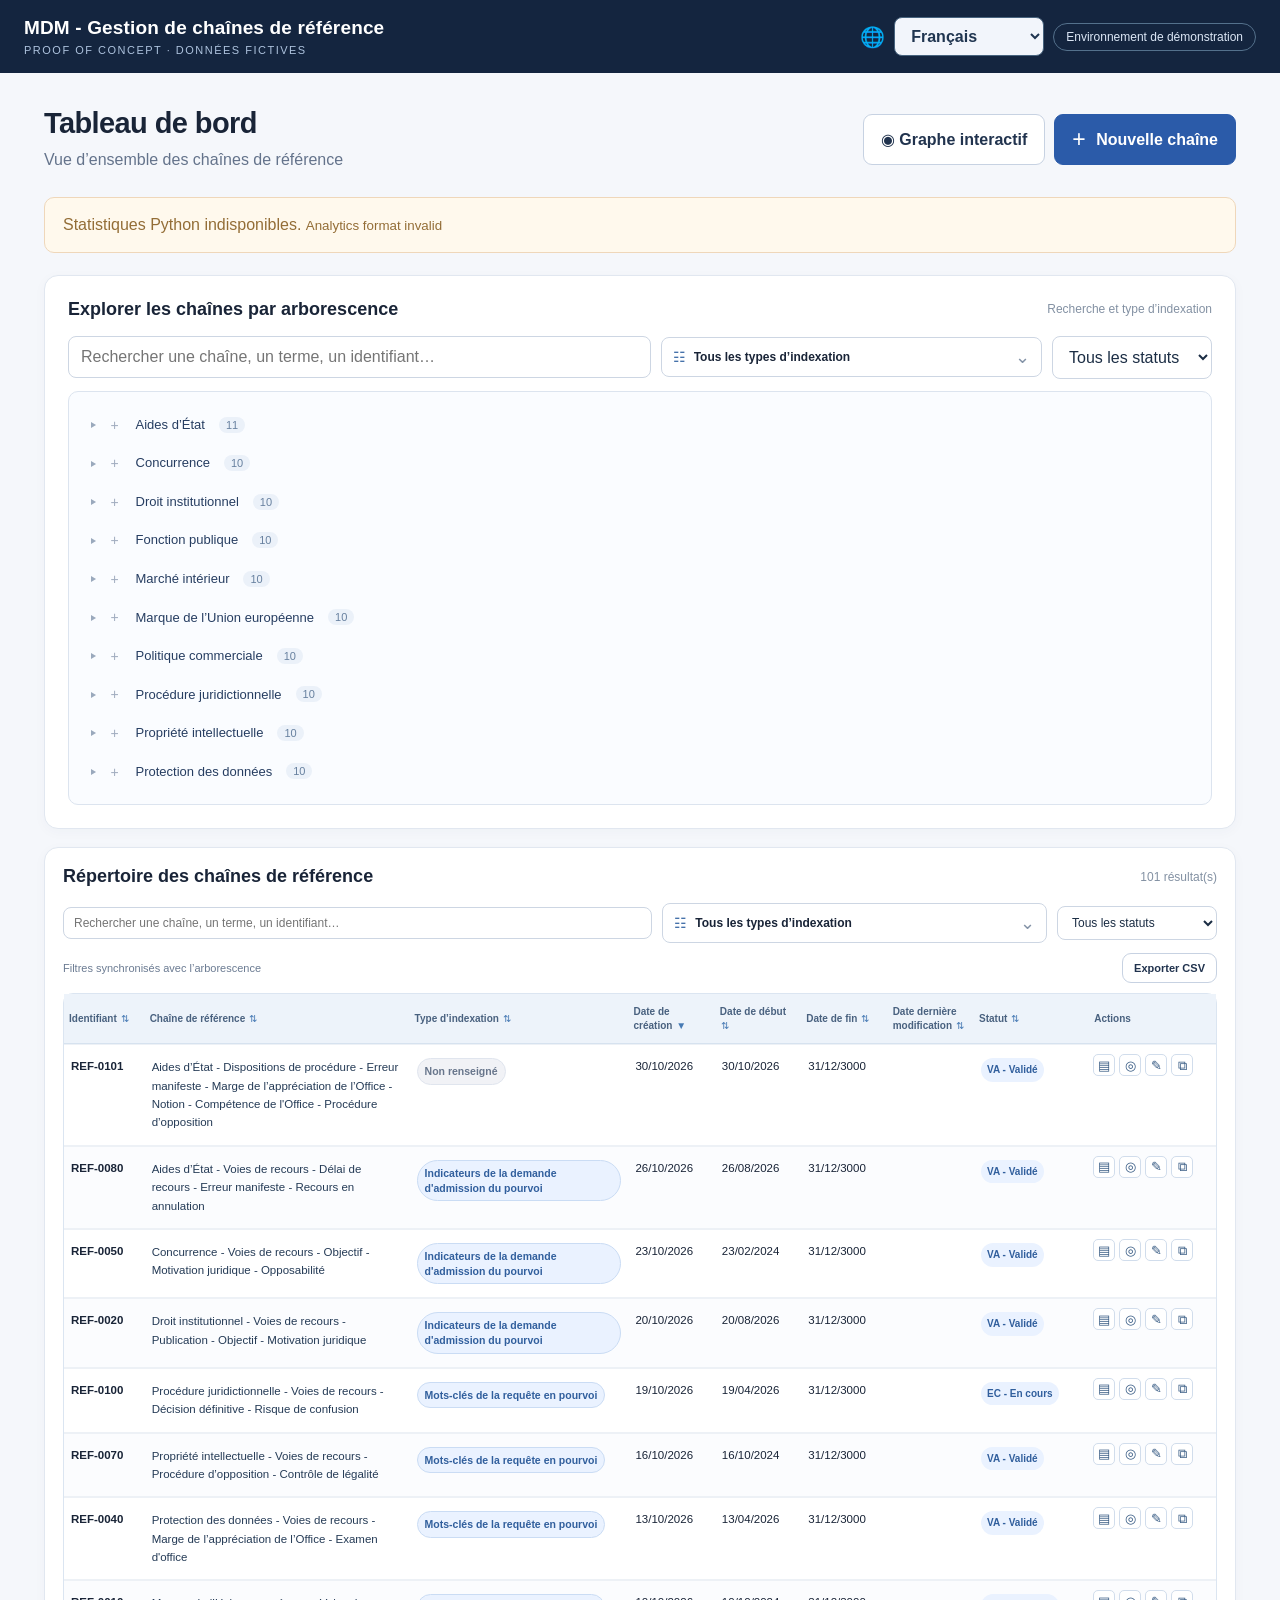
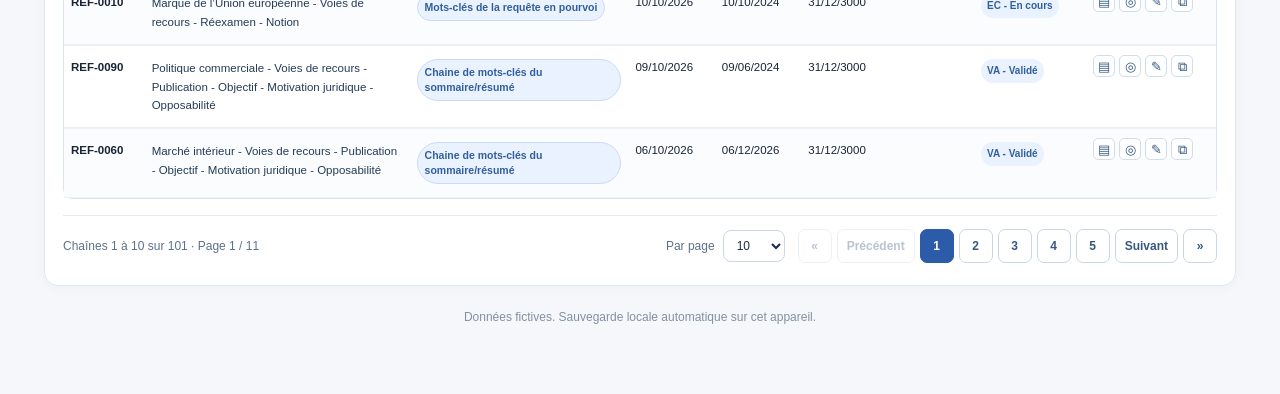
==== commit eccee243: "Keep status badges on one line in directory and detail sheet" ====
--- a/index.html
+++ b/index.html
@@ -134,6 +134,7 @@
 .directory-scroll tbody tr td{padding:13px 7px;font-size:11.5px;line-height:1.5;min-width:0;overflow-wrap:anywhere}
 .directory-scroll tbody tr td:not(.directory-chain-cell):not(.directory-types-cell){word-break:normal}
 .directory-scroll .tag:not(.directory-type-tag){max-width:100%;font-size:10px;line-height:1.35;padding:5px 6px;white-space:normal;overflow-wrap:anywhere}
+.directory-scroll td[data-label="Statut"] .tag{display:inline-flex;align-items:center;max-width:none;white-space:nowrap;overflow-wrap:normal;word-break:normal;flex-shrink:0}
 .directory-scroll .directory-row-actions{flex-wrap:wrap;gap:4px;justify-content:flex-start}
 .directory-scroll .directory-type-tag{font-size:10.5px;padding:5px 7px}
 .directory-pagination{display:flex;align-items:center;justify-content:space-between;gap:12px;flex-wrap:wrap;margin-top:16px;padding:13px 0 2px;border-top:1px solid #e4ebf3}
@@ -210,6 +211,7 @@
 .chain-overview-pane-foot span{overflow-wrap:anywhere}
 .chain-overview-types{display:flex;gap:5px;flex-wrap:wrap}
 .chain-overview-tag{display:inline-block;max-width:100%;white-space:normal;overflow-wrap:anywhere;font-size:10px;line-height:1.35;padding:4px 7px}
+.chain-overview-head-tags .chain-overview-tag{display:inline-flex;align-items:center;max-width:none;white-space:nowrap;overflow-wrap:normal;word-break:normal;flex-shrink:0}
 .chain-overview-rule{border-top:1px solid #e8edf4;margin:10px 0}
 .chain-overview-facts{margin:0;display:grid;gap:8px}
 .chain-overview-row{display:grid;grid-template-columns:minmax(105px,43%) minmax(0,1fr);gap:7px}
@@ -314,7 +316,7 @@
 '<section class="panel" style="margin-bottom:18px"><header><h2>Explorer les chaînes par arborescence</h2><span class="subtle">Recherche et type d’indexation</span></header>'+treeFilters("dashboard")+treeMarkup(treeData,"dashboard")+'<p id="tree-empty" class="empty" '+(treeData.length?"hidden":"")+'>Aucune chaîne ne correspond à cette recherche.</p></section>'+
 '<section class="panel directory-panel"><header><h2>Répertoire des chaînes de référence</h2><span class="subtle">'+directoryRows.length+' résultat(s)</span></header>'+
 ''+filterControls("dashboard","directory")+'<div class="branch-filter-bar" '+(state.selectedBranch?"":"hidden")+'><span>Branche : <strong title="'+esc(state.selectedBranch)+'">'+esc(state.selectedBranch)+'</strong></span><button type="button" id="clear-branch" class="btn sm">Effacer la sélection ×</button></div><div class="directory-actions"><span>Filtres synchronisés avec l’arborescence</span><button class="btn sm" id="export">Exporter CSV</button></div>'+
-'<div class="table-wrap directory-scroll" id="directory-scroll"><table id="directory-table"><colgroup><col style="width:7%"><col style="width:25%"><col style="width:20%"><col style="width:7.5%"><col style="width:7.5%"><col style="width:7.5%"><col style="width:7.5%"><col style="width:7%"><col style="width:11%"></colgroup><thead><tr>'+
+'<div class="table-wrap directory-scroll" id="directory-scroll"><table id="directory-table"><colgroup><col style="width:7%"><col style="width:23%"><col style="width:19%"><col style="width:7.5%"><col style="width:7.5%"><col style="width:7.5%"><col style="width:7.5%"><col style="width:10%"><col style="width:11%"></colgroup><thead><tr>'+
 sortHeader("id","Identifiant")+sortHeader("full_chain_label","Chaîne de référence")+sortHeader("type_indexation","Type d’indexation")+sortHeader("created_at","Date de création")+sortHeader("validity_start_date","Date de début")+sortHeader("validity_end_date","Date de fin")+sortHeader("last_modified_at","Date dernière modification")+sortHeader("status","Statut")+'<th>Actions</th></tr></thead><tbody>'+
 visibleDirectoryRows.map(x=>'<tr class="selectable-chain" data-chain-id="'+esc(x.id)+'" tabindex="0"><td data-label="Identifiant"><strong>'+esc(x.id)+'</strong></td><td data-label="Chaîne de référence" class="directory-chain-cell" title="'+esc(x.full_chain_label)+'"><span class="directory-chain-text">'+esc(x.full_chain_label)+'</span></td><td data-label="Type d’indexation" class="directory-types-cell" title="'+esc(typeOf(x))+'"><div class="directory-type-list">'+(typesOf(x).length?typesOf(x).map(t=>'<span class="tag directory-type-tag">'+esc(t)+'</span>').join(""):'<span class="tag gray directory-type-tag">Non renseigné</span>')+'</div></td><td data-label="Date de création">'+fmtDate((x.created_at||"").slice(0,10))+'</td><td data-label="Date de début">'+fmtDate(x.validity_start_date||"1900-01-01")+'</td><td data-label="Date de fin">'+fmtDate(!x.validity_end_date||x.validity_end_date==="1900-01-01"?"3000-12-31":x.validity_end_date)+'</td><td data-label="Dernière modification">'+(x.last_modified_at?fmtDate(x.last_modified_at.slice(0,10)):"")+'</td><td data-label="Statut"><span class="tag '+(normalizeStatus(x.status)==="HI"?"gray":"")+'">'+esc(normalizeStatus(x.status))+' - '+esc(STATUSES[normalizeStatus(x.status)]||"")+'</span></td><td data-label="Actions" class="directory-action-cell"><div class="directory-row-actions"><button class="directory-icon-button" data-detail-id="'+esc(x.id)+'" aria-label="Consulter la fiche de '+esc(x.id)+'" title="Voir la fiche complète">▤</button><button class="directory-icon-button graph-open" data-graph-id="'+esc(x.id)+'" aria-label="Graphe de '+esc(x.id)+'" title="Explorer les relations">◎</button><button class="directory-icon-button" data-edit-id="'+esc(x.id)+'" aria-label="Modifier '+esc(x.id)+'" title="Modifier la chaîne">✎</button><button class="directory-icon-button" data-copy-id="'+esc(x.id)+'" aria-label="Copier la chaîne de référence '+esc(x.id)+'" title="Copier la chaîne de référence">⧉</button></div></td></tr>').join("")+
 '</tbody></table>'+(directoryRows.length?"":'<div class="empty">Aucun résultat</div>')+'</div>'+pager+'</section><div class="footnote">Données fictives. Sauvegarde locale automatique sur cet appareil.</div>');
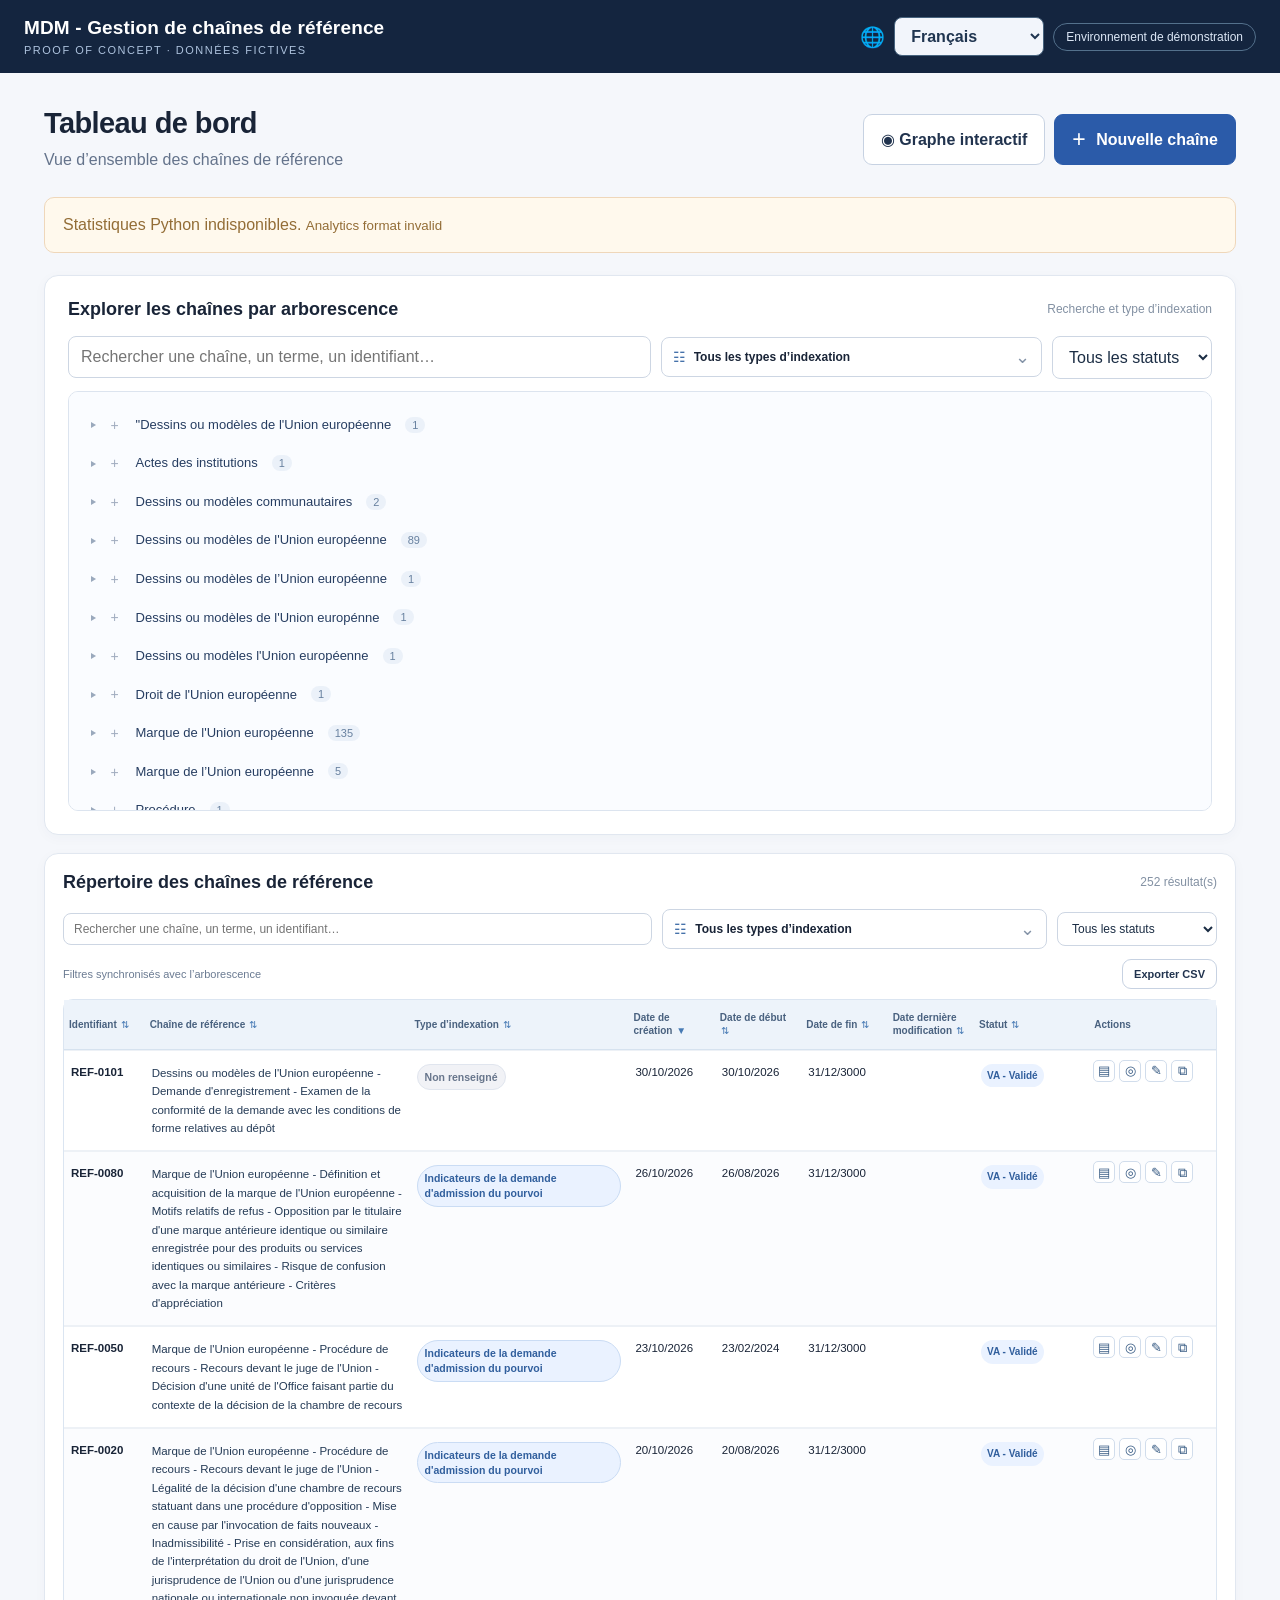
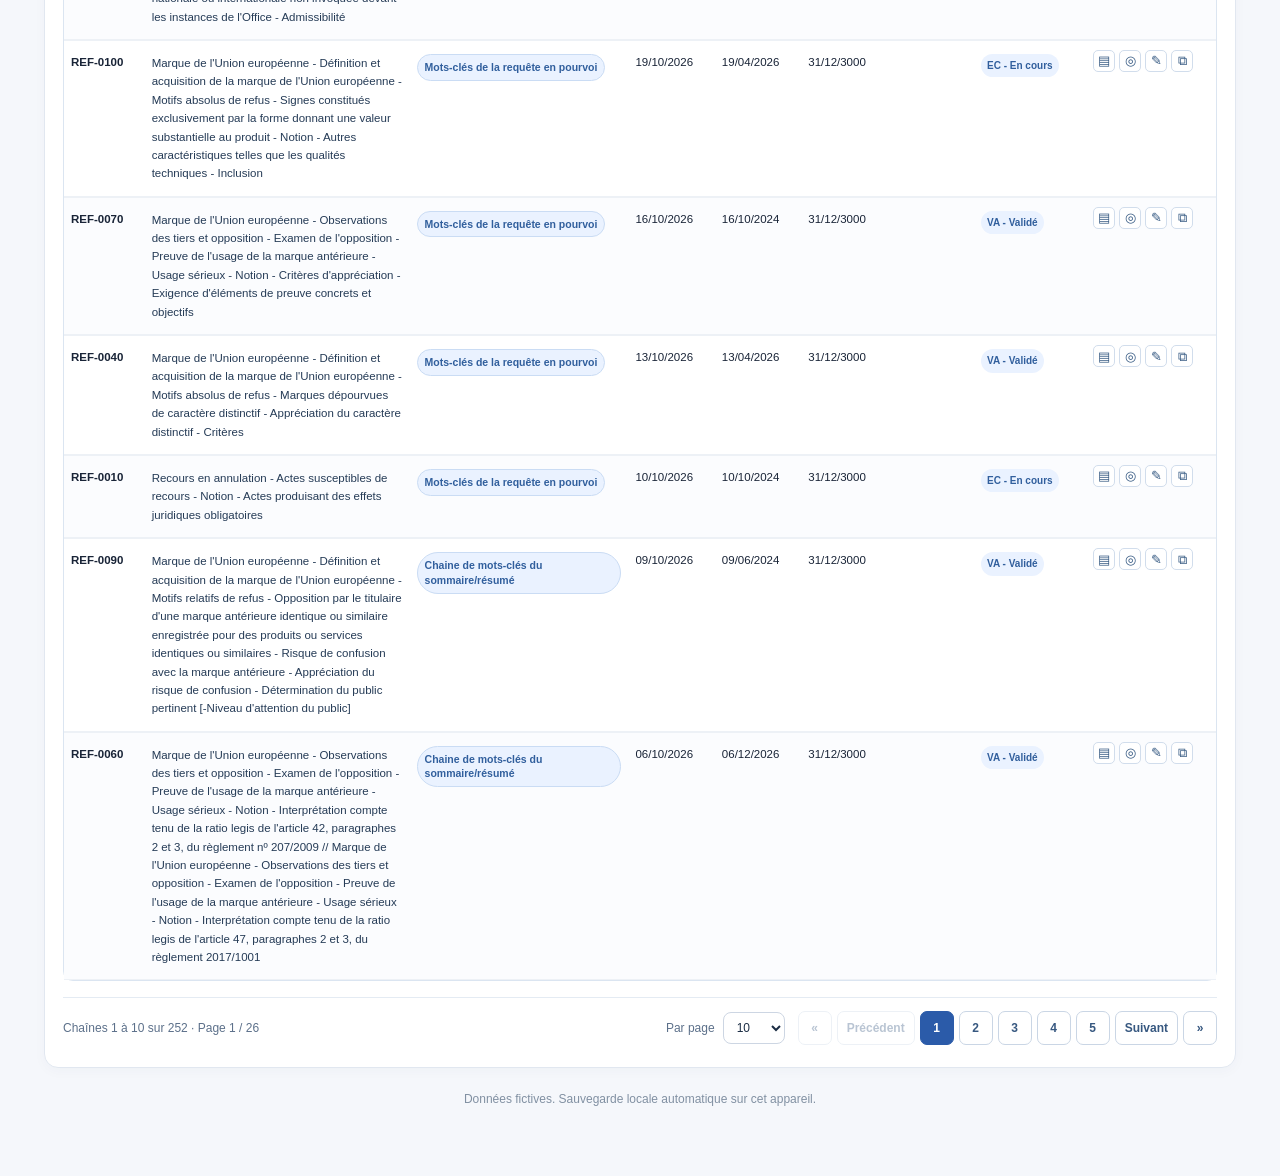
==== commit 1fc98fed: "Start fresh local dataset cache after replacing reference chains" ====
--- a/index.html
+++ b/index.html
@@ -230,14 +230,71 @@
 @media(min-width:901px) and (max-height:670px){.chain-overview-head{padding:7px 15px}.chain-overview-full{padding:8px 15px}.chain-overview-columns{padding:8px;gap:8px}.chain-overview-pane{padding:9px 11px}.chain-overview-terms li{padding:4px 0}.chain-overview-rule{margin:7px 0}.chain-overview-facts{gap:5px}.chain-overview-footer{padding:6px 12px}}
 @media(max-width:900px){.chain-overview-dialog{height:calc(100dvh - 20px)}.chain-overview-columns{grid-template-columns:repeat(2,minmax(0,1fr));overflow:auto;align-items:start}.chain-overview-pane{overflow:visible}.chain-overview-maillons{grid-row:span 2}.chain-overview-head-tags{gap:5px}}
 @media(max-width:620px){.chain-overview-overlay{padding:5px}.chain-overview-dialog{height:calc(100dvh - 10px);border-radius:8px}.chain-overview-head{padding:10px;flex-wrap:wrap;gap:8px}.chain-overview-heading{gap:7px}.chain-overview-head h2{font-size:17px}.chain-overview-eyebrow{display:none}.chain-overview-head-stat{display:none}.chain-overview-full{padding:10px 13px}.chain-overview-full p{font-size:12px}.chain-overview-columns{grid-template-columns:1fr;padding:9px}.chain-overview-maillons{grid-row:auto}.chain-overview-footer{align-items:flex-start;flex-direction:column}.chain-overview-actions{width:100%;justify-content:space-between}.chain-overview-footer>span{display:none}}
+
+/* Read-only multi-value references in the chain sheet, separate from old cote metadata. */
+.chain-overview-references{flex:none;display:grid;grid-template-columns:repeat(2,minmax(0,1fr));gap:12px;padding:10px 12px;background:#f5f8fc;border-bottom:1px solid #dfe7f2}
+.chain-overview-reference{min-width:0;border:1px solid #dae5f2;border-radius:8px;background:#fff;padding:9px 12px}
+.chain-overview-reference h3{display:flex;align-items:baseline;gap:6px;margin:0 0 6px;color:#264566;font-size:11.5px;font-weight:750}
+.chain-overview-reference h3 span{font-weight:550;font-size:10px;color:#7890a8}
+.chain-overview-reference-tags{display:flex;flex-wrap:wrap;align-items:flex-start;gap:5px;max-height:75px;overflow-y:auto;scrollbar-width:thin}
+.chain-overview-reference-tags .chain-overview-tag{font-size:10px;line-height:1.3}
+@media(max-width:620px){.chain-overview-references{grid-template-columns:1fr;gap:7px;padding:8px}.chain-overview-reference{padding:8px 10px}}
+
+/* Large, readable chain editor with dedicated fields for multi-selection. */
+.chain-edit-overlay{padding:16px;z-index:1700;align-items:center}
+.chain-edit-dialog.chain-edit-wide{padding:0;width:min(1100px,100%);height:min(790px,calc(100dvh - 32px));max-height:calc(100dvh - 32px);display:flex;flex-direction:column;overflow:hidden;border-radius:13px}
+.chain-edit-wide .chain-edit-head{flex:none;display:flex;justify-content:space-between;align-items:flex-start;gap:18px;padding:20px 26px;background:#1a2d49;color:#fff}
+.chain-edit-wide .chain-edit-eyebrow{display:block;color:#b6cde5;font-weight:750;letter-spacing:.75px;font-size:10px;margin-bottom:7px}
+.chain-edit-wide .chain-edit-head h2{font-size:23px;color:#fff;margin:0 0 7px}
+.chain-edit-wide .chain-edit-head p{color:#d1deec;font-size:12px;line-height:1.5;max-width:900px;overflow-wrap:anywhere}
+.chain-edit-wide .chain-edit-close{width:34px;height:34px;flex:none;border:1px solid #6f839d;color:#f0f5ff;background:transparent;border-radius:8px}
+.chain-edit-wide .chain-edit-close:hover{background:#334b69}
+.chain-edit-wide .chain-edit-form{display:flex;flex-direction:column;min-height:0;flex:1}
+.chain-edit-wide .chain-edit-body{display:grid;grid-template-columns:1fr 1.08fr;gap:18px;flex:1;min-height:0;overflow:auto;align-items:start;padding:20px 24px;background:#f6f8fc}
+.chain-edit-wide .chain-edit-column{display:grid;gap:15px;min-width:0}
+.chain-edit-wide .chain-edit-group{padding:19px;background:#fff;border:1px solid #dfe7f1;border-radius:10px;min-width:0}
+.chain-edit-wide .chain-edit-group h3{font-size:15px;color:#263f60;margin:0 0 9px}
+.chain-edit-wide .chain-edit-hint{font-size:12px;line-height:1.5;color:#6c7f96;margin:0 0 14px}
+.chain-edit-wide .chain-edit-type-list .index-checklist{max-height:280px;grid-template-columns:1fr 1fr;padding:8px}
+.chain-edit-wide .chain-edit-type-list .index-checklist label{font-size:11.5px}
+.chain-edit-wide .chain-edit-dates,.chain-edit-wide .chain-edit-status-grid{display:grid;grid-template-columns:repeat(2,minmax(0,1fr));gap:13px}
+.chain-edit-wide .field{min-width:0;margin-top:10px}
+.chain-edit-wide .field label{font-size:11.5px;color:#3f5572;margin:0 0 7px}
+.chain-edit-wide .field input,.chain-edit-wide .field select{width:100%;min-width:0;font-size:12px}
+.chain-edit-wide .chain-edit-readonly{padding:12px;background:#f3f6fb;border:1px solid #e2e8f1;border-radius:8px;font-size:12px;color:#5d7089}
+.chain-edit-wide .chain-edit-reference-block{padding:14px 0;border-top:1px solid #e5ecf5}
+.chain-edit-wide .chain-edit-reference-block:first-of-type{border-top:none}
+.chain-edit-wide .chain-edit-reference-title{display:flex;justify-content:space-between;gap:10px;align-items:center}
+.chain-edit-wide .chain-edit-reference-title label{color:#263f60;font-weight:750;font-size:12.5px}
+.chain-edit-wide .chain-edit-count{font-size:10px;color:#5c7a9f;white-space:nowrap}
+.chain-edit-wide .chain-edit-reference-help{font-size:11px;color:#7d8fa5;line-height:1.5;margin:6px 0 8px}
+.chain-edit-wide .chain-edit-add-row{display:flex;align-items:stretch;gap:7px}
+.chain-edit-wide .chain-edit-add-row input{flex:1;min-width:0;width:100%;font-size:12px;padding:10px 11px}
+.chain-edit-wide .chain-edit-add{flex:none;white-space:nowrap;padding:8px 11px}
+.chain-edit-wide .chain-edit-selected{display:flex;flex-wrap:wrap;gap:7px;min-height:37px;align-items:center;padding:8px 0;max-height:120px;overflow:auto}
+.chain-edit-wide .chain-edit-choice{display:inline-flex;align-items:center;min-width:0;max-width:100%;gap:6px;background:#eaf2ff;border:1px solid #cbdcf4;border-radius:8px;padding:6px 6px 6px 9px;color:#2d5181;font-size:11px;line-height:1.4}
+.chain-edit-wide .chain-edit-choice span{min-width:0;overflow-wrap:anywhere}
+.chain-edit-wide .chain-edit-choice button{border:0;border-radius:5px;color:#39689e;background:transparent;font-size:17px;line-height:1;padding:1px 4px;flex:none}
+.chain-edit-wide .chain-edit-choice button:hover{background:#d5e6fa}
+.chain-edit-wide .chain-edit-none{color:#9aa8ba;font-size:11px}
+.chain-edit-wide .chain-edit-footer{padding:12px 22px;background:#fff;border-top:1px solid #dfe7f2;display:flex;align-items:center;justify-content:space-between;gap:14px;flex:none}
+.chain-edit-wide .chain-edit-footer .error{margin:0;min-width:0;font-size:12px}
+.chain-edit-wide .chain-edit-footer .error[hidden]{display:none}
+.chain-edit-wide .chain-edit-buttons{display:flex;justify-content:flex-end;gap:9px;margin-left:auto}
+.chain-edit-wide .chain-edit-buttons .btn{font-size:12px;padding:10px 15px}
+@media(max-width:820px){.chain-edit-wide .chain-edit-body{grid-template-columns:1fr}.chain-edit-wide .chain-edit-type-list .index-checklist{max-height:260px}}
+@media(max-width:520px){.chain-edit-overlay{padding:6px}.chain-edit-dialog.chain-edit-wide{height:calc(100dvh - 12px);max-height:calc(100dvh - 12px)}.chain-edit-wide .chain-edit-head{padding:14px}.chain-edit-wide .chain-edit-head h2{font-size:18px}.chain-edit-wide .chain-edit-body{padding:10px;gap:10px}.chain-edit-wide .chain-edit-group{padding:13px}.chain-edit-wide .chain-edit-dates,.chain-edit-wide .chain-edit-status-grid{grid-template-columns:1fr}.chain-edit-wide .chain-edit-type-list .index-checklist{grid-template-columns:1fr}.chain-edit-wide .chain-edit-footer{padding:10px;flex-wrap:wrap}.chain-edit-wide .chain-edit-buttons{width:100%}.chain-edit-wide .chain-edit-buttons .btn{flex:1}.chain-edit-wide .chain-edit-add-row{flex-wrap:wrap}}
 </style><link rel="stylesheet" href="./graph.css"><link rel="stylesheet" href="./analytics.css?v=20261105-1511"></head><body><div id="app"></div>
 <script src="./i18n.js"></script>
 <script src="./graph.js"></script>
 <script src="./analytics.js?v=20261105-1511"></script>
 <script>
 "use strict";
-const STORAGE="poc1-reference-chains-v1";
+const STORAGE="poc1-reference-chains-v2";
 const LOCALE_KEY="poc1-ui-language";
+ // Référentiels à renseigner ultérieurement. Aucune valeur fictive n'est préchargée.
+ const CHAIN_REFERENCE_CATALOGUES={cotes_plan_classement:[],dispositions_legales:[]};
+ function referenceValues(rec,key){return Array.isArray(rec?.[key])?[...new Set(rec[key].filter(x=>typeof x==="string"&&x.trim()).map(x=>x.trim()))]:[]}
 let uiLang="fr";try{const v=localStorage.getItem(LOCALE_KEY);if(v&&I18N_NAMES[v])uiLang=v}catch(_){}
 const extraTerms=["Conditions","Marge de l’appréciation de l’Office","Mesures d'instruction","Motivation des décisions","Objectif","Portée","Notification","Notion","Procédure d’opposition","Procédure de nullité","Recevabilité","Délai de recours","Charge de la preuve","Droits de la défense","Examen d'office","Décision définitive","Appréciation des preuves","Motivation juridique","Protection juridictionnelle","Intérêt à agir","Principes généraux","Contrôle de légalité","Compétence de l'Office","Mesures provisoires","Erreur manifeste","Irrecevabilité","Droits antérieurs","Caractère distinctif","Risque de confusion","Usage sérieux","Opposabilité","Protection des données","Publication","Déchéance","Réexamen","Délai de prescription","Règles de procédure","Recours en annulation","Proportionnalité","Sécurité juridique"];
 const state={records:[],pendingUrl:"",view:"dashboard",step:2,creationMode:"existing",base:"",terms:[],date:"",endDate:"3000-12-31",search:"",status:"all",indexFilter:[],treeIndexFilter:[],wizardIndexFilter:[],wizardTreeSearch:"",treeSearch:"",indexationTypes:[],indexationLookup:{},chainMetadata:{},typesIndexation:[],sortKey:"created_at",sortDirection:"desc",selectedChainId:null,selectedBranch:"",directoryPage:0,directoryPageSize:10,wizardStatus:"VA",termSearch:"",selectedSearch:"",error:"",lastSaved:null,editingId:null};
@@ -373,6 +430,9 @@
  const typeTags=types.length?types.map(t=>tag(t)).join(""):'<span class="chain-overview-muted">Aucun type renseigné</span>';
  const documents=Array.isArray(meta.documents)?meta.documents:[];
  const linkedDocs=documents.length?documents.map(d=>'<div class="chain-overview-doc"><strong>'+esc(val(d.title||d.id))+'</strong><span>'+esc([d.id,d.kind,d.status].filter(Boolean).join(" · "))+'</span></div>').join(""):'<p class="chain-overview-muted">Aucun document associé.</p>';
+ const cotes=referenceValues(rec,"cotes_plan_classement");
+ const dispositions=referenceValues(rec,"dispositions_legales");
+ const referenceTags=(values,empty)=>values.length?values.map(x=>tag(x)).join(""):'<span class="chain-overview-muted">'+esc(empty)+'</span>';
  document.getElementById("chain-detail-overlay")?.remove();
  const previousFocus=document.activeElement,oldOverflow=document.body.style.overflow;
  const overlay=document.createElement("div");
@@ -381,6 +441,10 @@
  overlay.innerHTML='<section class="chain-overview-dialog" role="dialog" aria-modal="true" aria-labelledby="chain-overview-title">'+
  '<header class="chain-overview-head"><div class="chain-overview-heading"><span class="chain-overview-eyebrow">FICHE DE RÉFÉRENCE · POC 1</span><h2 id="chain-overview-title">'+esc(rec.id)+'</h2></div><div class="chain-overview-head-tags">'+statusTag+'<span class="chain-overview-head-stat">'+terms.length+' maillons</span><span class="chain-overview-head-stat">'+types.length+' types</span></div><button class="chain-overview-close" type="button" id="chain-detail-close" aria-label="Fermer">✕</button></header>'+
  '<section class="chain-overview-full"><div class="chain-overview-full-title">Chaîne de référence complète</div><p>'+esc(val(rec.full_chain_label))+'</p></section>'+
+ '<section class="chain-overview-references" aria-label="Références complémentaires">'+
+ '<div class="chain-overview-reference"><h3>Cotes du plan de classement <span>('+cotes.length+')</span></h3><div class="chain-overview-reference-tags">'+referenceTags(cotes,"Aucune cote sélectionnée")+'</div></div>'+
+ '<div class="chain-overview-reference"><h3>Disposition(s) légale(s) <span>('+dispositions.length+')</span></h3><div class="chain-overview-reference-tags">'+referenceTags(dispositions,"Aucune disposition sélectionnée")+'</div></div>'+
+ '</section>'+
  '<div class="chain-overview-columns">'+
  '<section class="chain-overview-pane chain-overview-maillons"><h3>Maillons <span>'+terms.length+' termes ordonnés</span></h3><ol class="chain-overview-terms">'+listTerms+'</ol><div class="chain-overview-pane-foot"><strong>Terme racine</strong><span>'+esc(val(rec.root||terms[0]))+'</span></div></section>'+
  '<section class="chain-overview-pane"><h3>Indexation et validité</h3><div class="chain-overview-small-title">Types d’indexation</div><div class="chain-overview-types">'+typeTags+'</div><div class="chain-overview-rule"></div><dl class="chain-overview-facts">'+row("Début de validité",day(rec.validity_start_date))+row("Fin de validité",day(validEnd))+row("Créée le",stamp(rec.created_at))+row("Modifiée le",rec.last_modified_at?stamp(rec.last_modified_at):"Aucune modification")+'</dl><div class="chain-overview-rule"></div><dl class="chain-overview-facts">'+row("Origine",sourceLabel)+row("Base (maillons)",baseCount||fallback)+'</dl></section>'+
@@ -403,27 +467,103 @@
  overlay.querySelector("#chain-detail-close").onclick=close;
  overlay.querySelector("#chain-detail-done").onclick=close;
  overlay.querySelector("#chain-detail-graph").onclick=()=>{close();window.PocGraph?.open(state.records,id)};
- overlay.querySelector("#chain-detail-edit").onclick=()=>{close();openEditor(id)};
+ overlay.querySelector("#chain-detail-edit").onclick=()=>{close();openEditor(id,true)};
  overlay.querySelector("#chain-detail-close").focus();
 }
-function openEditor(id){
-const rec=state.records.find(x=>x.id===id);if(!rec)return;
-document.getElementById("chain-edit-overlay")?.remove();
-const overlay=document.createElement("div");overlay.id="chain-edit-overlay";overlay.className="chain-edit-overlay";
-overlay.innerHTML='<section class="chain-edit-dialog" role="dialog" aria-modal="true" aria-labelledby="edit-title"><header><div><h2 id="edit-title">Modifier la chaîne '+esc(rec.id)+'</h2><p>'+esc(rec.full_chain_label)+'</p></div><button class="btn sm" id="edit-close" aria-label="Fermer">✕</button></header><form id="edit-form"><div class="field"><label>Types d’indexation (sélection multiple, facultatif)</label>'+typeChecklist(typesOf(rec),"edit-types")+'</div><div class="edit-form-grid"><div class="field"><label for="edit-start">Date de début</label>'+dateInput("edit-start",rec.validity_start_date||"1900-01-01")+'</div><div class="field"><label for="edit-end">Date de fin</label>'+dateInput("edit-end",!rec.validity_end_date||rec.validity_end_date==="1900-01-01"?"3000-12-31":rec.validity_end_date)+'</div></div><div class="field"><label for="edit-status">Statut</label><select id="edit-status">'+Object.entries(STATUSES).map(([key,label])=>'<option value="'+key+'" '+(normalizeStatus(rec.status)===key?"selected":"")+'>'+key+' - '+label+'</option>').join("")+'</select></div><div class="field"><label>Date dernière modification (automatique)</label><input type="text" value="'+esc(rec.last_modified_at?fmtDate(rec.last_modified_at.slice(0,10)):"Aucune modification")+'" disabled></div><p class="error" id="edit-error" role="alert" hidden></p><div class="controls"><button type="button" class="btn" id="edit-cancel">Annuler</button><button type="submit" class="btn primary">Enregistrer les modifications</button></div></form></section>';
-document.body.appendChild(overlay);
-const close=()=>overlay.remove();overlay.onclick=e=>{if(e.target===overlay)close()};document.getElementById("edit-close").onclick=close;document.getElementById("edit-cancel").onclick=close;bindDateInput("edit-start",()=>{});bindDateInput("edit-end",()=>{});
-document.getElementById("edit-form").onsubmit=e=>{
- e.preventDefault();const start=readDateInput("edit-start"),end=readDateInput("edit-end");
- if(!start||!end||start>end){const node=document.getElementById("edit-error");node.textContent="La date de fin doit être postérieure ou égale à la date de début.";node.hidden=false;return}
- const selected=[...document.querySelectorAll("#edit-types input:checked")].map(x=>x.value);
- const original={...rec};
- Object.assign(rec,{types_indexation:selected,validity_start_date:start,validity_end_date:end,status:document.getElementById("edit-status").value,last_modified_at:new Date().toISOString(),local_modified:true});
- if(!save()){Object.assign(rec,original);for(const key of ["types_indexation","last_modified_at","local_modified"])if(!Object.prototype.hasOwnProperty.call(original,key))delete rec[key];const node=document.getElementById("edit-error");node.textContent="La sauvegarde locale a échoué.";node.hidden=false;return}
- close();dashboard()
-};
-document.getElementById("edit-start").focus()
+function openEditor(id,returnToDetails=false){
+ const rec=state.records.find(x=>x.id===id);
+ if(!rec)return;
+ document.getElementById("chain-edit-overlay")?.remove();
+ const oldFocus=document.activeElement,oldOverflow=document.body.style.overflow;
+ const refKeys=["cotes_plan_classement","dispositions_legales"];
+ const draft={cotes_plan_classement:referenceValues(rec,"cotes_plan_classement"),dispositions_legales:referenceValues(rec,"dispositions_legales")};
+ const optionsFor=key=>[...new Set([...(CHAIN_REFERENCE_CATALOGUES[key]||[]),...state.records.flatMap(r=>referenceValues(r,key))])].filter(Boolean).sort((a,b)=>a.localeCompare(b,"fr"));
+ const multiEditor=(key,title,description)=>{
+  const options=optionsFor(key);
+  return '<section class="chain-edit-reference-block"><div class="chain-edit-reference-title"><label for="edit-'+key+'">'+title+'</label><span class="chain-edit-count" id="count-'+key+'">0 sélection</span></div>'+
+  '<p class="chain-edit-reference-help">'+description+'</p>'+
+  '<div class="chain-edit-add-row"><input type="text" id="edit-'+key+'" list="suggest-'+key+'" autocomplete="off" placeholder="Rechercher ou saisir une valeur…" aria-label="Ajouter '+title+'"><datalist id="suggest-'+key+'">'+options.map(x=>'<option value="'+esc(x)+'"></option>').join("")+'</datalist>'+
+  '<button type="button" class="btn sm chain-edit-add" data-add-reference="'+key+'">+ Ajouter</button></div>'+
+  '<div class="chain-edit-selected" id="selected-'+key+'" aria-live="polite"></div>'+
+  (options.length?'<p class="chain-edit-reference-help">'+options.length+' valeur(s) disponibles en suggestion.</p>':'<p class="chain-edit-reference-help">Catalogue non fourni. La saisie manuelle reste possible dans ce POC.</p>')+
+  '</section>';
+ };
+ const overlay=document.createElement("div");
+ overlay.id="chain-edit-overlay";overlay.className="chain-edit-overlay";
+ overlay.innerHTML='<section class="chain-edit-dialog chain-edit-wide" role="dialog" aria-modal="true" aria-labelledby="edit-title">'+
+ '<header class="chain-edit-head"><div><span class="chain-edit-eyebrow">GESTION DE CHAÎNE · POC 1</span><h2 id="edit-title">Modifier '+esc(rec.id)+'</h2><p>'+esc(rec.full_chain_label)+'</p></div><button type="button" class="chain-edit-close" id="edit-close" aria-label="Fermer">✕</button></header>'+
+ '<form id="edit-form" class="chain-edit-form"><div class="chain-edit-body">'+
+ '<section class="chain-edit-column"><div class="chain-edit-group"><h3>Indexation</h3><p class="chain-edit-hint">Sélectionnez zéro, un ou plusieurs types d’indexation.</p><div class="chain-edit-type-list">'+typeChecklist(typesOf(rec),"edit-types")+'</div></div>'+
+ '<div class="chain-edit-group"><h3>État et validité</h3><div class="chain-edit-dates"><div class="field"><label for="edit-start">Date de début</label>'+dateInput("edit-start",rec.validity_start_date||"1900-01-01")+'</div><div class="field"><label for="edit-end">Date de fin</label>'+dateInput("edit-end",!rec.validity_end_date||rec.validity_end_date==="1900-01-01"?"3000-12-31":rec.validity_end_date)+'</div></div>'+
+ '<div class="chain-edit-status-grid"><div class="field"><label for="edit-status">Statut</label><select id="edit-status">'+Object.entries(STATUSES).map(([key,label])=>'<option value="'+key+'" '+(normalizeStatus(rec.status)===key?"selected":"")+'>'+key+' - '+label+'</option>').join("")+'</select></div><div class="field"><label>Date dernière modification</label><div class="chain-edit-readonly">'+esc(rec.last_modified_at?fmtDate(rec.last_modified_at.slice(0,10)):"Aucune modification")+'</div></div></div></div></section>'+
+ '<section class="chain-edit-column"><div class="chain-edit-group chain-edit-references"><h3>Références complémentaires</h3><p class="chain-edit-hint">Sélection multiple. Vous pouvez ajouter plusieurs valeurs, puis retirer celles qui ne conviennent plus. Aucune donnée de référence n’est encore fournie.</p>'+
+ multiEditor("cotes_plan_classement","Cotes du plan de classement","Ajoutez les cotes liées à cette chaîne.")+
+ multiEditor("dispositions_legales","Disposition(s) légale(s)","Ajoutez les dispositions légales liées à cette chaîne.")+
+ '</div></section>'+
+ '</div><footer class="chain-edit-footer"><p class="error" id="edit-error" role="alert" tabindex="-1" hidden></p><div class="chain-edit-buttons"><button type="button" class="btn" id="edit-cancel">Annuler</button><button type="submit" class="btn primary" id="edit-save">Enregistrer les modifications</button></div></footer></form></section>';
+ document.body.appendChild(overlay);
+ document.body.style.overflow="hidden";
+ const close=()=>{overlay.remove();document.body.style.overflow=oldOverflow;oldFocus?.focus?.({preventScroll:true})};
+ const showError=message=>{const box=overlay.querySelector("#edit-error");box.textContent=message;box.hidden=false;box.focus();};
+ const renderSelected=key=>{
+  const container=overlay.querySelector("#selected-"+key);
+  const count=overlay.querySelector("#count-"+key);
+  count.textContent=draft[key].length+" sélectionnée(s)";
+  container.innerHTML=draft[key].length?draft[key].map((value,index)=>'<span class="chain-edit-choice"><span>'+esc(value)+'</span><button type="button" data-ref-key="'+key+'" data-ref-index="'+index+'" aria-label="Retirer '+esc(value)+'" title="Retirer cette valeur">×</button></span>').join(""):'<span class="chain-edit-none">Aucune valeur sélectionnée</span>';
+  container.querySelectorAll("[data-ref-index]").forEach(btn=>btn.onclick=()=>{
+   draft[key].splice(Number(btn.dataset.refIndex),1);
+   renderSelected(key);
+   overlay.querySelector("#edit-"+key).focus();
+  });
+ };
+ const addValue=key=>{
+  const input=overlay.querySelector("#edit-"+key);
+  const value=input.value.trim().replace(/\s+/g," ");
+  if(!value)return;
+  if(!draft[key].some(x=>x.toLocaleLowerCase("fr")===value.toLocaleLowerCase("fr")))draft[key].push(value);
+  input.value="";
+  renderSelected(key);
+ };
+ for(const key of refKeys){
+  renderSelected(key);
+  overlay.querySelector('[data-add-reference="'+key+'"]').onclick=()=>{addValue(key);overlay.querySelector("#edit-"+key).focus()};
+  overlay.querySelector("#edit-"+key).onkeydown=e=>{if(e.key==="Enter"){e.preventDefault();addValue(key)}};
+ }
+ overlay.onclick=e=>{if(e.target===overlay)close()};
+ overlay.addEventListener("keydown",e=>{
+  if(e.key==="Escape"){e.preventDefault();close();return}
+  if(e.key!=="Tab")return;
+  const active=[...overlay.querySelectorAll('button:not(:disabled),input:not(:disabled),select:not(:disabled)')].filter(el=>el.getClientRects().length>0);
+  if(!active.length)return;
+  if(e.shiftKey&&document.activeElement===active[0]){e.preventDefault();active[active.length-1].focus()}
+  else if(!e.shiftKey&&document.activeElement===active[active.length-1]){e.preventDefault();active[0].focus()}
+ });
+ overlay.querySelector("#edit-close").onclick=close;
+ overlay.querySelector("#edit-cancel").onclick=close;
+ bindDateInput("edit-start",()=>{});
+ bindDateInput("edit-end",()=>{});
+ overlay.querySelector("#edit-form").onsubmit=e=>{
+  e.preventDefault();
+  const start=readDateInput("edit-start"),end=readDateInput("edit-end");
+  if(!start||!end||start>end){showError("Veuillez saisir des dates valides : la fin ne peut pas précéder le début.");return}
+  // Conserver aussi la dernière valeur saisie si l'utilisateur n'a pas cliqué sur Ajouter.
+  for(const key of refKeys)addValue(key);
+  const selected=[...overlay.querySelectorAll("#edit-types input:checked")].map(x=>x.value);
+  const previous={...rec};
+  Object.assign(rec,{types_indexation:selected,cotes_plan_classement:[...draft.cotes_plan_classement],dispositions_legales:[...draft.dispositions_legales],validity_start_date:start,validity_end_date:end,status:overlay.querySelector("#edit-status").value,last_modified_at:new Date().toISOString(),local_modified:true});
+  if(!save()){
+   for(const key of Object.keys(rec))if(!Object.prototype.hasOwnProperty.call(previous,key))delete rec[key];
+   Object.assign(rec,previous);
+   showError("La sauvegarde locale a échoué. Aucune modification n'a été conservée.");
+   return;
+  }
+  close();
+  dashboard();
+  if(returnToDetails)openChainDetails(id);
+ };
+ overlay.querySelector("#edit-start").focus();
 }
+
 function exportCSV(){const cols=["id","root","base_chain","selected_terms","full_chain_label","type_indexation","validity_start_date","validity_end_date","created_at","last_modified_at","status"];const csv=[cols.join(";"),...state.records.map(x=>cols.map(k=>'"'+String(k==="selected_terms"?(x[k]||[]).join(" | "):x[k]??"").replaceAll('"','""')+'"').join(";"))].join("\r\n");const blob=new Blob(["\ufeff"+csv],{type:"text/csv;charset=utf-8"});const u=URL.createObjectURL(blob),a=document.createElement("a");a.href=u;a.download="chaines-reference-poc1.csv";a.click();setTimeout(()=>URL.revokeObjectURL(u),1000)}
 function wizard(){const titles=["Sélection de la chaîne de base","Sélection des termes","Vérifiez et validez","Sauvegarde"];const body='<button class="btn sm" id="quit">← Tableau de bord</button><div class="wizard"><h1>Créer une chaîne de référence</h1><p>Étape '+(state.step-1)+' sur 4 · '+titles[state.step-2]+'</p><div class="stepper">'+titles.map((x,i)=>'<span class="'+(i<state.step-1?"on":"")+'" title="'+esc(x)+'"></span>').join("")+'</div><section class="panel"><h2>'+titles[state.step-2]+'</h2>'+stepBody()+'</section><div class="footnote">Toutes les données sont fictives. Cette démonstration ne modifie aucun système institutionnel.</div></div>';shell(body);document.getElementById("quit").onclick=()=>{state.view="dashboard";render()};bindStep()}
 function buttons(last){return '<div class="controls"><button class="btn" id="back">'+(state.step===2?"Annuler":"Précédent")+'</button><div class="right"><button class="btn primary" id="next">'+last+'</button></div></div>'}
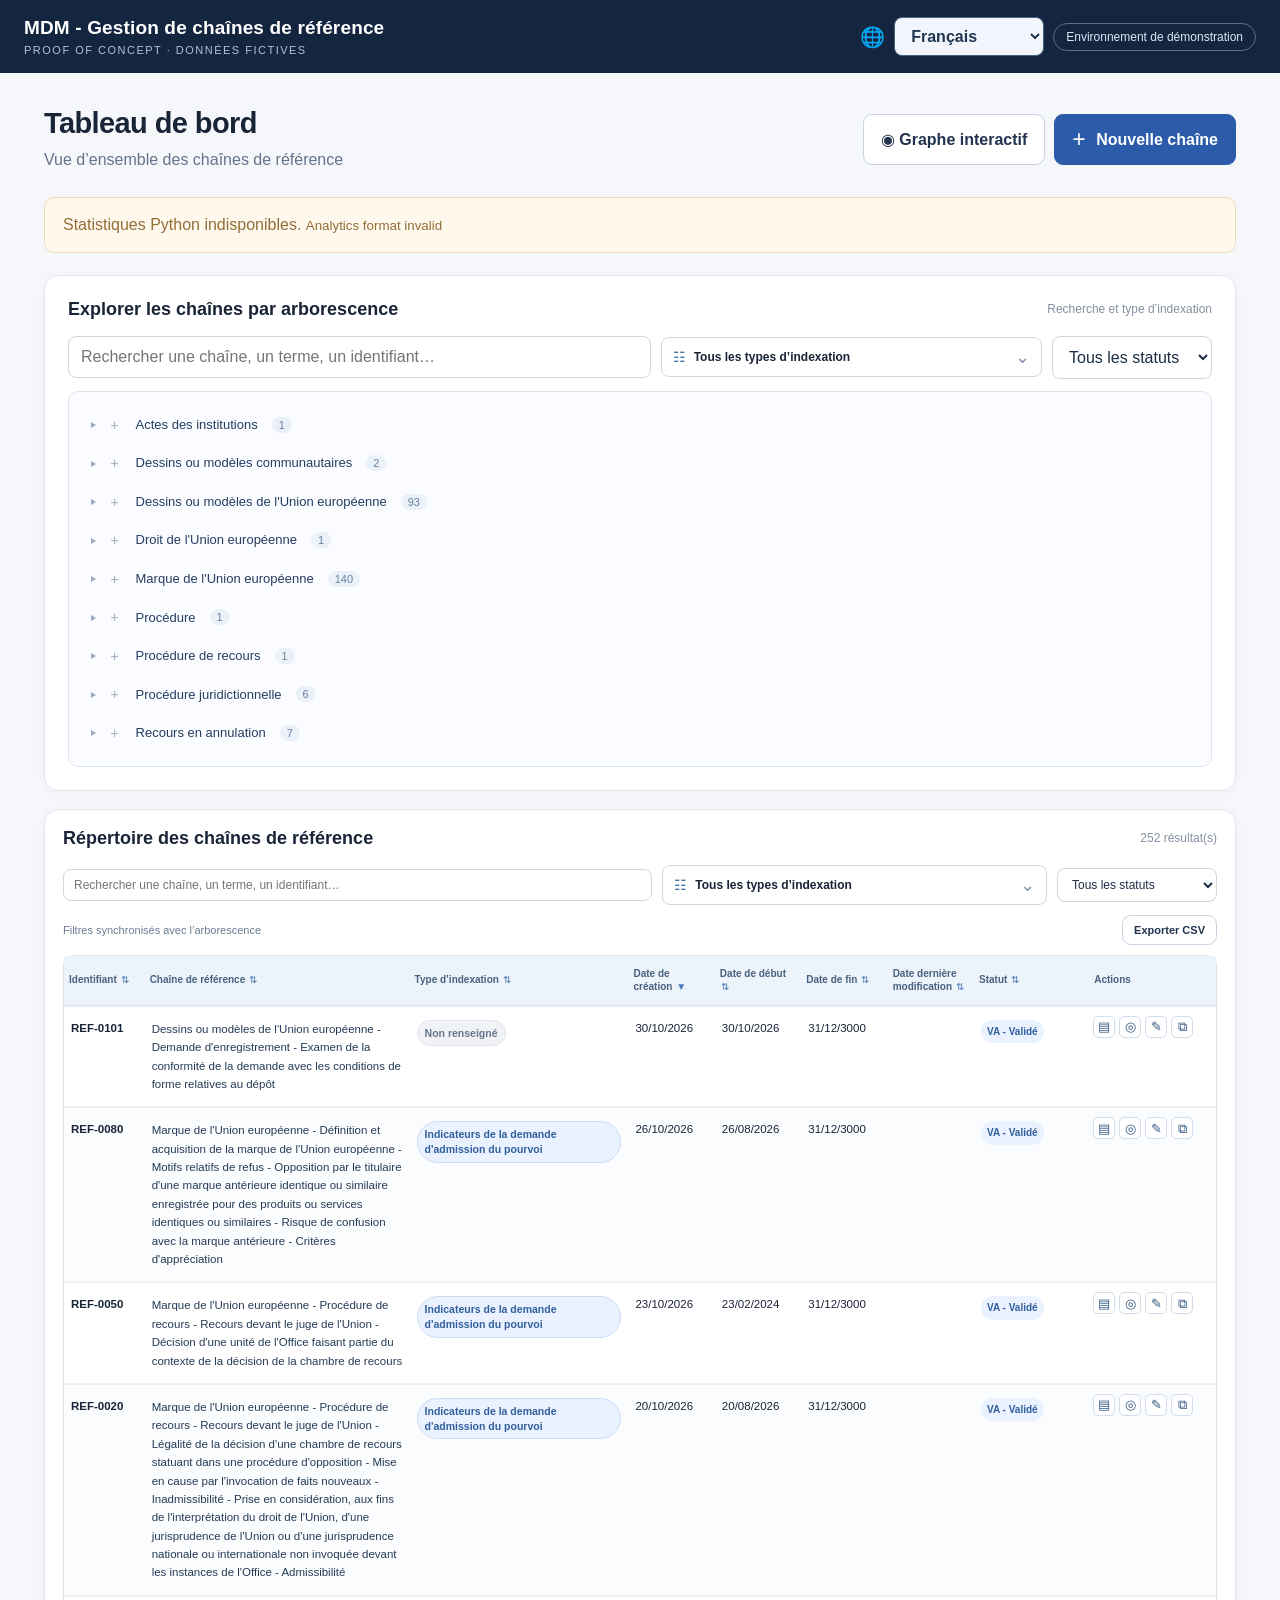
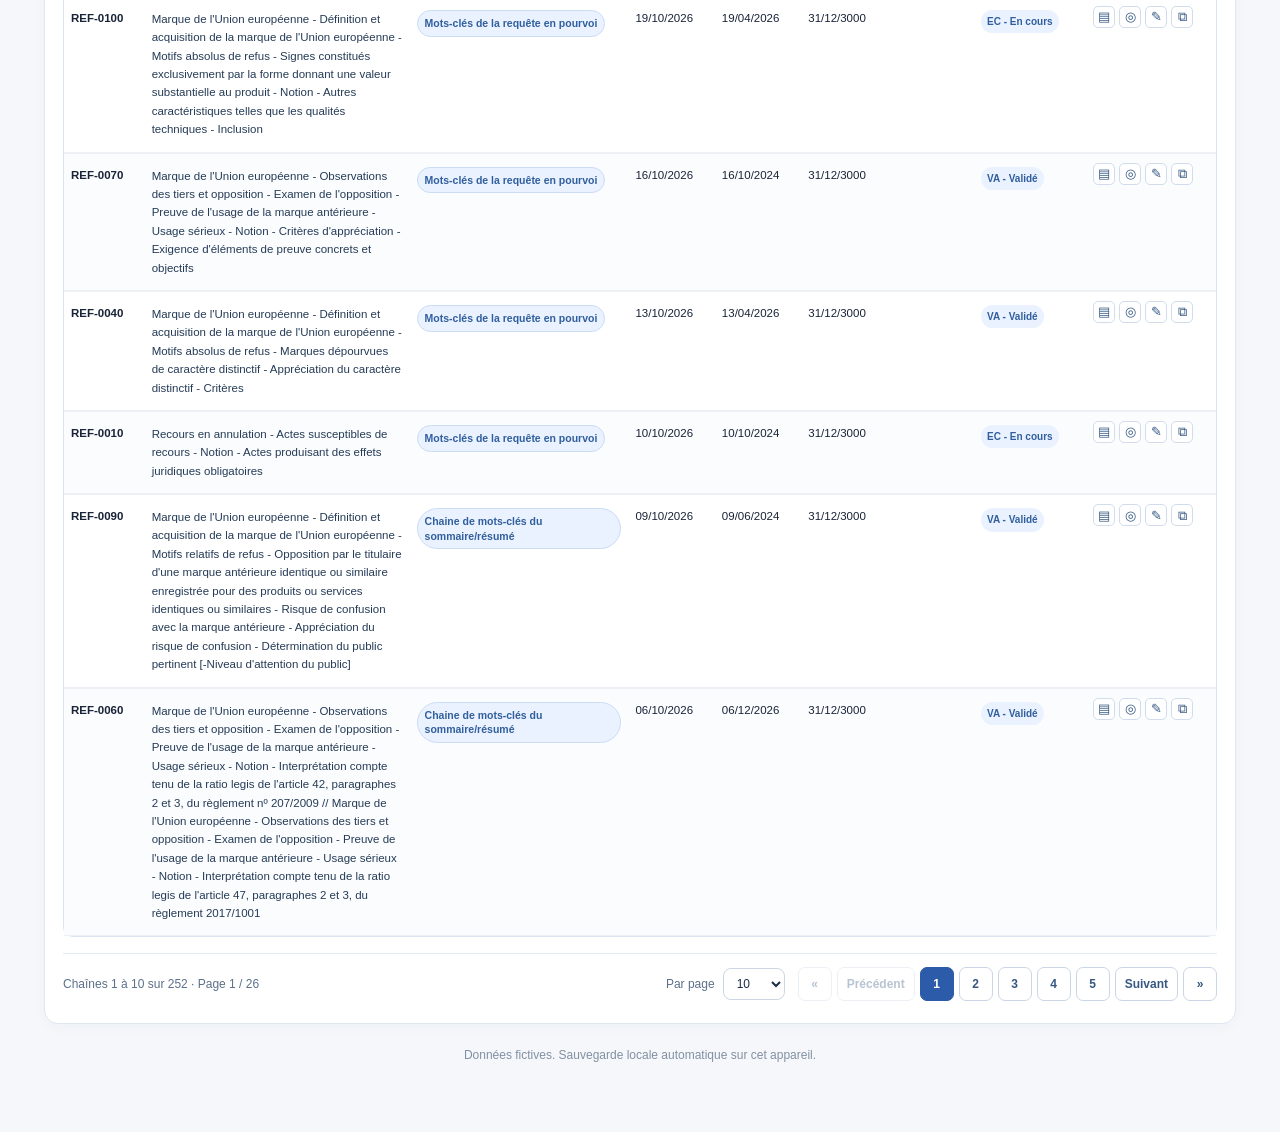
==== commit 49ac534d: "Normalize legal provisions in existing local edits without resetting browser data" ====
--- a/index.html
+++ b/index.html
@@ -295,6 +295,28 @@
  // Référentiels à renseigner ultérieurement. Aucune valeur fictive n'est préchargée.
  const CHAIN_REFERENCE_CATALOGUES={cotes_plan_classement:[],dispositions_legales:[]};
  function referenceValues(rec,key){return Array.isArray(rec?.[key])?[...new Set(rec[key].filter(x=>typeof x==="string"&&x.trim()).map(x=>x.trim()))]:[]}
+
+function normalizeLegalProvisions(input){
+ const result=[];
+ const values=Array.isArray(input)?input:input?[input]:[];
+ for(const item of values){
+  for(const part of String(item).split(/\s*(?:\/\/|;)\s*/u)){
+   let value=part.normalize("NFC").replace(/\s+/gu," ").trim();
+   value=value.replace(/^[\s{"“«]+/gu,"").replace(/[\s}"”»]+$/gu,"").trim();
+   if(/^\(\s*(?:(?:règlement|charte|traité)\b|art\.)/iu.test(value)){
+    value=value.replace(/^\(\s*/u,"");
+    if(value.endsWith(")"))value=value.slice(0,-1).trim();
+   }
+   value=value.replace(/\s+\($/u,"").replace(/\]$/u,"").trim();
+   value=value.replace(/(\bart\.\s*\d+|§\s*\d+)\)$/u,"$1");
+   value=value.replace(/^règlement\b/iu,"Règlement").replace(/^charte\b/iu,"Charte").replace(/^art\./iu,"Art.");
+   value=value.replace(/\bn[º°]\s*(?=\d)/gu,"nº ").replace(/§\s*(?=\d)/gu,"§ ");
+   if(value&&!result.some(x=>x.toLocaleLowerCase("fr")===value.toLocaleLowerCase("fr")))result.push(value);
+  }
+ }
+ return result;
+}
+
 let uiLang="fr";try{const v=localStorage.getItem(LOCALE_KEY);if(v&&I18N_NAMES[v])uiLang=v}catch(_){}
 const extraTerms=["Conditions","Marge de l’appréciation de l’Office","Mesures d'instruction","Motivation des décisions","Objectif","Portée","Notification","Notion","Procédure d’opposition","Procédure de nullité","Recevabilité","Délai de recours","Charge de la preuve","Droits de la défense","Examen d'office","Décision définitive","Appréciation des preuves","Motivation juridique","Protection juridictionnelle","Intérêt à agir","Principes généraux","Contrôle de légalité","Compétence de l'Office","Mesures provisoires","Erreur manifeste","Irrecevabilité","Droits antérieurs","Caractère distinctif","Risque de confusion","Usage sérieux","Opposabilité","Protection des données","Publication","Déchéance","Réexamen","Délai de prescription","Règles de procédure","Recours en annulation","Proportionnalité","Sécurité juridique"];
 const state={records:[],pendingUrl:"",view:"dashboard",step:2,creationMode:"existing",base:"",terms:[],date:"",endDate:"3000-12-31",search:"",status:"all",indexFilter:[],treeIndexFilter:[],wizardIndexFilter:[],wizardTreeSearch:"",treeSearch:"",indexationTypes:[],indexationLookup:{},chainMetadata:{},typesIndexation:[],sortKey:"created_at",sortDirection:"desc",selectedChainId:null,selectedBranch:"",directoryPage:0,directoryPageSize:10,wizardStatus:"VA",termSearch:"",selectedSearch:"",error:"",lastSaved:null,editingId:null};
@@ -339,8 +361,8 @@
  const byId=new Map(stored.filter(c=>c?.id).map(c=>[c.id,c]));
  const byLabel=new Map(seed.map(c=>[c.full_chain_label,c.id]));
  const knownIds=new Set(seed.map(c=>c.id));
- const official=seed.map(c=>{const override=byId.get(c.id);const source=override&&override.full_chain_label===c.full_chain_label?{...c,...override}:c;return {...source,status:normalizeStatus(source.status)}})
- const extras=stored.filter(c=>c&&c.full_chain_label&&!knownIds.has(c.id)&&!byLabel.has(c.full_chain_label)).map((c,i)=>({...c,id:c.id||"LOCAL-"+String(i+1).padStart(4,"0"),status:normalizeStatus(c.status),local_only:true}));
+ const official=seed.map(c=>{const override=byId.get(c.id);const source=override&&override.full_chain_label===c.full_chain_label?{...c,...override}:c;return {...source,dispositions_legales:normalizeLegalProvisions(source.dispositions_legales),status:normalizeStatus(source.status)}})
+ const extras=stored.filter(c=>c&&c.full_chain_label&&!knownIds.has(c.id)&&!byLabel.has(c.full_chain_label)).map((c,i)=>({...c,id:c.id||"LOCAL-"+String(i+1).padStart(4,"0"),status:normalizeStatus(c.status),dispositions_legales:normalizeLegalProvisions(c.dispositions_legales),local_only:true}));
  state.records=[...official,...extras];state.indexationTypes=[...new Set([...state.indexationTypes,...state.records.flatMap(typesOf)])].sort((a,b)=>a.localeCompare(b,"fr"));save()
 }catch(error){try{state.records=JSON.parse(localStorage.getItem(STORAGE))||[]}catch(_){}state.error="Les données initiales n’ont pas pu être chargées."}render()}
 
@@ -550,7 +572,7 @@
   for(const key of refKeys)addValue(key);
   const selected=[...overlay.querySelectorAll("#edit-types input:checked")].map(x=>x.value);
   const previous={...rec};
-  Object.assign(rec,{types_indexation:selected,cotes_plan_classement:[...draft.cotes_plan_classement],dispositions_legales:[...draft.dispositions_legales],validity_start_date:start,validity_end_date:end,status:overlay.querySelector("#edit-status").value,last_modified_at:new Date().toISOString(),local_modified:true});
+  Object.assign(rec,{types_indexation:selected,cotes_plan_classement:[...draft.cotes_plan_classement],dispositions_legales:normalizeLegalProvisions(draft.dispositions_legales),validity_start_date:start,validity_end_date:end,status:overlay.querySelector("#edit-status").value,last_modified_at:new Date().toISOString(),local_modified:true});
   if(!save()){
    for(const key of Object.keys(rec))if(!Object.prototype.hasOwnProperty.call(previous,key))delete rec[key];
    Object.assign(rec,previous);
